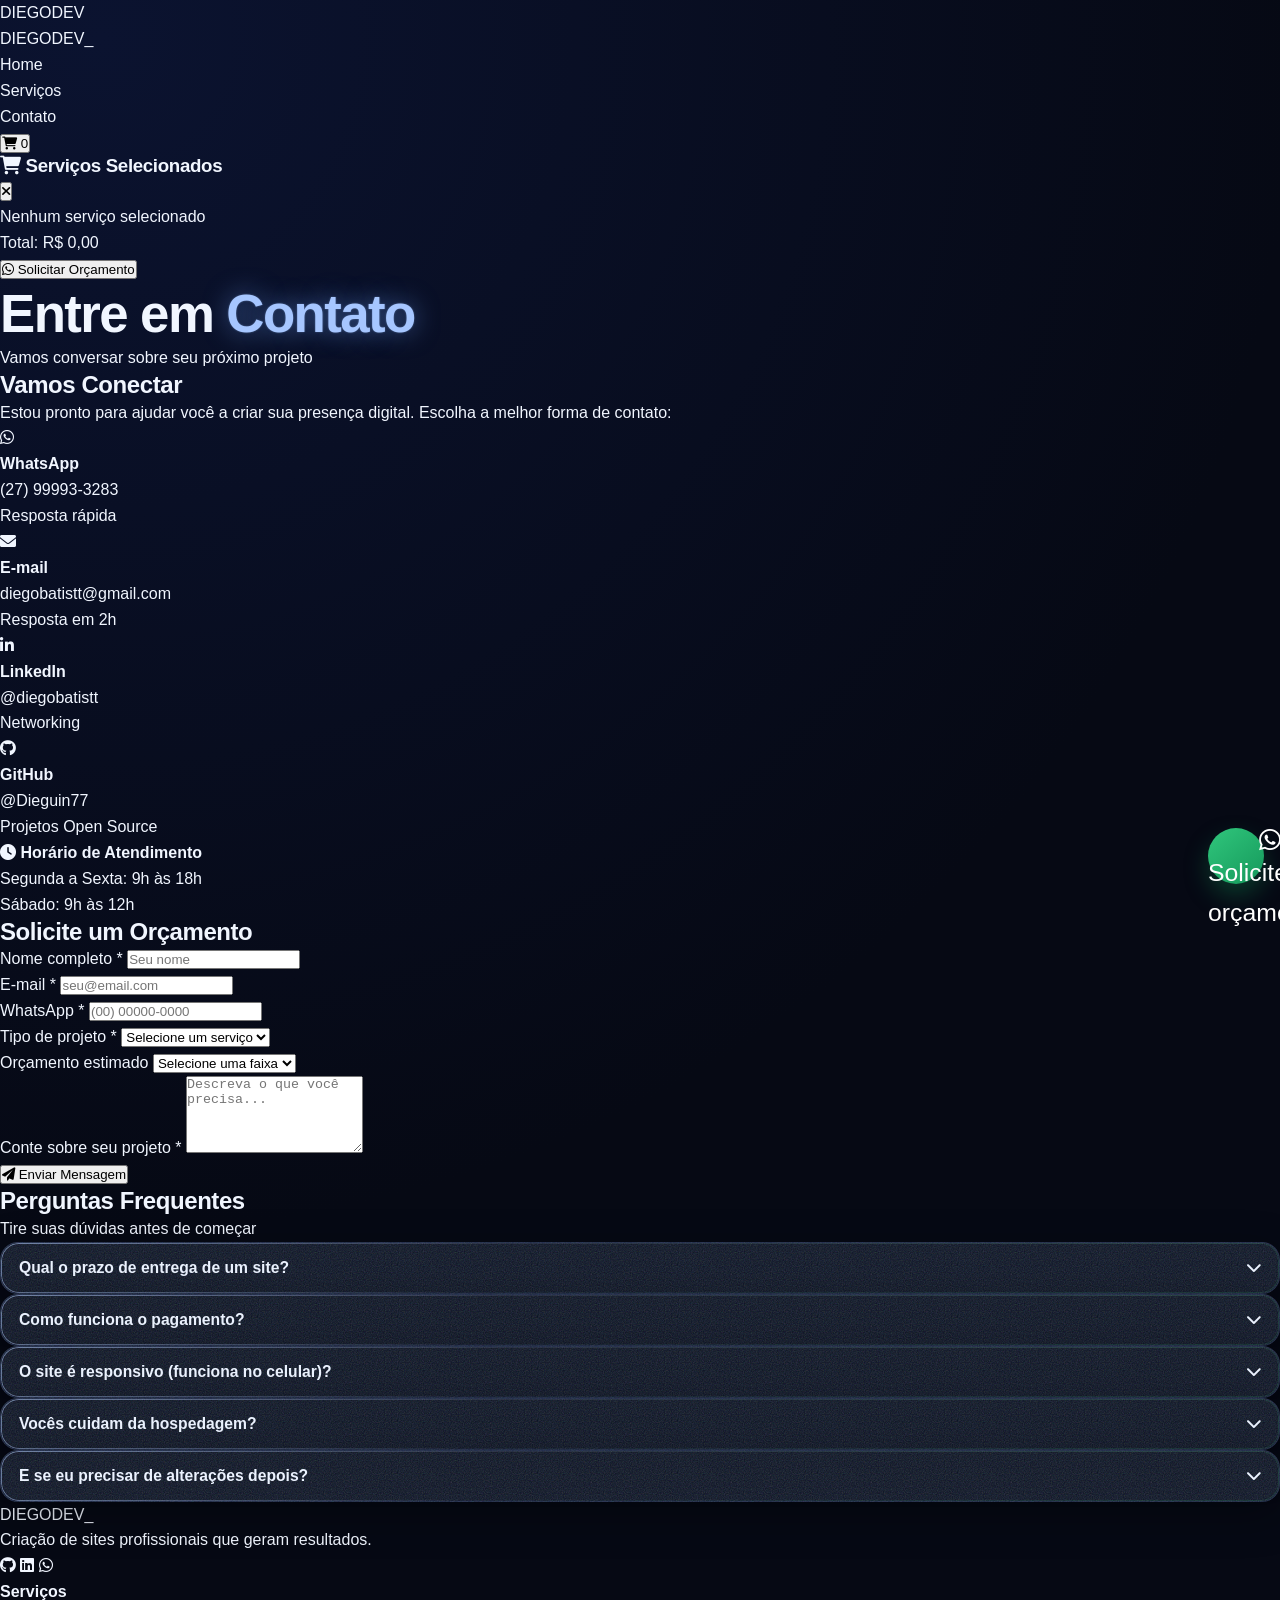
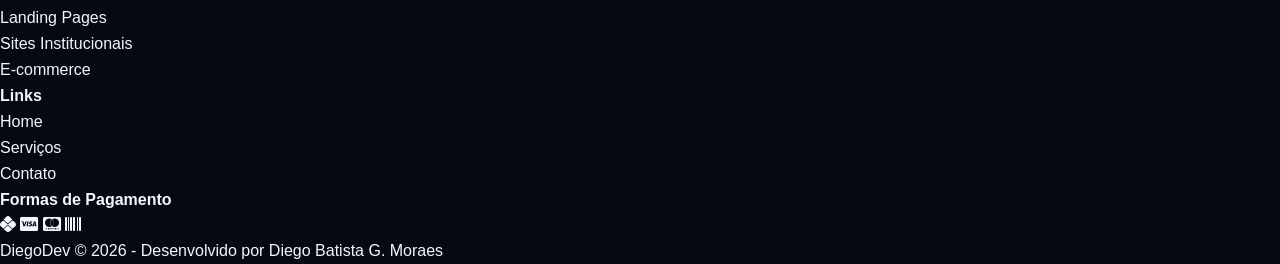
==== contato.html @ e8aae53d "Atualiza número de WhatsApp comercial: 27 99993-3283 → 33 8425-1297 Alterações realizadas em: - inde" ====
<!DOCTYPE html>
<html lang="pt-br">
<head>
    <meta charset="UTF-8">
    <meta name="viewport" content="width=device-width, initial-scale=1.0">
    <title>Contato | DiegoDev - Criação de Sites Profissionais</title>
    <meta name="description" content="Entre em contato para solicitar um orçamento personalizado para seu projeto web.">
    <meta name="keywords" content="criação de sites, orçamento, contato, desenvolvimento web">
    
    <link rel="icon" type="image/png" href="imagem/favicon-diego.png">

    <!-- Open Graph / Facebook -->
    <meta property="og:type" content="website">
    <meta property="og:title" content="Contato | DiegoDev">
    <meta property="og:description" content="Entre em contato para seu próximo projeto.">
    <meta property="og:image" content="imagem/Diego.png">

    <link rel="preconnect" href="https://fonts.googleapis.com">
    <link rel="preconnect" href="https://fonts.gstatic.com" crossorigin>
    <link href="https://fonts.googleapis.com/css2?family=Orbitron:wght@400;700&family=Rajdhani:wght@300;500;700&display=swap" rel="stylesheet">
    <link rel="stylesheet" href="https://cdnjs.cloudflare.com/ajax/libs/font-awesome/6.0.0/css/all.min.css">
    
    <link rel="stylesheet" href="style.css">
</head>
<body>

    <div class="grid-background"></div>
    <div class="overlay-image"></div>

    <!-- Loader Animado -->
    <div id="loader" class="loader">
        <div class="loader-content">
            <span class="loader-text">DIEGO<span class="highlight">DEV</span></span>
            <div class="loader-bar"></div>
        </div>
    </div>

    <header>
        <div class="logo">DIEGO<span class="highlight">DEV</span>_</div>
        <nav>
            <ul class="nav-links">
                <li><a href="index.html">Home</a></li>
                <li><a href="servicos.html">Serviços</a></li>
                <li><a href="contato.html" class="active">Contato</a></li>
            </ul>
            <div class="header-actions">
                <button class="cart-btn" id="cartBtn">
                    <i class="fas fa-shopping-cart"></i>
                    <span class="cart-count" id="cartCount">0</span>
                </button>
            </div>
            <div class="menu-toggle" id="menuToggle">
                <span></span>
                <span></span>
                <span></span>
            </div>
        </nav>
    </header>

    <!-- Menu Mobile -->
    <div class="mobile-menu" id="mobileMenu">
        <ul>
            <li><a href="index.html">Home</a></li>
            <li><a href="servicos.html">Serviços</a></li>
            <li><a href="contato.html">Contato</a></li>
            <li><a href="https://wa.me/553384251297" target="_blank" class="btn-neon">Falar no WhatsApp</a></li>
        </ul>
    </div>

    <!-- Carrinho Modal -->
    <div class="cart-modal" id="cartModal">
        <div class="cart-content">
            <div class="cart-header">
                <h3><i class="fas fa-shopping-cart"></i> Serviços Selecionados</h3>
                <button class="close-cart" id="closeCart"><i class="fas fa-times"></i></button>
            </div>
            <div class="cart-items" id="cartItems">
                <p class="empty-cart">Nenhum serviço selecionado</p>
            </div>
            <div class="cart-footer">
                <div class="cart-total">
                    <span>Total:</span>
                    <span class="total-value" id="cartTotal">R$ 0,00</span>
                </div>
                <button class="btn-neon checkout-btn" id="checkoutBtn">
                    <i class="fab fa-whatsapp"></i> Solicitar Orçamento
                </button>
            </div>
        </div>
    </div>

    <!-- HERO CONTATO -->
    <section class="page-hero">
        <div class="hero-content fade-in">
            <h1>Entre em <span class="highlight">Contato</span></h1>
            <p>Vamos conversar sobre seu próximo projeto</p>
        </div>
    </section>

    <!-- SEÇÃO DE CONTATO -->
    <section class="contact-section">
        <div class="contact-container">
            
            <!-- Informações de Contato -->
            <div class="contact-info fade-in">
                <h2>Vamos <span class="highlight">Conectar</span></h2>
                <p>Estou pronto para ajudar você a criar sua presença digital. Escolha a melhor forma de contato:</p>
                
                <div class="contact-cards">
                    <a href="https://wa.me/553384251297" target="_blank" class="contact-card">
                        <div class="contact-icon whatsapp">
                            <i class="fab fa-whatsapp"></i>
                        </div>
                        <div class="contact-details">
                            <h4>WhatsApp</h4>
                            <p>(27) 99993-3283</p>
                            <span class="contact-status">Resposta rápida</span>
                        </div>
                    </a>

                    <a href="mailto:diegobatistt@gmail.com" class="contact-card">
                        <div class="contact-icon email">
                            <i class="fas fa-envelope"></i>
                        </div>
                        <div class="contact-details">
                            <h4>E-mail</h4>
                            <p>diegobatistt@gmail.com</p>
                            <span class="contact-status">Resposta em 2h</span>
                        </div> 
                    </a>

                    <a href="https://www.linkedin.com/in/diegobatistt" target="_blank" class="contact-card">
                        <div class="contact-icon linkedin">
                            <i class="fab fa-linkedin-in"></i>
                        </div>
                        <div class="contact-details">
                            <h4>LinkedIn</h4>
                            <p>@diegobatistt</p>
                            <span class="contact-status">Networking</span>
                        </div>
                    </a>

                    <a href="https://github.com/Dieguin77" target="_blank" class="contact-card">
                        <div class="contact-icon github">
                            <i class="fab fa-github"></i>
                        </div>
                        <div class="contact-details">
                            <h4>GitHub</h4>
                            <p>@Dieguin77</p>
                            <span class="contact-status">Projetos Open Source</span>
                        </div>
                    </a>
                </div>

                <div class="contact-schedule">
                    <h4><i class="fas fa-clock"></i> Horário de Atendimento</h4>
                    <p>Segunda a Sexta: 9h às 18h</p>
                    <p>Sábado: 9h às 12h</p>
                </div>
            </div>

            <!-- Formulário de Contato -->
            <div class="contact-form-container fade-in">
                <h2>Solicite um <span class="highlight">Orçamento</span></h2>
                <form class="contact-form" id="contactForm">
                    <div class="form-group">
                        <label for="name">Nome completo *</label>
                        <input type="text" id="name" name="name" required placeholder="Seu nome">
                    </div>

                    <div class="form-row">
                        <div class="form-group">
                            <label for="email">E-mail *</label>
                            <input type="email" id="email" name="email" required placeholder="seu@email.com">
                        </div>
                        <div class="form-group">
                            <label for="phone">WhatsApp *</label>
                            <input type="tel" id="phone" name="phone" required placeholder="(00) 00000-0000">
                        </div>
                    </div>

                    <div class="form-group">
                        <label for="service">Tipo de projeto *</label>
                        <select id="service" name="service" required>
                            <option value="">Selecione um serviço</option>
                            <option value="Landing Page">Landing Page</option>
                            <option value="Site Institucional">Site Institucional</option>
                            <option value="E-commerce">E-commerce</option>
                            <option value="Sistema Web">Sistema Web</option>
                            <option value="Manutenção">Manutenção de Site</option>
                            <option value="Outro">Outro</option>
                        </select>
                    </div>

                    <div class="form-group">
                        <label for="budget">Orçamento estimado</label>
                        <select id="budget" name="budget">
                            <option value="">Selecione uma faixa</option>
                            <option value="Até R$ 500">Até R$ 500</option>
                            <option value="R$ 500 - R$ 1.000">R$ 500 - R$ 1.000</option>
                            <option value="R$ 1.000 - R$ 2.000">R$ 1.000 - R$ 2.000</option>
                            <option value="R$ 2.000 - R$ 5.000">R$ 2.000 - R$ 5.000</option>
                            <option value="Acima de R$ 5.000">Acima de R$ 5.000</option>
                        </select>
                    </div>

                    <div class="form-group">
                        <label for="message">Conte sobre seu projeto *</label>
                        <textarea id="message" name="message" rows="5" required placeholder="Descreva o que você precisa..."></textarea>
                    </div>

                    <button type="submit" class="btn-neon btn-submit">
                        <i class="fas fa-paper-plane"></i> Enviar Mensagem
                    </button>
                </form>
            </div>

        </div>
    </section>

    <!-- FAQ -->
    <section class="faq-section">
        <div class="section-header fade-in">
            <h2>Perguntas <span class="highlight">Frequentes</span></h2>
            <p>Tire suas dúvidas antes de começar</p>
        </div>
        <div class="faq-container">
            <div class="faq-item fade-in">
                <button class="faq-question">
                    <span>Qual o prazo de entrega de um site?</span>
                    <i class="fas fa-chevron-down"></i>
                </button>
                <div class="faq-answer">
                    <p>O prazo varia conforme a complexidade do projeto. Landing pages são entregues em 5-7 dias úteis, 
                    sites institucionais em 10-15 dias, e e-commerces em 20-30 dias. Projetos personalizados têm prazo definido após análise.</p>
                </div>
            </div>

            <div class="faq-item fade-in">
                <button class="faq-question">
                    <span>Como funciona o pagamento?</span>
                    <i class="fas fa-chevron-down"></i>
                </button>
                <div class="faq-answer">
                    <p>Trabalhamos com 50% de entrada e 50% na entrega. Aceitamos PIX, transferência bancária e cartões 
                    de crédito (via link de pagamento). Para projetos maiores, podemos parcelar em até 3x.</p>
                </div>
            </div>

            <div class="faq-item fade-in">
                <button class="faq-question">
                    <span>O site é responsivo (funciona no celular)?</span>
                    <i class="fas fa-chevron-down"></i>
                </button>
                <div class="faq-answer">
                    <p>Sim! Todos os sites são desenvolvidos com design responsivo, funcionando perfeitamente em 
                    computadores, tablets e smartphones. Isso é padrão em todos os projetos.</p>
                </div>
            </div>

            <div class="faq-item fade-in">
                <button class="faq-question">
                    <span>Vocês cuidam da hospedagem?</span>
                    <i class="fas fa-chevron-down"></i>
                </button>
                <div class="faq-answer">
                    <p>Sim! Oferecemos hospedagem vitalicia em todos os projetos. Após esse período, 
                    a renovação custa R$ 97/ano (inclui domínio, hospedagem e SSL).</p>
                </div>
            </div>

            <div class="faq-item fade-in">
                <button class="faq-question">
                    <span>E se eu precisar de alterações depois?</span>
                    <i class="fas fa-chevron-down"></i>
                </button>
                <div class="faq-answer">
                    <p>Oferecemos 1 anos de suporte gratuito após a entrega para pequenos ajustes. 
                    Para alterações contínuas, temos o plano de manutenção mensal por R$ 37/mês.</p>
                </div>
            </div>
        </div>
    </section>

    <footer>
        <div class="footer-content">
            <div class="footer-section">
                <div class="footer-logo">DIEGO<span class="highlight">DEV</span>_</div>
                <p>Criação de sites profissionais que geram resultados.</p>
                <div class="footer-links">
                    <a href="https://github.com/Dieguin77" target="_blank"><i class="fab fa-github"></i></a>
                    <a href="https://www.linkedin.com/in/diegobatistt" target="_blank"><i class="fab fa-linkedin"></i></a>
                    <a href="https://wa.me/553384251297" target="_blank"><i class="fab fa-whatsapp"></i></a>
                </div>
            </div>
            <div class="footer-section">
                <h4>Serviços</h4>
                <ul>
                    <li><a href="servicos.html">Landing Pages</a></li>
                    <li><a href="servicos.html">Sites Institucionais</a></li>
                    <li><a href="servicos.html">E-commerce</a></li>
                </ul>
            </div>
            <div class="footer-section">
                <h4>Links</h4>
                <ul>
                    <li><a href="index.html">Home</a></li>
                    <li><a href="servicos.html">Serviços</a></li>
                    <li><a href="contato.html">Contato</a></li>
                </ul>
            </div>
            <div class="footer-section">
                <h4>Formas de Pagamento</h4>
                <div class="payment-icons">
                    <i class="fab fa-pix"></i>
                    <i class="fab fa-cc-visa"></i>
                    <i class="fab fa-cc-mastercard"></i>
                    <i class="fas fa-barcode"></i>
                </div>
            </div>
        </div>
        <div class="footer-bottom">
            <p>DiegoDev © 2026 - Desenvolvido por Diego Batista G. Moraes</p>
        </div>
    </footer>

    <script src="script.js"></script>
    <a href="https://wa.me/553384251297?text=Olá+Diego!+Vi+seus+serviços+e+quero+um+orçamento." class="whatsapp-float" target="_blank">
        <i class="fab fa-whatsapp"></i>
        <span class="whatsapp-tooltip">Solicite um orçamento!</span>
    </a>
</body>
</html>
---- style.css ----
:root {
    --bg: #060914;
    --bg-soft: #0a1022;
    --surface: rgba(17, 25, 45, 0.52);
    --surface-strong: rgba(13, 21, 38, 0.82);
    --text: #f1f6ff;
    --muted: #aebfdd;
    --line: rgba(118, 156, 255, 0.28);
    --primary: #6da4ff;
    --success: #30c67c;
    --glow: 0 0 26px rgba(109, 164, 255, 0.2);
    --neon-primary: 0 0 18px rgba(109, 164, 255, 0.45);
    --neon-success: 0 0 22px rgba(48, 198, 124, 0.5);
    --radius: 18px;

    /* Borda 1px com gradiente translúcido (frosted edge) */
    --border-grad: linear-gradient(135deg,
        rgba(176, 204, 255, 0.55) 0%,
        rgba(120, 160, 255, 0.05) 38%,
        rgba(48, 198, 124, 0.16) 100%);

    /* Textura de ruído finíssima para vidro jateado (frosted glass) */
    --noise: url("data:image/svg+xml,%3Csvg xmlns='http://www.w3.org/2000/svg' width='140' height='140'%3E%3Cfilter id='n'%3E%3CfeTurbulence type='fractalNoise' baseFrequency='0.85' numOctaves='2' stitchTiles='stitch'/%3E%3C/filter%3E%3Crect width='100%25' height='100%25' filter='url(%23n)' opacity='0.38'/%3E%3C/svg%3E");

    --font-title: 'Sora', sans-serif;
    --font-body: 'Manrope', sans-serif;
    --font-mono: 'JetBrains Mono', monospace;
}

* {
    margin: 0;
    padding: 0;
    box-sizing: border-box;
}

html {
    scroll-behavior: smooth;
}

body {
    font-family: var(--font-body);
    background: radial-gradient(circle at 8% 2%, #0b1330 0%, #060914 55%);
    color: var(--text);
    line-height: 1.62;
    overflow-x: hidden;
    -webkit-font-smoothing: antialiased;
    -moz-osx-font-smoothing: grayscale;
    text-rendering: optimizeLegibility;
}

a {
    text-decoration: none;
    color: inherit;
}

ul {
    list-style: none;
}

.container {
    width: min(1120px, 92%);
    margin-inline: auto;
}

.section {
    padding: 72px 0;
}

.section-sm {
    padding: 20px 0 10px;
}

.soft-bg {
    background: linear-gradient(180deg, rgba(8, 14, 30, 0.24), rgba(12, 21, 43, 0.44));
}

.skip-link {
    position: absolute;
    left: -9999px;
    top: 8px;
    background: #fff;
    color: #000;
    border-radius: 8px;
    padding: 10px 14px;
    font-weight: 700;
    z-index: 999;
}

.skip-link:focus {
    left: 10px;
}

.bg-noise,
.bg-aurora,
.bg-beams {
    position: fixed;
    inset: 0;
    pointer-events: none;
    z-index: -2;
}

/* Malha de pontos high-tech que "respira" */
.bg-noise {
    opacity: 0.4;
    background-image: radial-gradient(rgba(201, 220, 255, 0.2) 0.6px, transparent 0.6px);
    background-size: 16px 16px;
    will-change: transform, opacity;
    animation: breathe 9s ease-in-out infinite;
}

@keyframes breathe {
    0%, 100% { opacity: 0.32; transform: scale(1); }
    50% { opacity: 0.5; transform: scale(1.035); }
}

.bg-aurora {
    background:
        radial-gradient(46% 34% at 95% 5%, rgba(109, 164, 255, 0.24) 0%, transparent 80%),
        radial-gradient(34% 30% at 2% 14%, rgba(48, 198, 124, 0.16) 0%, transparent 80%);
    animation: drift 12s ease-in-out infinite alternate;
}

@keyframes drift {
    from { transform: translateY(0); }
    to { transform: translateY(-14px); }
}

/* Feixes de luz cruzando a tela no escuro */
.bg-beams {
    overflow: hidden;
}

.bg-beams::before,
.bg-beams::after {
    content: '';
    position: absolute;
    top: -50%;
    left: 0;
    width: 28%;
    height: 200%;
    background: linear-gradient(180deg, transparent 0%, rgba(109, 164, 255, 0.14) 50%, transparent 100%);
    filter: blur(26px);
    will-change: transform, opacity;
    animation: beam 16s linear infinite;
}

.bg-beams::after {
    background: linear-gradient(180deg, transparent 0%, rgba(48, 198, 124, 0.12) 50%, transparent 100%);
    animation-duration: 22s;
    animation-delay: -8s;
}

@keyframes beam {
    0%   { transform: translateX(-35vw) rotate(14deg); opacity: 0; }
    15%  { opacity: 1; }
    85%  { opacity: 1; }
    100% { transform: translateX(125vw) rotate(14deg); opacity: 0; }
}

/* Glow radial que segue o cursor (spotlight global).
   Movido apenas via transform (translate3d) para rodar 100% no compositor,
   sem repintar a viewport a cada frame. */
.cursor-glow {
    position: fixed;
    top: 0;
    left: 0;
    width: 620px;
    height: 620px;
    margin: -310px 0 0 -310px;
    pointer-events: none;
    z-index: -1;
    background: radial-gradient(circle, rgba(109, 164, 255, 0.08) 0%, transparent 62%);
    opacity: 0;
    transition: opacity 0.5s ease;
    will-change: transform;
}

.cursor-glow.is-active { opacity: 1; }

/* Barra de progresso de leitura */
.scroll-progress {
    position: fixed;
    top: 0;
    left: 0;
    width: 100%;
    height: 3px;
    transform: scaleX(0);
    transform-origin: 0 50%;
    background: linear-gradient(90deg, var(--primary), var(--success));
    box-shadow: 0 0 14px rgba(109, 164, 255, 0.55);
    z-index: 200;
    will-change: transform;
}

.site-header {
    position: sticky;
    top: 0;
    z-index: 100;
    backdrop-filter: blur(12px);
    -webkit-backdrop-filter: blur(12px);
    background: rgba(5, 10, 22, 0.64);
    border-bottom: 1px solid var(--line);
}

.header-wrap {
    min-height: 78px;
    display: flex;
    align-items: center;
    gap: 16px;
}

.brand {
    font-family: var(--font-title);
    font-size: 1.1rem;
    font-weight: 800;
    letter-spacing: 0.05em;
}

.brand span {
    color: var(--primary);
    text-shadow: var(--neon-primary);
}

.desktop-nav {
    display: none;
}

.menu-toggle {
    margin-left: auto;
    border: 1px solid var(--line);
    background: rgba(12, 20, 38, 0.7);
    border-radius: 12px;
    width: 42px;
    height: 42px;
    display: inline-flex;
    align-items: center;
    justify-content: center;
    flex-direction: column;
    gap: 4px;
    cursor: pointer;
}

.menu-toggle span {
    width: 18px;
    height: 2px;
    background: #eff5ff;
    transition: 0.25s ease;
}

.menu-toggle.active span:nth-child(1) { transform: translateY(6px) rotate(45deg); }
.menu-toggle.active span:nth-child(2) { opacity: 0; }
.menu-toggle.active span:nth-child(3) { transform: translateY(-6px) rotate(-45deg); }

.mobile-menu {
    display: none;
    background: rgba(5, 10, 22, 0.94);
    border-top: 1px solid var(--line);
    padding: 12px 4%;
}

.mobile-menu.active {
    display: grid;
    gap: 8px;
}

.mobile-menu a {
    border: 1px solid rgba(118, 156, 255, 0.18);
    background: rgba(15, 24, 43, 0.7);
    border-radius: 10px;
    padding: 11px 12px;
    font-weight: 700;
    color: var(--muted);
}

.mobile-menu a:hover {
    color: #fff;
    border-color: rgba(118, 156, 255, 0.38);
}

.btn {
    position: relative;
    isolation: isolate;
    overflow: hidden;
    display: inline-flex;
    align-items: center;
    justify-content: center;
    gap: 8px;
    border-radius: 12px;
    padding: 12px 18px;
    font-weight: 800;
    border: 1px solid transparent;
    transition: transform 0.25s cubic-bezier(0.22, 1, 0.36, 1), box-shadow 0.25s ease, filter 0.2s ease;
}

.btn:hover {
    transform: translateY(-2px);
    filter: brightness(1.05);
}

/* Brilho dinâmico que segue o cursor dentro do botão */
.btn-primary::before {
    content: '';
    position: absolute;
    inset: 0;
    z-index: -1;
    background: radial-gradient(120px circle at var(--mx, 50%) var(--my, 50%),
        rgba(255, 255, 255, 0.4) 0%, transparent 60%);
    opacity: 0;
    transition: opacity 0.3s ease;
}

.btn-primary:hover::before { opacity: 1; }

.btn-primary {
    background: linear-gradient(140deg, #0a8048 0%, #06603a 100%);
    color: #ffffff;
    text-shadow: 0 1px 2px rgba(0, 30, 15, 0.5);
    box-shadow: 0 12px 25px rgba(10, 90, 54, 0.34), 0 0 18px rgba(48, 198, 124, 0.2);
}

.btn-primary:hover {
    box-shadow: 0 16px 38px rgba(24, 142, 89, 0.45), 0 0 0 1px rgba(120, 255, 190, 0.2);
}

/* Spotlight de vidro: brilho radial que acompanha o cursor sobre os cards */
.glow-card {
    position: relative;
    overflow: hidden;
}

.glow-card::before {
    content: '';
    position: absolute;
    inset: 0;
    border-radius: inherit;
    background: radial-gradient(240px circle at var(--mx, 50%) var(--my, 50%),
        rgba(109, 164, 255, 0.18) 0%, transparent 60%);
    opacity: 0;
    transition: opacity 0.35s ease;
    pointer-events: none;
    z-index: 0;
}

.glow-card:hover::before { opacity: 1; }

.glow-card > * {
    position: relative;
    z-index: 1;
}

.btn-secondary {
    background: rgba(17, 27, 50, 0.64);
    color: #d7e6ff;
    border-color: rgba(118, 156, 255, 0.44);
}

.btn-full { width: 100%; }
.btn-header { display: none; }

.hero { padding-top: 48px; }
.hero-grid { display: grid; gap: 18px; }

.eyebrow {
    display: inline-block;
    text-transform: uppercase;
    letter-spacing: 0.08em;
    color: #8eb8ff;
    font-size: 0.75rem;
    font-weight: 800;
    margin-bottom: 12px;
}

.tech-line {
    margin-top: 10px;
    font-family: var(--font-mono);
    font-size: 0.78rem;
    color: #9ec1ff;
    opacity: 0.95;
}

h1, h2, h3 {
    font-family: var(--font-title);
    line-height: 1.2;
    letter-spacing: -0.018em;
}

h1 {
    font-size: clamp(1.8rem, 7.2vw, 3.3rem);
    max-width: 17ch;
    letter-spacing: -0.03em;
}

/* Reflexo neon apenas no ponto focal de conversão do hero */
h1 span {
    color: #a6c6ff;
    text-shadow: 0 0 24px rgba(109, 164, 255, 0.55), 0 0 2px rgba(166, 198, 255, 0.4);
}

.lead {
    margin-top: 14px;
    color: var(--muted);
    max-width: 60ch;
}

.hero-ctas {
    margin-top: 24px;
    display: flex;
    gap: 10px;
    flex-wrap: wrap;
}

.trust-inline {
    margin-top: 18px;
    display: grid;
    gap: 8px;
    color: #b9cae9;
    font-weight: 600;
}

.trust-inline i {
    color: var(--success);
    margin-right: 6px;
}

.hero-card,
.service-card,
.portfolio-card,
.testimonial-card,
.faq-item,
.metric-item,
.problem-card,
.solution-card,
.about-card,
.final-cta {
    position: relative;
    background-color: var(--surface);
    background-image: var(--noise);
    background-size: 140px 140px;
    background-blend-mode: soft-light;
    border: 1px solid rgba(118, 156, 255, 0.14);
    border-radius: var(--radius);
    backdrop-filter: blur(12px) saturate(125%);
    -webkit-backdrop-filter: blur(12px) saturate(125%);
    box-shadow: 0 12px 40px rgba(0, 0, 0, 0.35), inset 0 1px 0 rgba(255, 255, 255, 0.05);
}

/* Borda translúcida em gradiente, recortada com mask para 1px nítido */
.hero-card::after,
.service-card::after,
.portfolio-card::after,
.testimonial-card::after,
.faq-item::after,
.metric-item::after,
.problem-card::after,
.solution-card::after,
.about-card::after,
.final-cta::after {
    content: '';
    position: absolute;
    inset: 0;
    border-radius: inherit;
    padding: 1px;
    background: var(--border-grad);
    -webkit-mask: linear-gradient(#fff 0 0) content-box, linear-gradient(#fff 0 0);
    -webkit-mask-composite: xor;
            mask: linear-gradient(#fff 0 0) content-box, linear-gradient(#fff 0 0);
            mask-composite: exclude;
    pointer-events: none;
    z-index: 2;
}

.hero-card { padding: 22px; }
.hero-card h2 { font-size: 1.2rem; margin-bottom: 14px; }
.hero-card ul { display: grid; gap: 10px; color: var(--muted); margin-bottom: 18px; }
.hero-card i { color: var(--primary); margin-right: 8px; }

.metrics-grid {
    display: grid;
    grid-template-columns: 1fr;
    gap: 10px;
}

.metric-item { padding: 14px; text-align: center; }
.metric-number {
    display: block;
    font-family: var(--font-mono);
    font-size: 1.9rem;
    color: #a7c6ff;
}

.metric-item span {
    color: #b8c8e8;
    font-size: 0.92rem;
    font-weight: 700;
}

.section-heading {
    max-width: 760px;
    margin-bottom: 24px;
}

.section-heading h2 { font-size: clamp(1.4rem, 5.8vw, 2.45rem); }
.section-intro { margin-top: 10px; color: var(--muted); max-width: 68ch; }

.service-grid,
.portfolio-grid,
.testimonial-grid,
.problem-solution-grid,
.authority-strip,
.stack-grid {
    display: grid;
    gap: 14px;
}

.service-grid { grid-template-columns: 1fr; }

.service-card,
.testimonial-card { padding: 20px; }

.service-card p,
.testimonial-card span,
.portfolio-card p,
.faq-answer p,
.about-card p,
.final-cta p,
.solution-card ul,
.problem-card ul {
    color: var(--muted);
}

.service-card ul {
    margin-top: 10px;
    list-style: disc;
    padding-left: 18px;
    display: grid;
    gap: 5px;
    color: var(--muted);
}

.problem-card,
.solution-card,
.about-card,
.final-cta { padding: 20px; }

.problem-card h3,
.solution-card h3,
.about-card h2,
.final-cta h2 { margin-bottom: 12px; }

.problem-card i { color: #ff7d93; margin-right: 8px; }
.solution-card i { color: var(--success); margin-right: 8px; }

.section-cta-inline {
    margin-top: 14px;
    padding: 16px;
    border-radius: 14px;
    border: 1px solid var(--line);
    background: rgba(15, 24, 43, 0.62);
    display: grid;
    gap: 10px;
    align-items: center;
}

.section-cta-inline p { color: #d7e5ff; font-weight: 700; }

.stack-grid {
    grid-template-columns: repeat(2, minmax(0, 1fr));
}

.stack-chip {
    text-align: center;
    padding: 12px 10px;
    border-radius: 12px;
    border: 1px solid var(--line);
    background: rgba(14, 22, 40, 0.74);
    font-family: var(--font-mono);
    font-size: 0.88rem;
    color: #c3d8ff;
    transition: transform 0.25s cubic-bezier(0.22, 1, 0.36, 1), border-color 0.25s ease,
                box-shadow 0.25s ease, color 0.25s ease;
}

.stack-chip.reveal:hover {
    transform: translateY(-4px);
    color: #eaf2ff;
    border-color: rgba(118, 156, 255, 0.6);
    box-shadow: 0 10px 24px rgba(8, 14, 30, 0.5), var(--glow);
}

.service-card,
.portfolio-card,
.testimonial-card {
    transition: transform 0.3s cubic-bezier(0.22, 1, 0.36, 1), border-color 0.3s ease, box-shadow 0.3s ease;
}

.service-card.reveal:hover,
.portfolio-card.reveal:hover,
.testimonial-card.reveal:hover {
    transform: translateY(-6px);
    border-color: rgba(118, 156, 255, 0.5);
    box-shadow: 0 22px 50px rgba(0, 0, 0, 0.45), var(--glow);
}

.portfolio-card img { transition: transform 0.5s cubic-bezier(0.22, 1, 0.36, 1); }
.portfolio-card:hover img { transform: scale(1.06); }

.about-card p { max-width: 80ch; }

.authority-strip article {
    background: var(--surface-strong);
    border: 1px solid var(--line);
    border-radius: 14px;
    padding: 14px;
    text-align: center;
}

.authority-strip strong {
    display: block;
    color: #b4ceff;
    text-shadow: var(--glow);
    font-family: var(--font-mono);
    font-size: 1.4rem;
}

.authority-strip span {
    color: var(--muted);
    font-weight: 700;
    font-size: 0.9rem;
}

.portfolio-card { overflow: hidden; }

.portfolio-card img {
    width: 100%;
    height: 210px;
    object-fit: cover;
    border-bottom: 1px solid var(--line);
}

.portfolio-card div { padding: 16px; }
.portfolio-card div a {
    display: inline-flex;
    margin-top: 10px;
    font-weight: 700;
    color: #b4ceff;
    border-bottom: 1px solid rgba(180, 206, 255, 0.5);
}

.portfolio-card div a:hover {
    color: #d7e6ff;
    border-bottom-color: rgba(215, 230, 255, 0.9);
}

.testimonial-card p { margin-bottom: 10px; font-weight: 600; }

.faq-list { display: grid; gap: 10px; }
.faq-item { overflow: hidden; }

.faq-question {
    width: 100%;
    background: transparent;
    color: #ecf3ff;
    border: none;
    padding: 16px 18px;
    font-family: var(--font-body);
    font-size: 0.98rem;
    font-weight: 800;
    text-align: left;
    display: flex;
    align-items: center;
    justify-content: space-between;
    cursor: pointer;
}

.faq-answer {
    max-height: 0;
    overflow: hidden;
    transition: max-height 0.35s ease;
}

.faq-answer p { padding: 0 18px 16px; }
.faq-item.active .faq-answer { max-height: 220px; }
.faq-item.active .faq-question i { transform: rotate(45deg); }

.site-footer {
    padding: 36px 0 26px;
    border-top: 1px solid var(--line);
    background: rgba(4, 8, 18, 0.86);
}

.footer-wrap {
    display: grid;
    gap: 14px;
    justify-items: center;
    text-align: center;
    color: #9eb4d6;
    font-weight: 700;
}

.final-cta {
    width: 100%;
    max-width: 820px;
    text-align: left;
}

.final-cta .btn { margin-top: 12px; }

.footer-social {
    display: flex;
    gap: 10px;
}

.footer-social a {
    width: 34px;
    height: 34px;
    display: grid;
    place-items: center;
    border-radius: 50%;
    border: 1px solid rgba(118, 156, 255, 0.28);
    color: #c7daf8;
}

.footer-social a:hover {
    border-color: rgba(118, 156, 255, 0.58);
    box-shadow: var(--glow);
}

.whatsapp-float {
    position: fixed;
    right: 16px;
    bottom: 16px;
    width: 56px;
    height: 56px;
    display: grid;
    place-items: center;
    border-radius: 50%;
    font-size: 1.55rem;
    color: #fff;
    background: linear-gradient(140deg, #30c67c 0%, #15985b 100%);
    box-shadow: 0 12px 24px rgba(19, 140, 82, 0.36);
    z-index: 120;
    animation: pulse 2s infinite;
}

@keyframes pulse {
    0% { box-shadow: 0 0 0 0 rgba(48, 198, 124, 0.45); }
    70% { box-shadow: 0 0 0 14px rgba(48, 198, 124, 0); }
    100% { box-shadow: 0 0 0 0 rgba(48, 198, 124, 0); }
}

.reveal {
    opacity: 0;
    transform: translateY(26px);
    transition: opacity 0.7s cubic-bezier(0.22, 1, 0.36, 1),
                transform 0.7s cubic-bezier(0.22, 1, 0.36, 1);
    transition-delay: var(--reveal-delay, 0ms);
}

/* will-change só enquanto o elemento ainda vai animar (definido pelo JS);
   removido após a revelação para não manter camadas órfãs na memória. */
.reveal.will-animate {
    will-change: opacity, transform;
}

.reveal.visible {
    opacity: 1;
    transform: translateY(0);
}

.lead-form input:focus,
.lead-form select:focus,
.lead-form textarea:focus,
.btn:focus-visible,
.menu-toggle:focus-visible,
.faq-question:focus-visible,
.mobile-menu a:focus-visible,
.desktop-nav a:focus-visible {
    outline: 3px solid rgba(109, 164, 255, 0.7);
    outline-offset: 2px;
}

@media (min-width: 700px) {
    .metrics-grid { grid-template-columns: repeat(2, 1fr); }
    .service-grid { grid-template-columns: repeat(2, 1fr); }
    .stack-grid { grid-template-columns: repeat(3, minmax(0, 1fr)); }
    .authority-strip { grid-template-columns: repeat(3, 1fr); }
    .section-cta-inline { grid-template-columns: 1fr auto; }

    .footer-wrap {
        display: flex;
        align-items: center;
        justify-content: space-between;
        text-align: left;
        flex-wrap: wrap;
    }
}

@media (min-width: 860px) {
    .site-header { background: rgba(5, 10, 22, 0.58); }

    .desktop-nav {
        margin-left: auto;
        display: flex;
        gap: 20px;
        color: #adc3e8;
        font-weight: 700;
    }

    .desktop-nav a { position: relative; }

    .desktop-nav a::after {
        content: '';
        position: absolute;
        left: 0;
        bottom: -6px;
        width: 0;
        height: 2px;
        background: var(--primary);
        box-shadow: var(--glow);
        transition: width 0.25s ease;
    }

    .desktop-nav a:hover::after,
    .desktop-nav a.active::after { width: 100%; }

    .desktop-nav a:hover,
    .desktop-nav a.active { color: #e2ecff; }

    .btn-header { display: inline-flex; }
    .menu-toggle,
    .mobile-menu { display: none; }

    .hero { padding-top: 66px; }

    .hero-grid {
        grid-template-columns: 1.15fr 0.85fr;
        gap: 28px;
        align-items: center;
    }

    .service-grid { grid-template-columns: repeat(4, 1fr); }
    .problem-solution-grid { grid-template-columns: 1fr 1fr; }
    .portfolio-grid { grid-template-columns: repeat(3, 1fr); }
    .testimonial-grid { grid-template-columns: repeat(2, 1fr); }
    .stack-grid { grid-template-columns: repeat(5, minmax(0, 1fr)); }

    .section { padding: 94px 0; }
}

@media (prefers-reduced-motion: reduce) {
    *, *::before, *::after {
        animation: none !important;
        transition: none !important;
        scroll-behavior: auto !important;
    }
}
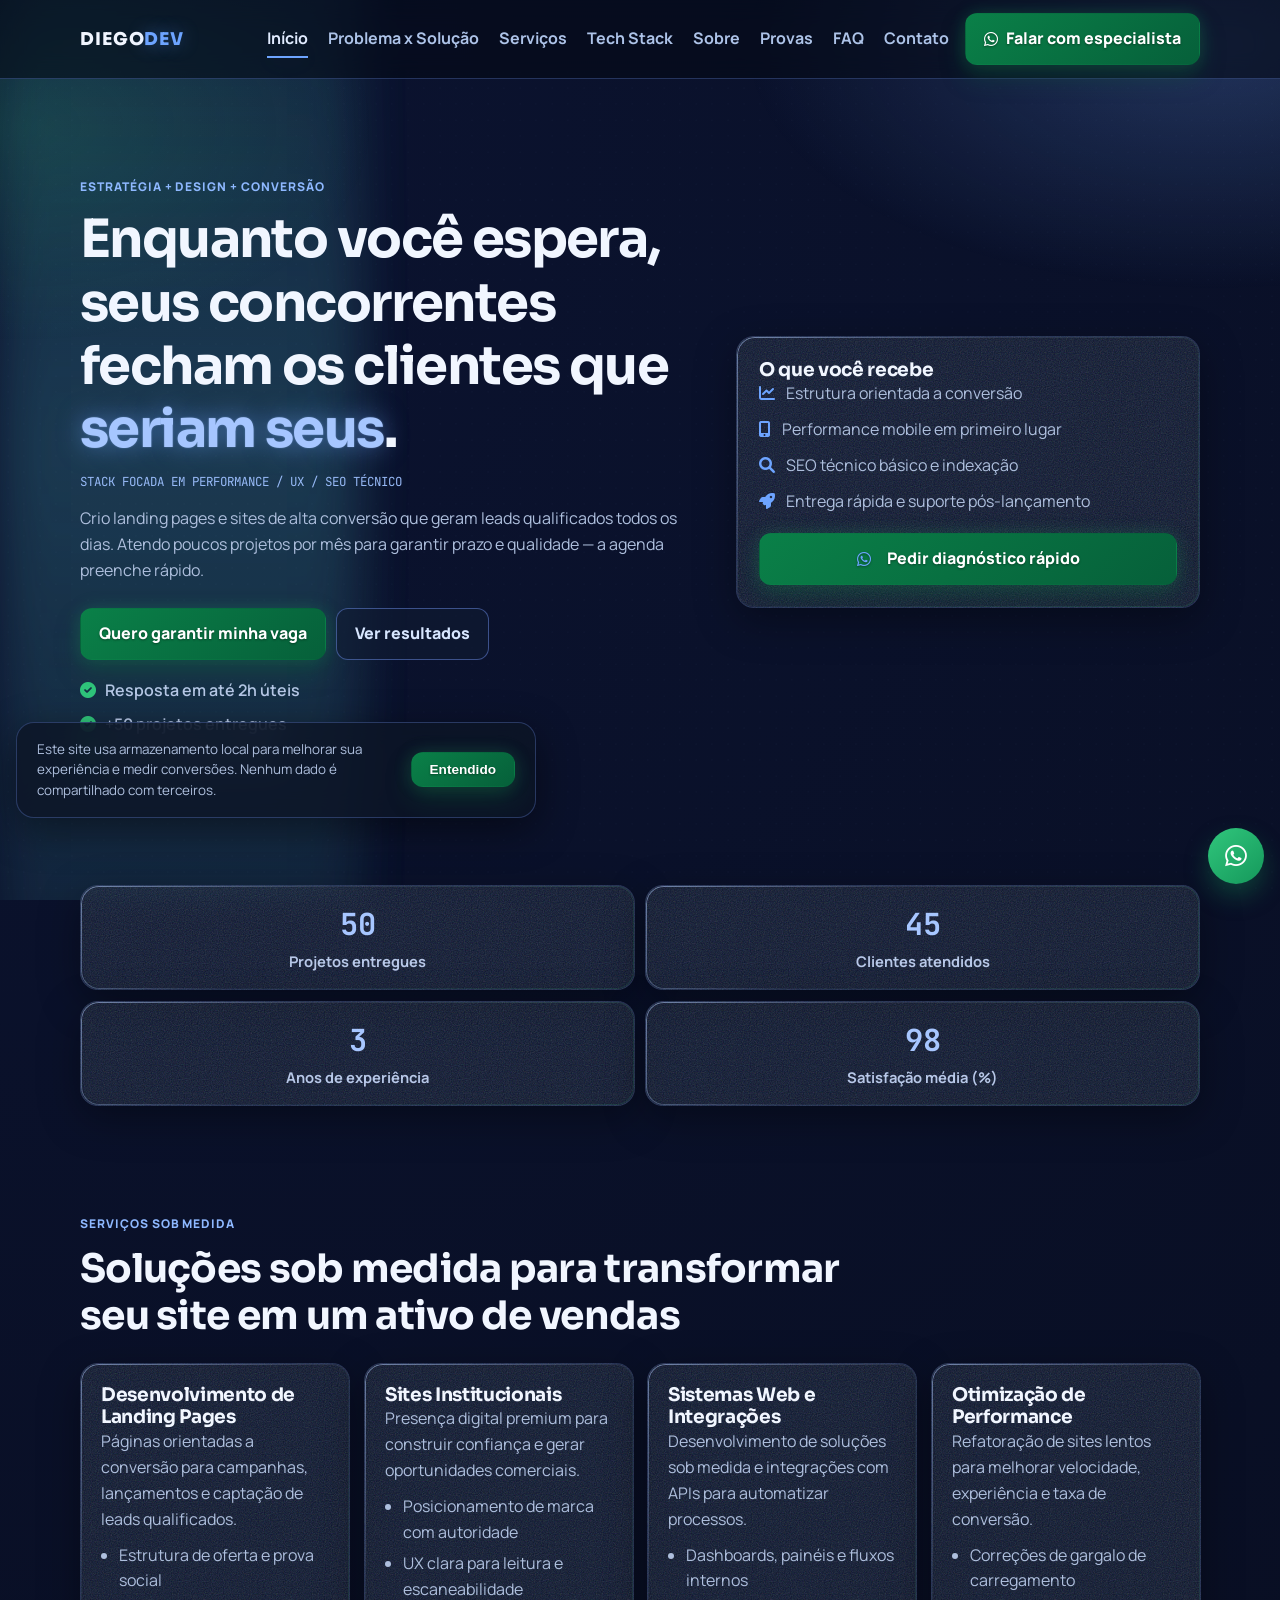
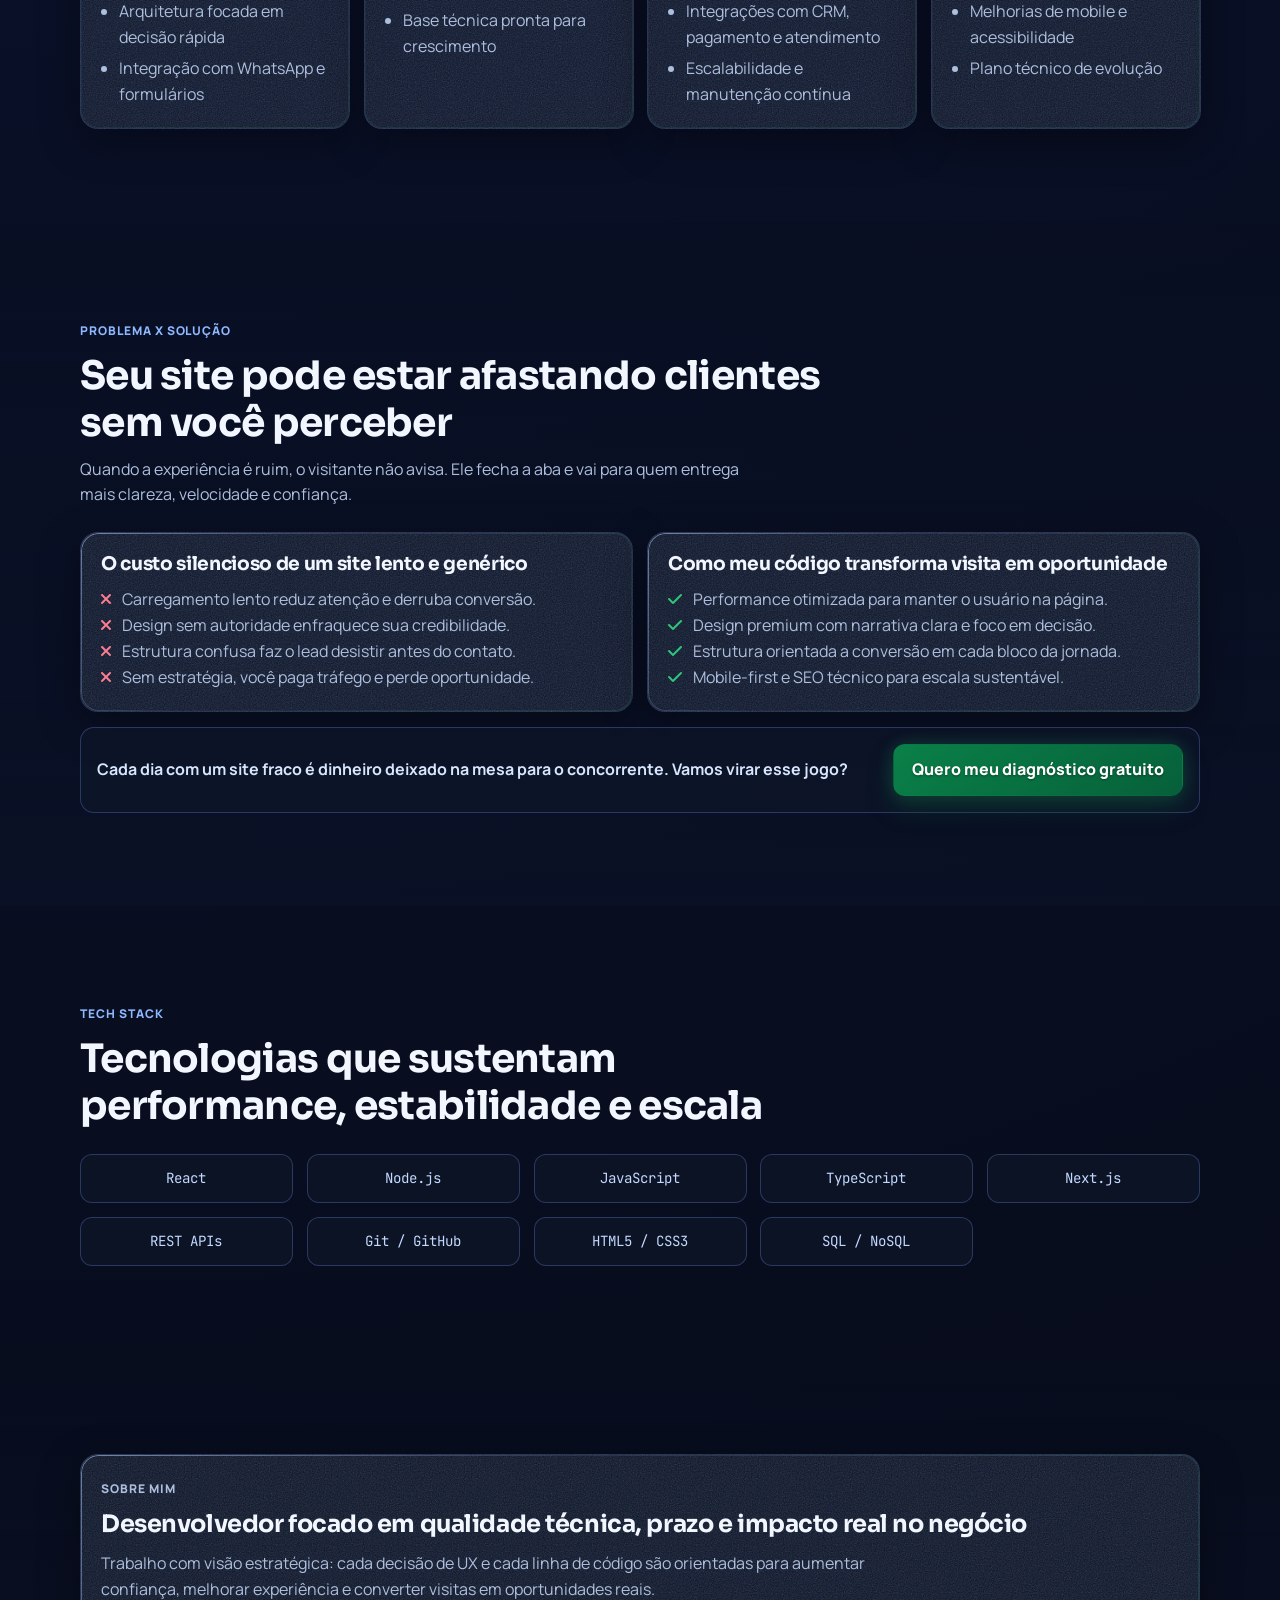
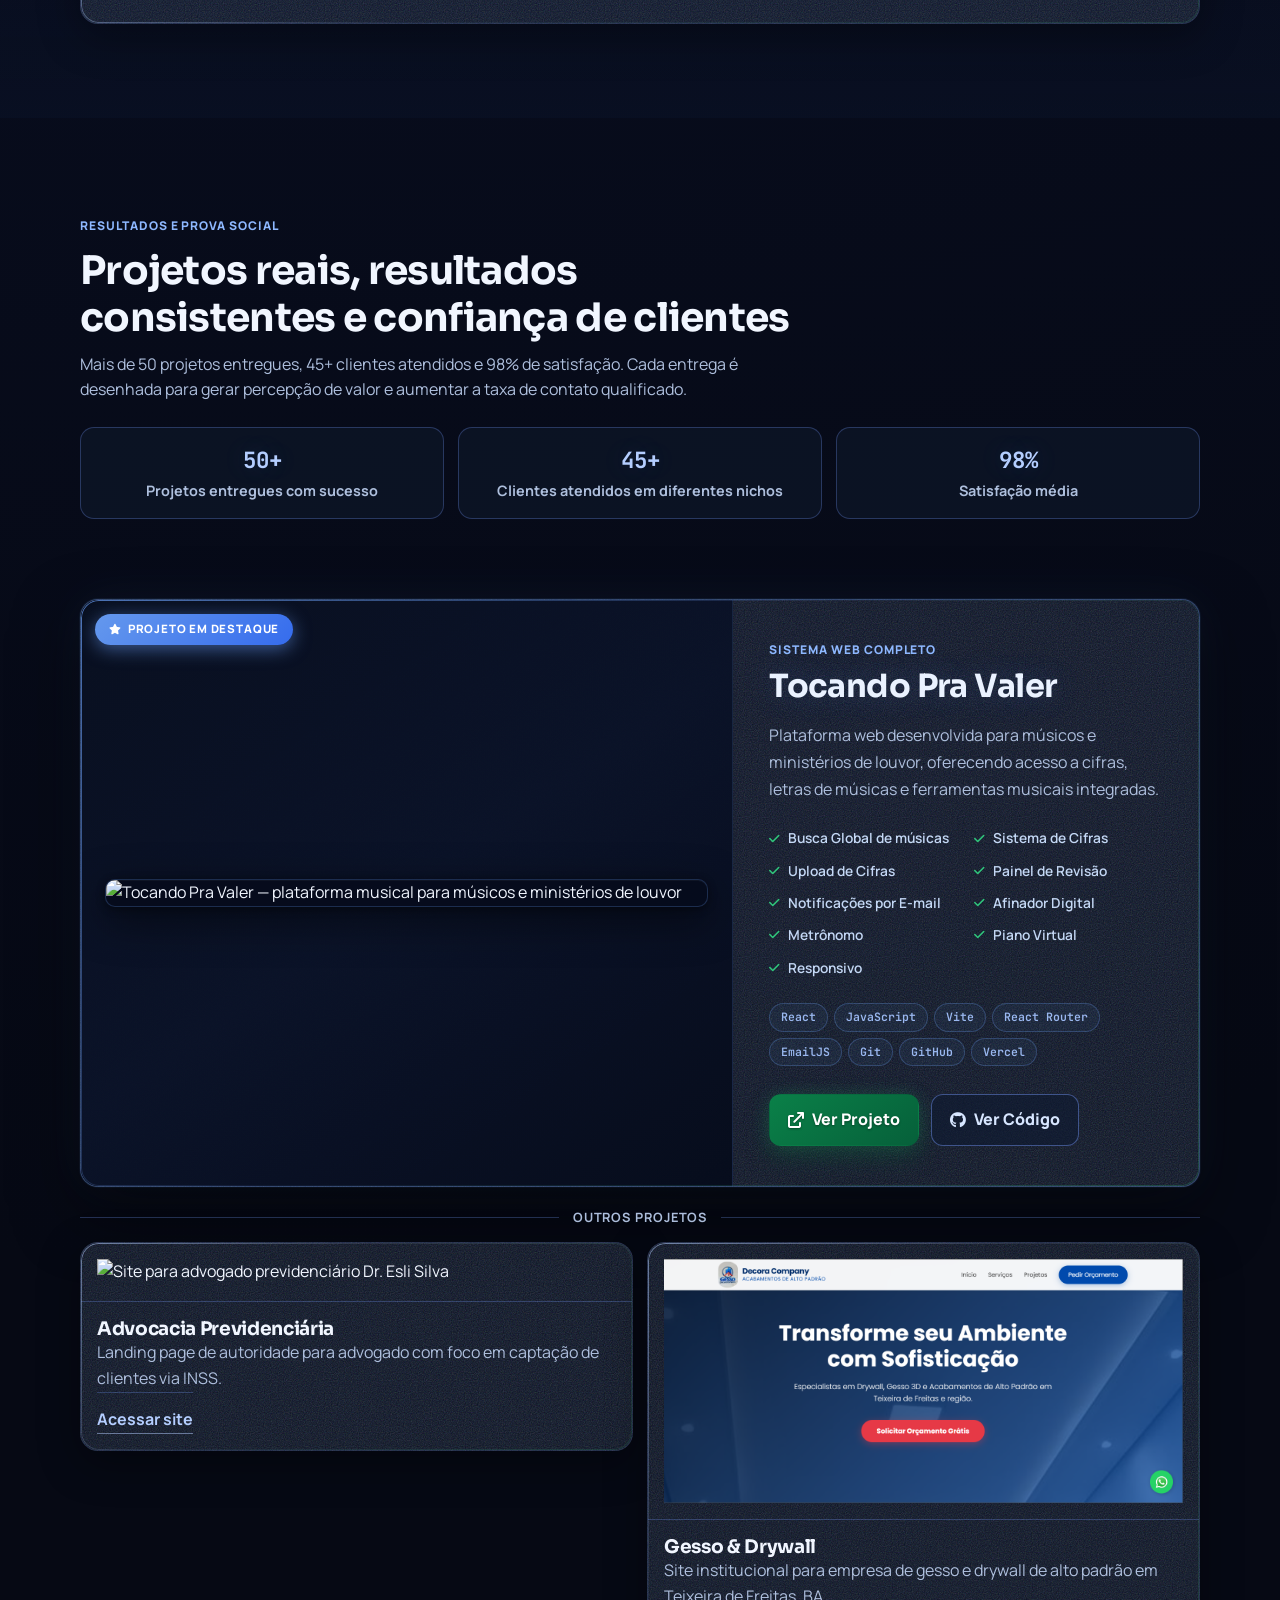
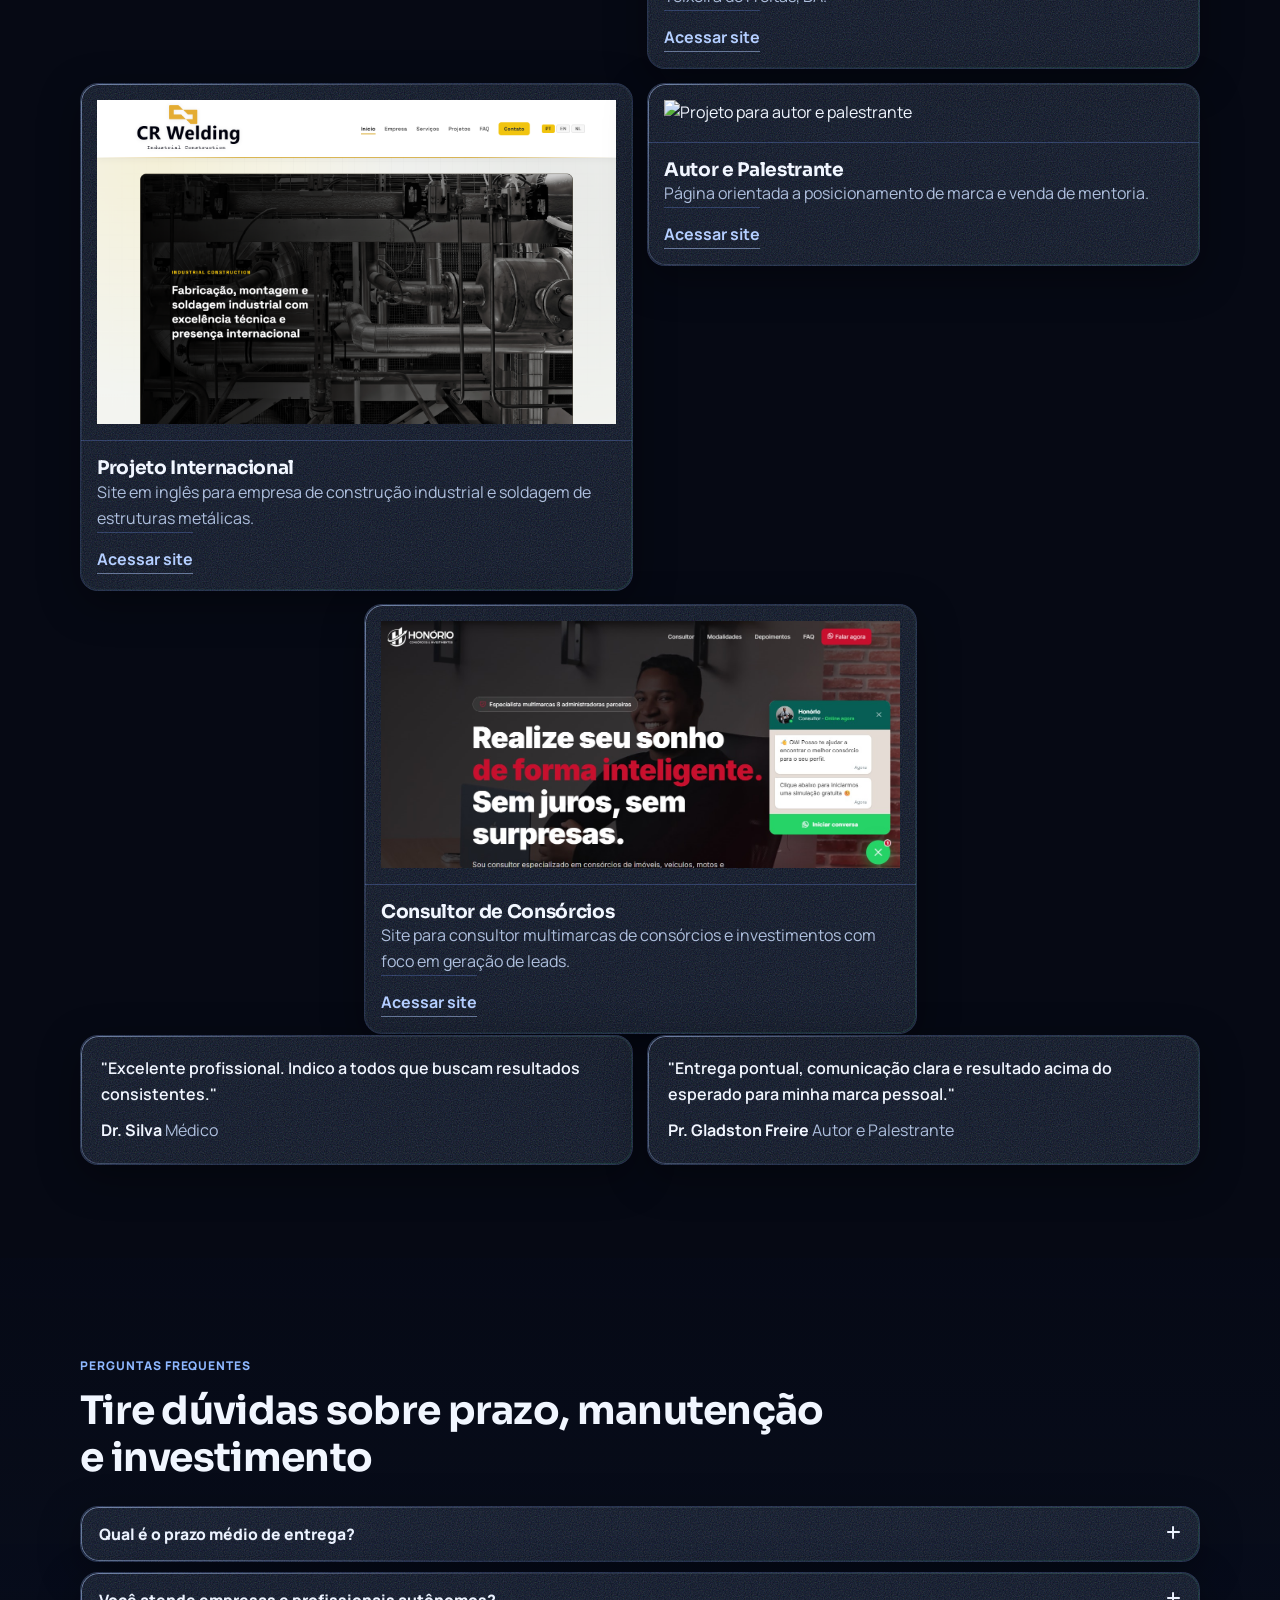
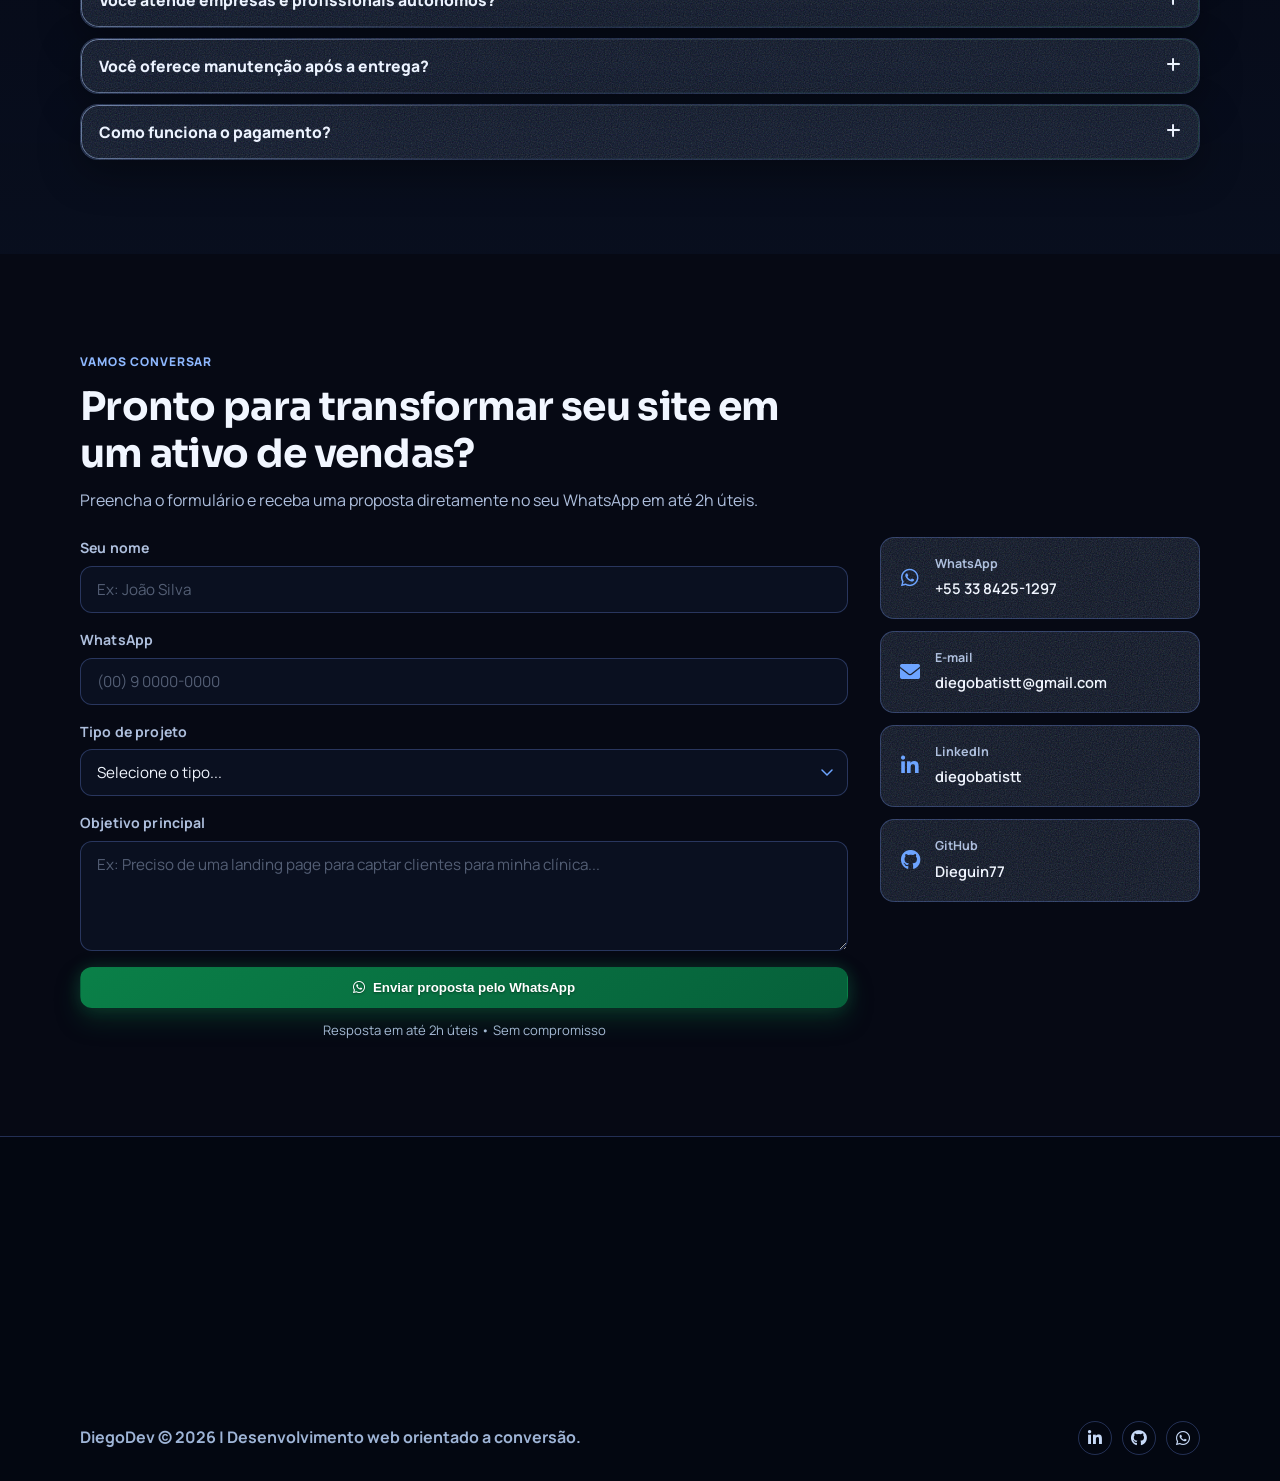
==== commit 51d936b3: "Redireciona páginas legadas para seções do index contato.html e servicos.html agora redirecionam aut" ====
--- a/contato.html
+++ b/contato.html
@@ -3,331 +3,19 @@
 <head>
     <meta charset="UTF-8">
     <meta name="viewport" content="width=device-width, initial-scale=1.0">
-    <title>Contato | DiegoDev - Criação de Sites Profissionais</title>
-    <meta name="description" content="Entre em contato para solicitar um orçamento personalizado para seu projeto web.">
-    <meta name="keywords" content="criação de sites, orçamento, contato, desenvolvimento web">
-    
-    <link rel="icon" type="image/png" href="imagem/favicon-diego.png">
-
-    <!-- Open Graph / Facebook -->
-    <meta property="og:type" content="website">
-    <meta property="og:title" content="Contato | DiegoDev">
-    <meta property="og:description" content="Entre em contato para seu próximo projeto.">
-    <meta property="og:image" content="imagem/Diego.png">
-
-    <link rel="preconnect" href="https://fonts.googleapis.com">
-    <link rel="preconnect" href="https://fonts.gstatic.com" crossorigin>
-    <link href="https://fonts.googleapis.com/css2?family=Orbitron:wght@400;700&family=Rajdhani:wght@300;500;700&display=swap" rel="stylesheet">
-    <link rel="stylesheet" href="https://cdnjs.cloudflare.com/ajax/libs/font-awesome/6.0.0/css/all.min.css">
-    
-    <link rel="stylesheet" href="style.css">
+    <meta http-equiv="refresh" content="0;url=index.html#contato">
+    <title>Contato | DiegoDev</title>
+    <meta name="description" content="Entre em contato com DiegoDev para solicitar um orçamento de criação de site ou landing page.">
+    <link rel="canonical" href="https://diegodev.dev.br/#contato">
+    <link rel="icon" type="image/png" href="imagem/favycon.png">
+    <style>
+        body { font-family: sans-serif; display: flex; align-items: center; justify-content: center; min-height: 100vh; margin: 0; background: #060914; color: #fff; }
+        p { opacity: 0.6; }
+        a { color: #7c6fff; }
+    </style>
 </head>
 <body>
-
-    <div class="grid-background"></div>
-    <div class="overlay-image"></div>
-
-    <!-- Loader Animado -->
-    <div id="loader" class="loader">
-        <div class="loader-content">
-            <span class="loader-text">DIEGO<span class="highlight">DEV</span></span>
-            <div class="loader-bar"></div>
-        </div>
-    </div>
-
-    <header>
-        <div class="logo">DIEGO<span class="highlight">DEV</span>_</div>
-        <nav>
-            <ul class="nav-links">
-                <li><a href="index.html">Home</a></li>
-                <li><a href="servicos.html">Serviços</a></li>
-                <li><a href="contato.html" class="active">Contato</a></li>
-            </ul>
-            <div class="header-actions">
-                <button class="cart-btn" id="cartBtn">
-                    <i class="fas fa-shopping-cart"></i>
-                    <span class="cart-count" id="cartCount">0</span>
-                </button>
-            </div>
-            <div class="menu-toggle" id="menuToggle">
-                <span></span>
-                <span></span>
-                <span></span>
-            </div>
-        </nav>
-    </header>
-
-    <!-- Menu Mobile -->
-    <div class="mobile-menu" id="mobileMenu">
-        <ul>
-            <li><a href="index.html">Home</a></li>
-            <li><a href="servicos.html">Serviços</a></li>
-            <li><a href="contato.html">Contato</a></li>
-            <li><a href="https://wa.me/553384251297" target="_blank" class="btn-neon">Falar no WhatsApp</a></li>
-        </ul>
-    </div>
-
-    <!-- Carrinho Modal -->
-    <div class="cart-modal" id="cartModal">
-        <div class="cart-content">
-            <div class="cart-header">
-                <h3><i class="fas fa-shopping-cart"></i> Serviços Selecionados</h3>
-                <button class="close-cart" id="closeCart"><i class="fas fa-times"></i></button>
-            </div>
-            <div class="cart-items" id="cartItems">
-                <p class="empty-cart">Nenhum serviço selecionado</p>
-            </div>
-            <div class="cart-footer">
-                <div class="cart-total">
-                    <span>Total:</span>
-                    <span class="total-value" id="cartTotal">R$ 0,00</span>
-                </div>
-                <button class="btn-neon checkout-btn" id="checkoutBtn">
-                    <i class="fab fa-whatsapp"></i> Solicitar Orçamento
-                </button>
-            </div>
-        </div>
-    </div>
-
-    <!-- HERO CONTATO -->
-    <section class="page-hero">
-        <div class="hero-content fade-in">
-            <h1>Entre em <span class="highlight">Contato</span></h1>
-            <p>Vamos conversar sobre seu próximo projeto</p>
-        </div>
-    </section>
-
-    <!-- SEÇÃO DE CONTATO -->
-    <section class="contact-section">
-        <div class="contact-container">
-            
-            <!-- Informações de Contato -->
-            <div class="contact-info fade-in">
-                <h2>Vamos <span class="highlight">Conectar</span></h2>
-                <p>Estou pronto para ajudar você a criar sua presença digital. Escolha a melhor forma de contato:</p>
-                
-                <div class="contact-cards">
-                    <a href="https://wa.me/553384251297" target="_blank" class="contact-card">
-                        <div class="contact-icon whatsapp">
-                            <i class="fab fa-whatsapp"></i>
-                        </div>
-                        <div class="contact-details">
-                            <h4>WhatsApp</h4>
-                            <p>(27) 99993-3283</p>
-                            <span class="contact-status">Resposta rápida</span>
-                        </div>
-                    </a>
-
-                    <a href="mailto:diegobatistt@gmail.com" class="contact-card">
-                        <div class="contact-icon email">
-                            <i class="fas fa-envelope"></i>
-                        </div>
-                        <div class="contact-details">
-                            <h4>E-mail</h4>
-                            <p>diegobatistt@gmail.com</p>
-                            <span class="contact-status">Resposta em 2h</span>
-                        </div> 
-                    </a>
-
-                    <a href="https://www.linkedin.com/in/diegobatistt" target="_blank" class="contact-card">
-                        <div class="contact-icon linkedin">
-                            <i class="fab fa-linkedin-in"></i>
-                        </div>
-                        <div class="contact-details">
-                            <h4>LinkedIn</h4>
-                            <p>@diegobatistt</p>
-                            <span class="contact-status">Networking</span>
-                        </div>
-                    </a>
-
-                    <a href="https://github.com/Dieguin77" target="_blank" class="contact-card">
-                        <div class="contact-icon github">
-                            <i class="fab fa-github"></i>
-                        </div>
-                        <div class="contact-details">
-                            <h4>GitHub</h4>
-                            <p>@Dieguin77</p>
-                            <span class="contact-status">Projetos Open Source</span>
-                        </div>
-                    </a>
-                </div>
-
-                <div class="contact-schedule">
-                    <h4><i class="fas fa-clock"></i> Horário de Atendimento</h4>
-                    <p>Segunda a Sexta: 9h às 18h</p>
-                    <p>Sábado: 9h às 12h</p>
-                </div>
-            </div>
-
-            <!-- Formulário de Contato -->
-            <div class="contact-form-container fade-in">
-                <h2>Solicite um <span class="highlight">Orçamento</span></h2>
-                <form class="contact-form" id="contactForm">
-                    <div class="form-group">
-                        <label for="name">Nome completo *</label>
-                        <input type="text" id="name" name="name" required placeholder="Seu nome">
-                    </div>
-
-                    <div class="form-row">
-                        <div class="form-group">
-                            <label for="email">E-mail *</label>
-                            <input type="email" id="email" name="email" required placeholder="seu@email.com">
-                        </div>
-                        <div class="form-group">
-                            <label for="phone">WhatsApp *</label>
-                            <input type="tel" id="phone" name="phone" required placeholder="(00) 00000-0000">
-                        </div>
-                    </div>
-
-                    <div class="form-group">
-                        <label for="service">Tipo de projeto *</label>
-                        <select id="service" name="service" required>
-                            <option value="">Selecione um serviço</option>
-                            <option value="Landing Page">Landing Page</option>
-                            <option value="Site Institucional">Site Institucional</option>
-                            <option value="E-commerce">E-commerce</option>
-                            <option value="Sistema Web">Sistema Web</option>
-                            <option value="Manutenção">Manutenção de Site</option>
-                            <option value="Outro">Outro</option>
-                        </select>
-                    </div>
-
-                    <div class="form-group">
-                        <label for="budget">Orçamento estimado</label>
-                        <select id="budget" name="budget">
-                            <option value="">Selecione uma faixa</option>
-                            <option value="Até R$ 500">Até R$ 500</option>
-                            <option value="R$ 500 - R$ 1.000">R$ 500 - R$ 1.000</option>
-                            <option value="R$ 1.000 - R$ 2.000">R$ 1.000 - R$ 2.000</option>
-                            <option value="R$ 2.000 - R$ 5.000">R$ 2.000 - R$ 5.000</option>
-                            <option value="Acima de R$ 5.000">Acima de R$ 5.000</option>
-                        </select>
-                    </div>
-
-                    <div class="form-group">
-                        <label for="message">Conte sobre seu projeto *</label>
-                        <textarea id="message" name="message" rows="5" required placeholder="Descreva o que você precisa..."></textarea>
-                    </div>
-
-                    <button type="submit" class="btn-neon btn-submit">
-                        <i class="fas fa-paper-plane"></i> Enviar Mensagem
-                    </button>
-                </form>
-            </div>
-
-        </div>
-    </section>
-
-    <!-- FAQ -->
-    <section class="faq-section">
-        <div class="section-header fade-in">
-            <h2>Perguntas <span class="highlight">Frequentes</span></h2>
-            <p>Tire suas dúvidas antes de começar</p>
-        </div>
-        <div class="faq-container">
-            <div class="faq-item fade-in">
-                <button class="faq-question">
-                    <span>Qual o prazo de entrega de um site?</span>
-                    <i class="fas fa-chevron-down"></i>
-                </button>
-                <div class="faq-answer">
-                    <p>O prazo varia conforme a complexidade do projeto. Landing pages são entregues em 5-7 dias úteis, 
-                    sites institucionais em 10-15 dias, e e-commerces em 20-30 dias. Projetos personalizados têm prazo definido após análise.</p>
-                </div>
-            </div>
-
-            <div class="faq-item fade-in">
-                <button class="faq-question">
-                    <span>Como funciona o pagamento?</span>
-                    <i class="fas fa-chevron-down"></i>
-                </button>
-                <div class="faq-answer">
-                    <p>Trabalhamos com 50% de entrada e 50% na entrega. Aceitamos PIX, transferência bancária e cartões 
-                    de crédito (via link de pagamento). Para projetos maiores, podemos parcelar em até 3x.</p>
-                </div>
-            </div>
-
-            <div class="faq-item fade-in">
-                <button class="faq-question">
-                    <span>O site é responsivo (funciona no celular)?</span>
-                    <i class="fas fa-chevron-down"></i>
-                </button>
-                <div class="faq-answer">
-                    <p>Sim! Todos os sites são desenvolvidos com design responsivo, funcionando perfeitamente em 
-                    computadores, tablets e smartphones. Isso é padrão em todos os projetos.</p>
-                </div>
-            </div>
-
-            <div class="faq-item fade-in">
-                <button class="faq-question">
-                    <span>Vocês cuidam da hospedagem?</span>
-                    <i class="fas fa-chevron-down"></i>
-                </button>
-                <div class="faq-answer">
-                    <p>Sim! Oferecemos hospedagem vitalicia em todos os projetos. Após esse período, 
-                    a renovação custa R$ 97/ano (inclui domínio, hospedagem e SSL).</p>
-                </div>
-            </div>
-
-            <div class="faq-item fade-in">
-                <button class="faq-question">
-                    <span>E se eu precisar de alterações depois?</span>
-                    <i class="fas fa-chevron-down"></i>
-                </button>
-                <div class="faq-answer">
-                    <p>Oferecemos 1 anos de suporte gratuito após a entrega para pequenos ajustes. 
-                    Para alterações contínuas, temos o plano de manutenção mensal por R$ 37/mês.</p>
-                </div>
-            </div>
-        </div>
-    </section>
-
-    <footer>
-        <div class="footer-content">
-            <div class="footer-section">
-                <div class="footer-logo">DIEGO<span class="highlight">DEV</span>_</div>
-                <p>Criação de sites profissionais que geram resultados.</p>
-                <div class="footer-links">
-                    <a href="https://github.com/Dieguin77" target="_blank"><i class="fab fa-github"></i></a>
-                    <a href="https://www.linkedin.com/in/diegobatistt" target="_blank"><i class="fab fa-linkedin"></i></a>
-                    <a href="https://wa.me/553384251297" target="_blank"><i class="fab fa-whatsapp"></i></a>
-                </div>
-            </div>
-            <div class="footer-section">
-                <h4>Serviços</h4>
-                <ul>
-                    <li><a href="servicos.html">Landing Pages</a></li>
-                    <li><a href="servicos.html">Sites Institucionais</a></li>
-                    <li><a href="servicos.html">E-commerce</a></li>
-                </ul>
-            </div>
-            <div class="footer-section">
-                <h4>Links</h4>
-                <ul>
-                    <li><a href="index.html">Home</a></li>
-                    <li><a href="servicos.html">Serviços</a></li>
-                    <li><a href="contato.html">Contato</a></li>
-                </ul>
-            </div>
-            <div class="footer-section">
-                <h4>Formas de Pagamento</h4>
-                <div class="payment-icons">
-                    <i class="fab fa-pix"></i>
-                    <i class="fab fa-cc-visa"></i>
-                    <i class="fab fa-cc-mastercard"></i>
-                    <i class="fas fa-barcode"></i>
-                </div>
-            </div>
-        </div>
-        <div class="footer-bottom">
-            <p>DiegoDev © 2026 - Desenvolvido por Diego Batista G. Moraes</p>
-        </div>
-    </footer>
-
-    <script src="script.js"></script>
-    <a href="https://wa.me/553384251297?text=Olá+Diego!+Vi+seus+serviços+e+quero+um+orçamento." class="whatsapp-float" target="_blank">
-        <i class="fab fa-whatsapp"></i>
-        <span class="whatsapp-tooltip">Solicite um orçamento!</span>
-    </a>
+    <p>Redirecionando… <a href="index.html#contato">Clique aqui</a> se não for automaticamente.</p>
+    <script>window.location.replace('index.html#contato');</script>
 </body>
 </html>
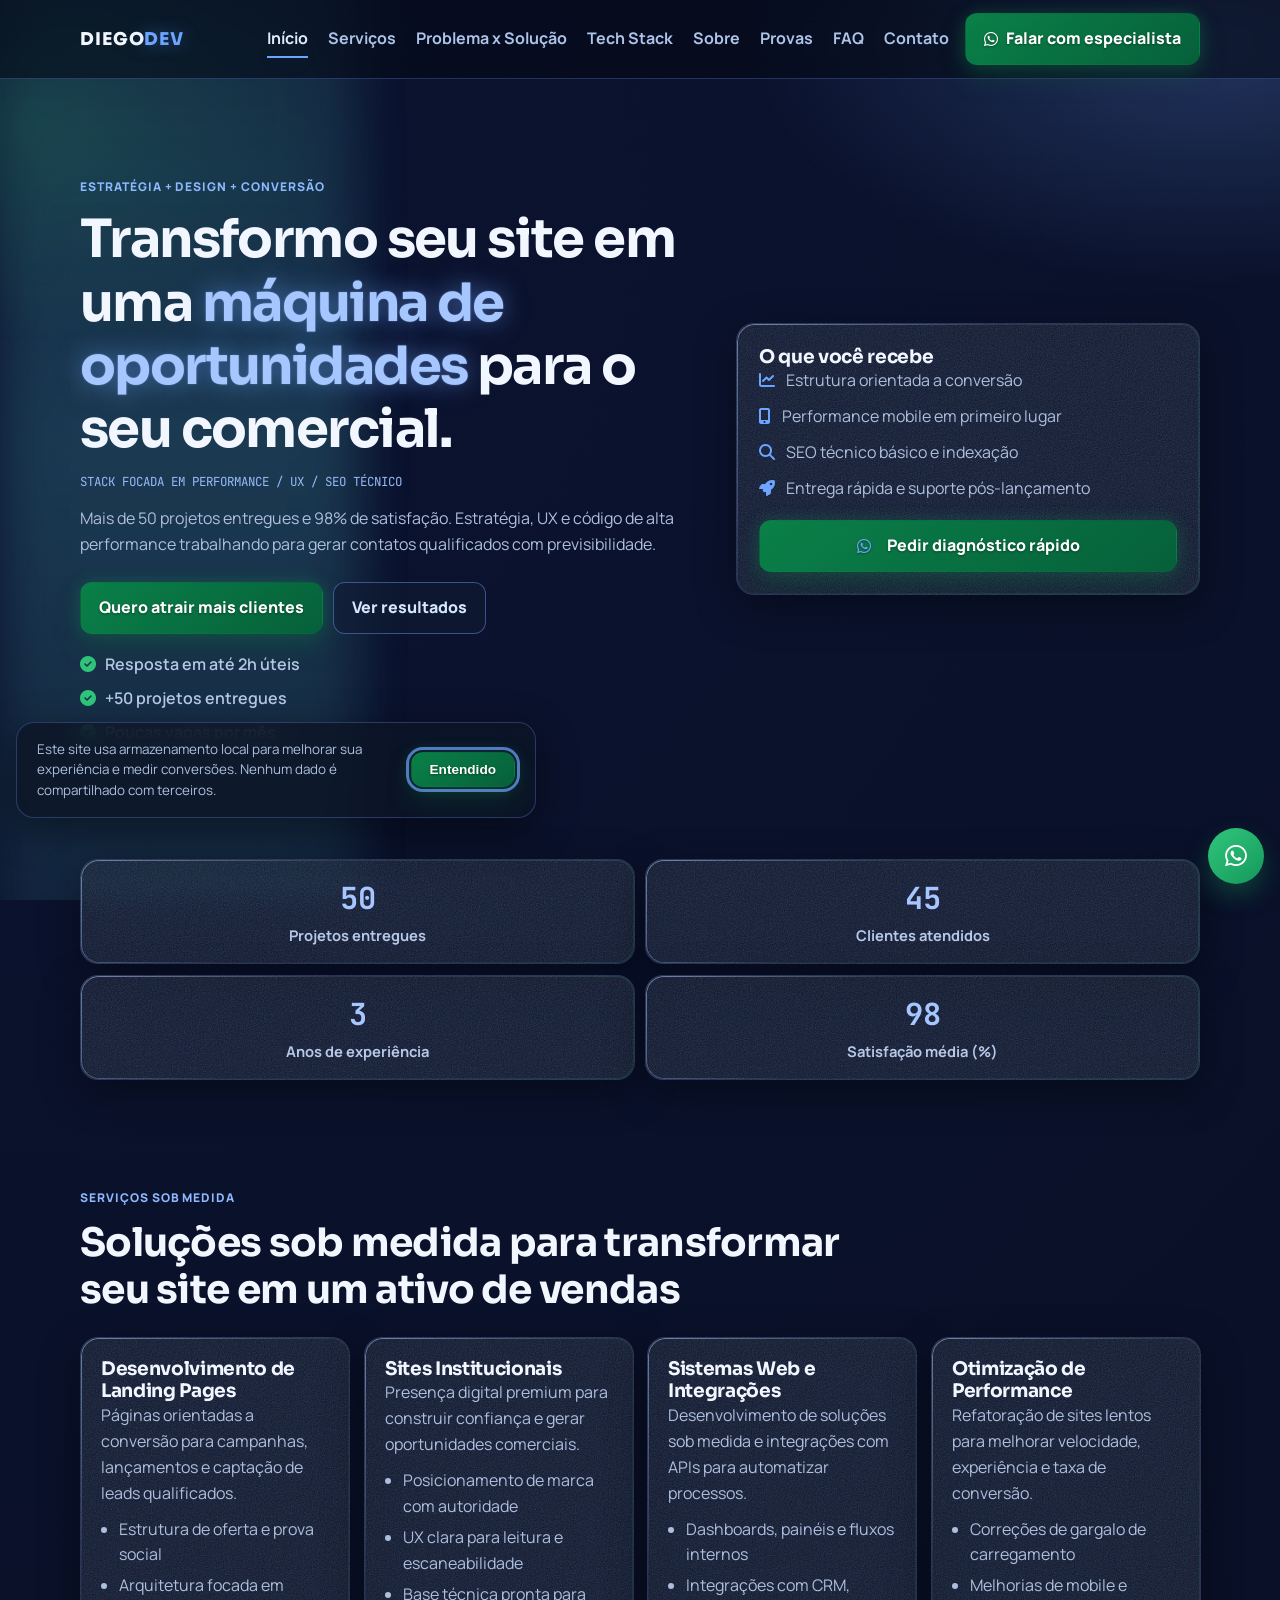
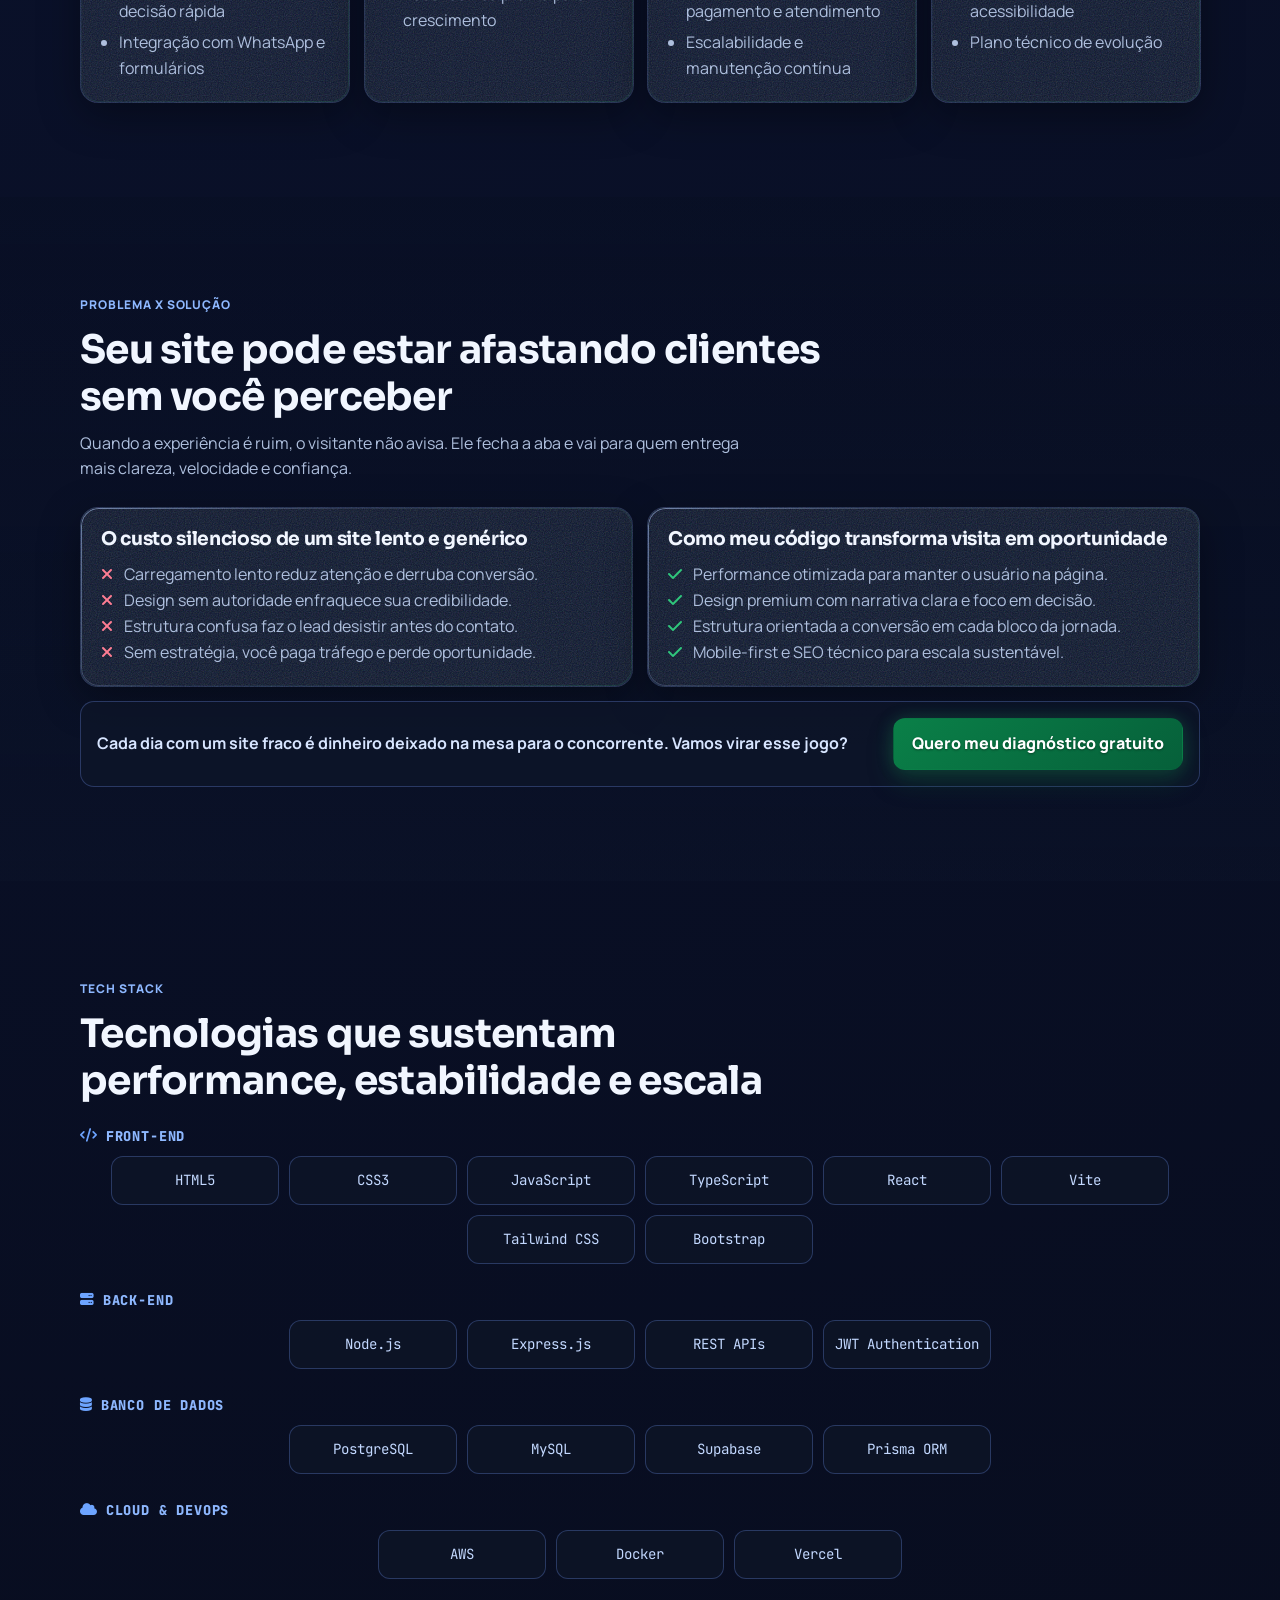
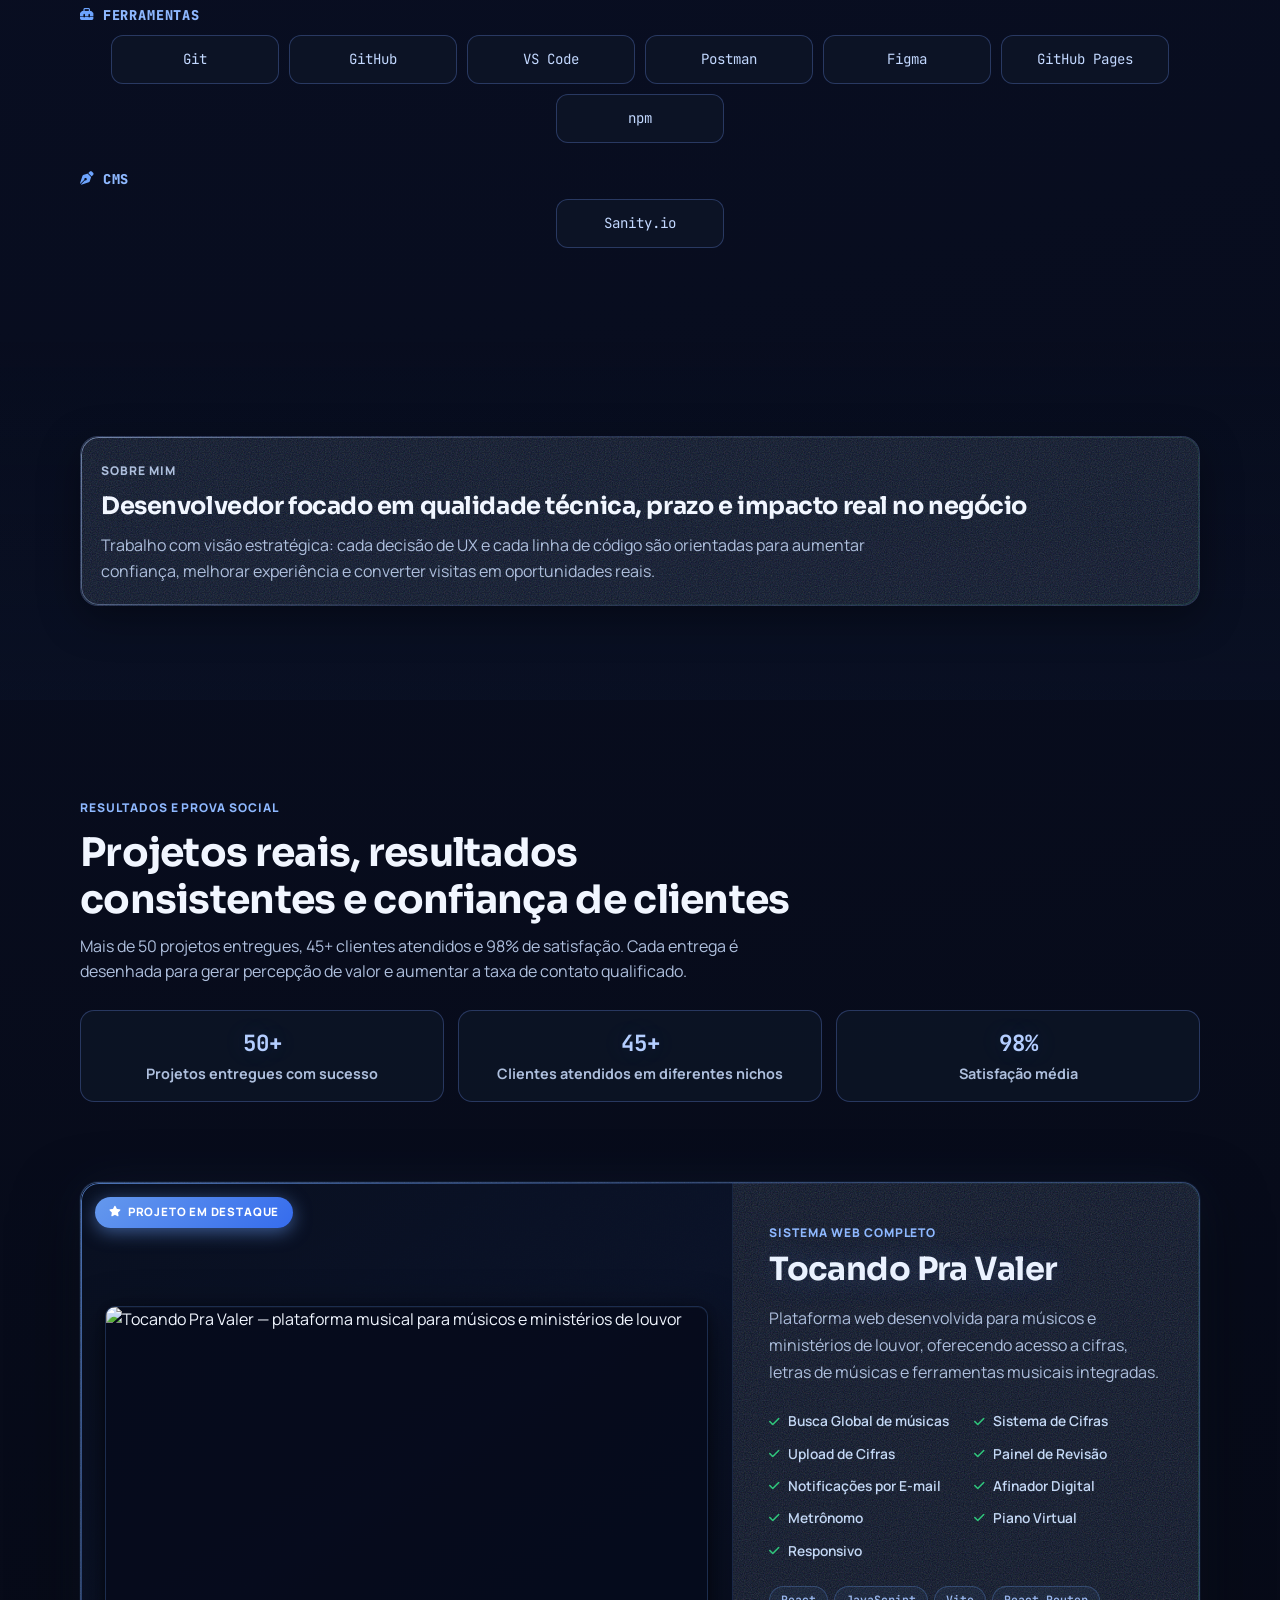
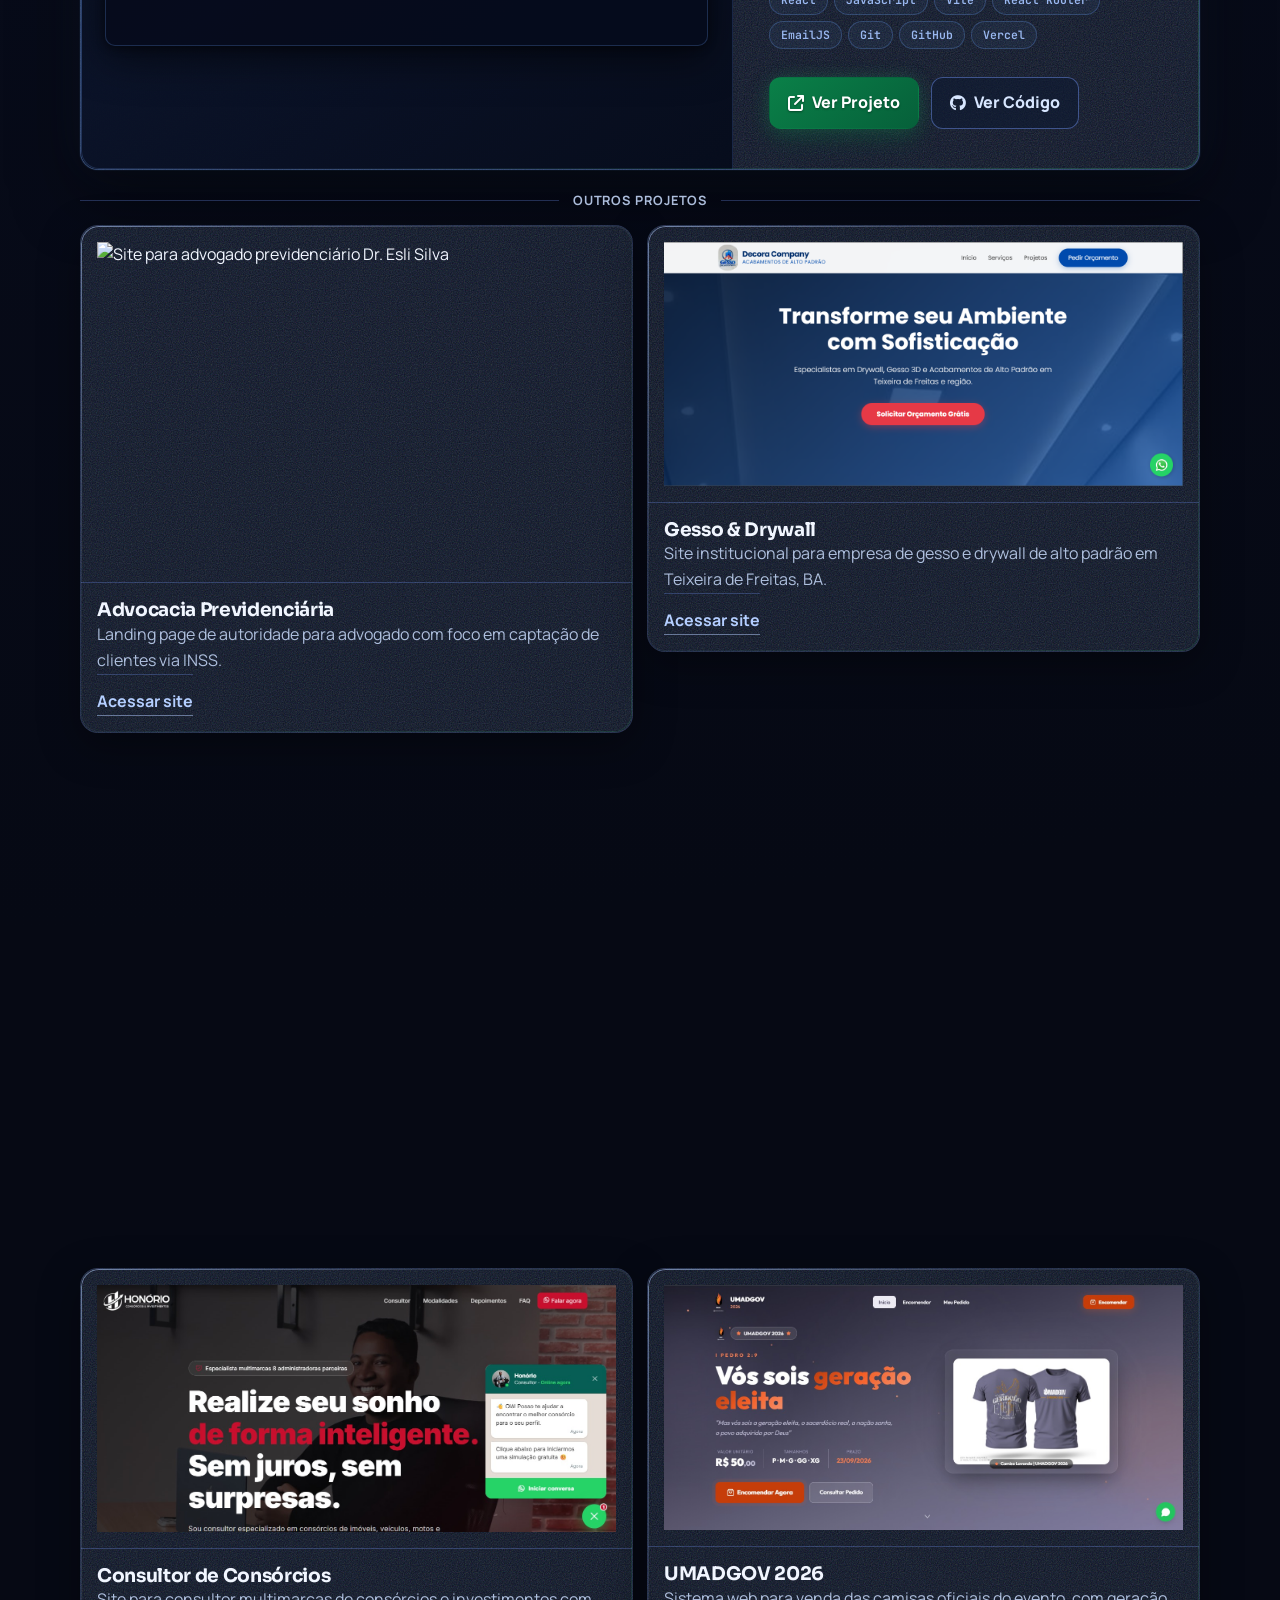
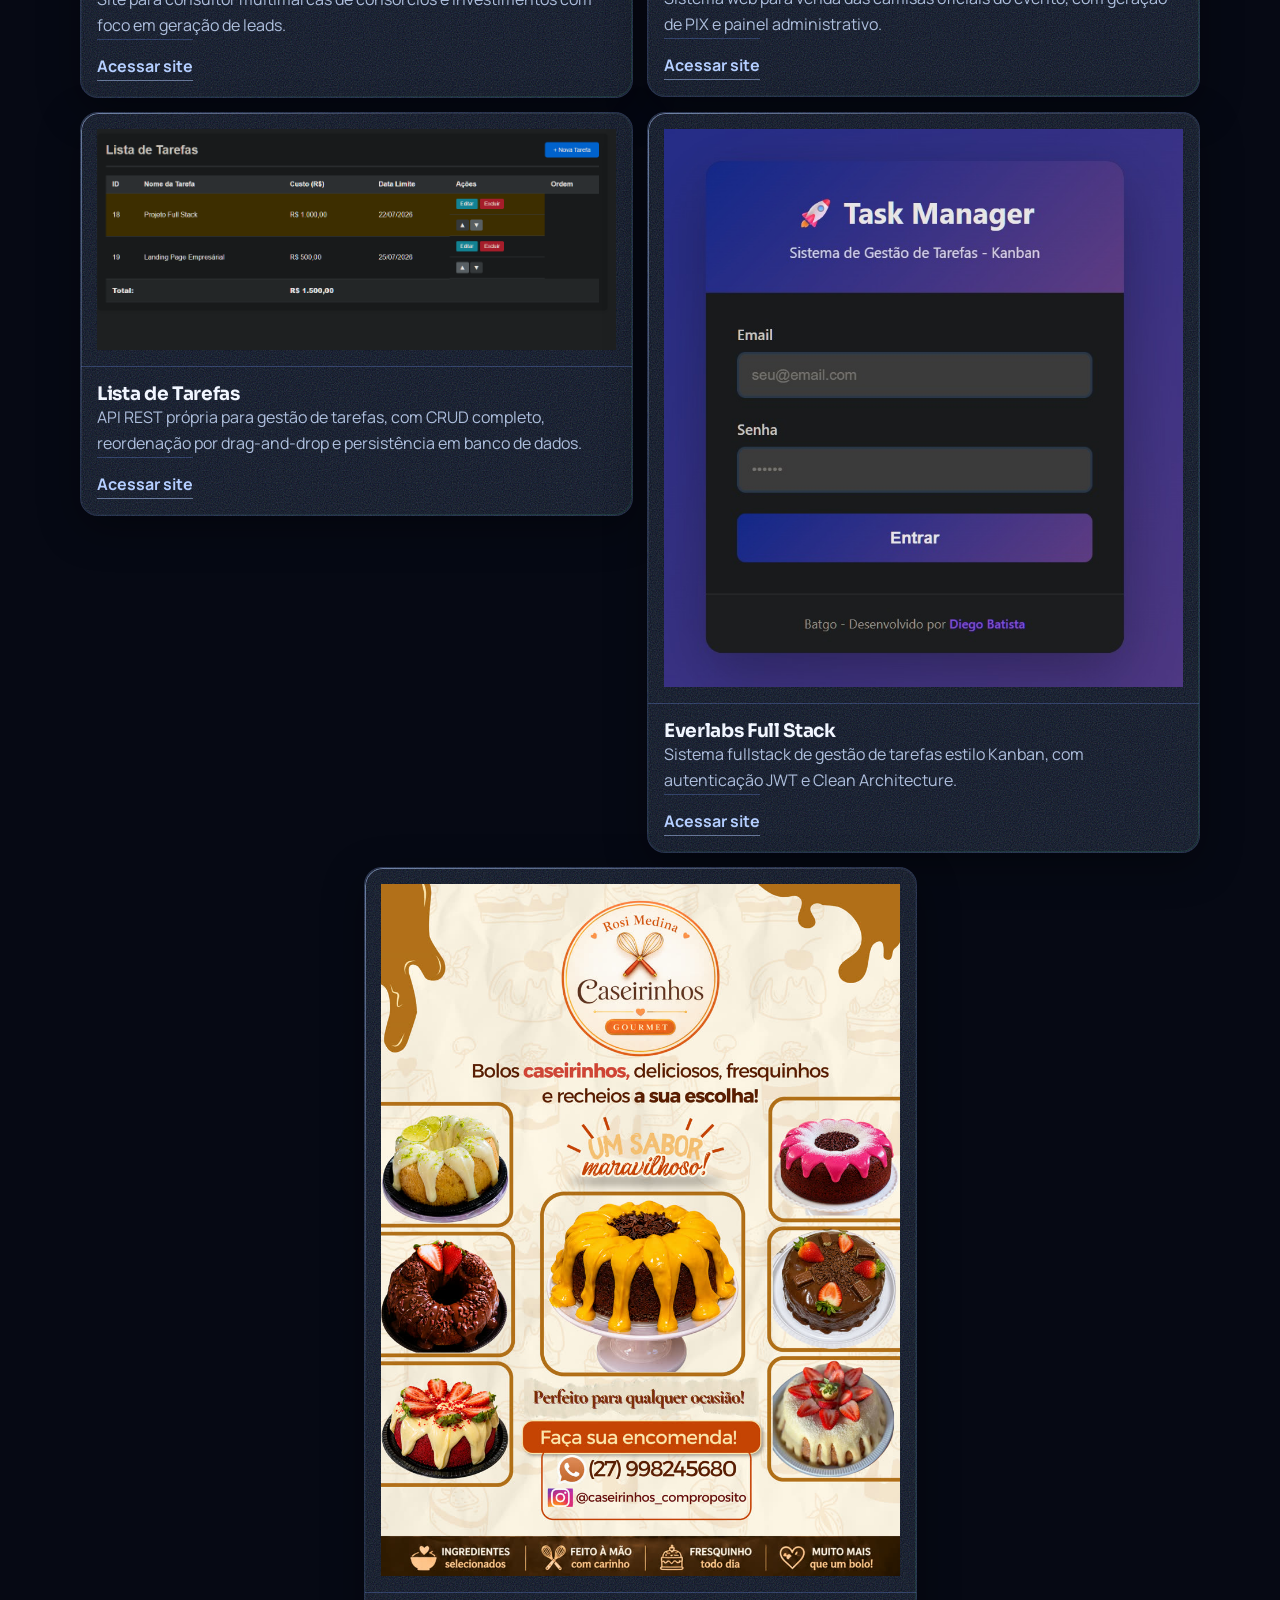
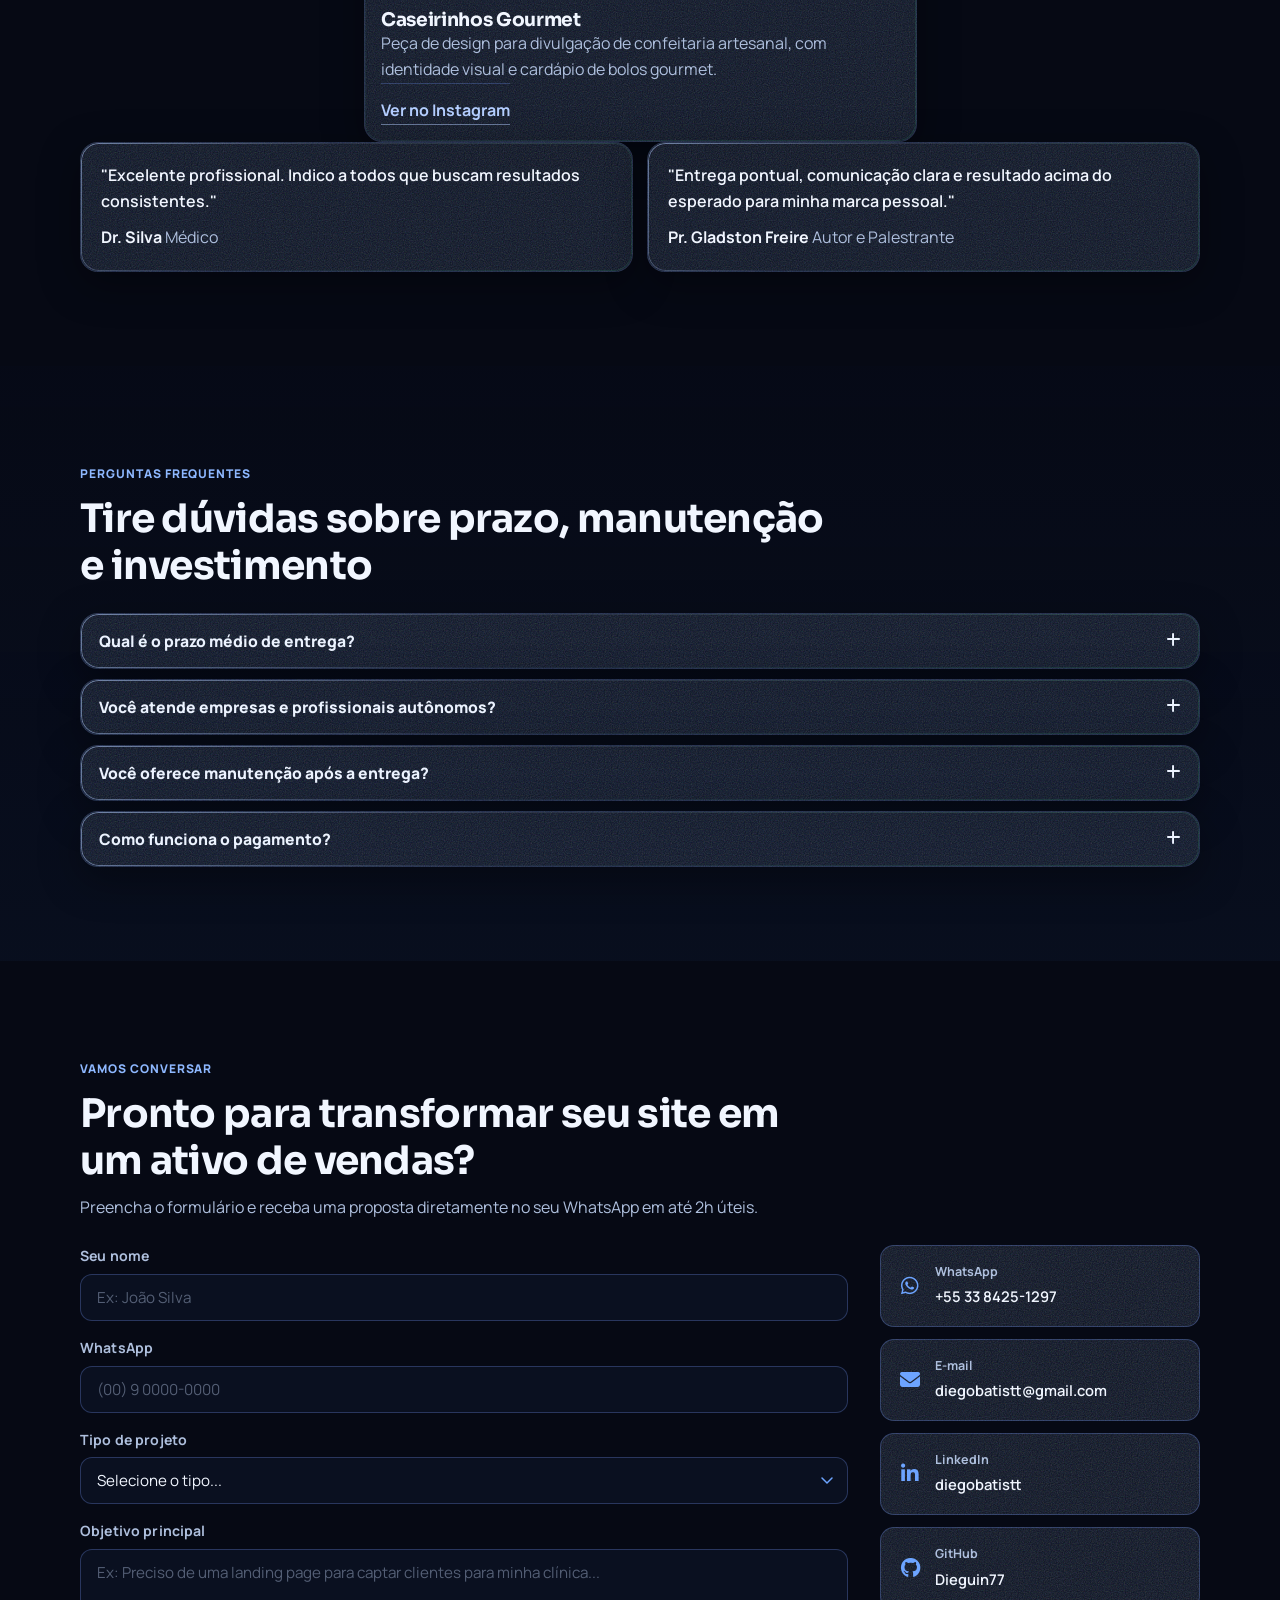
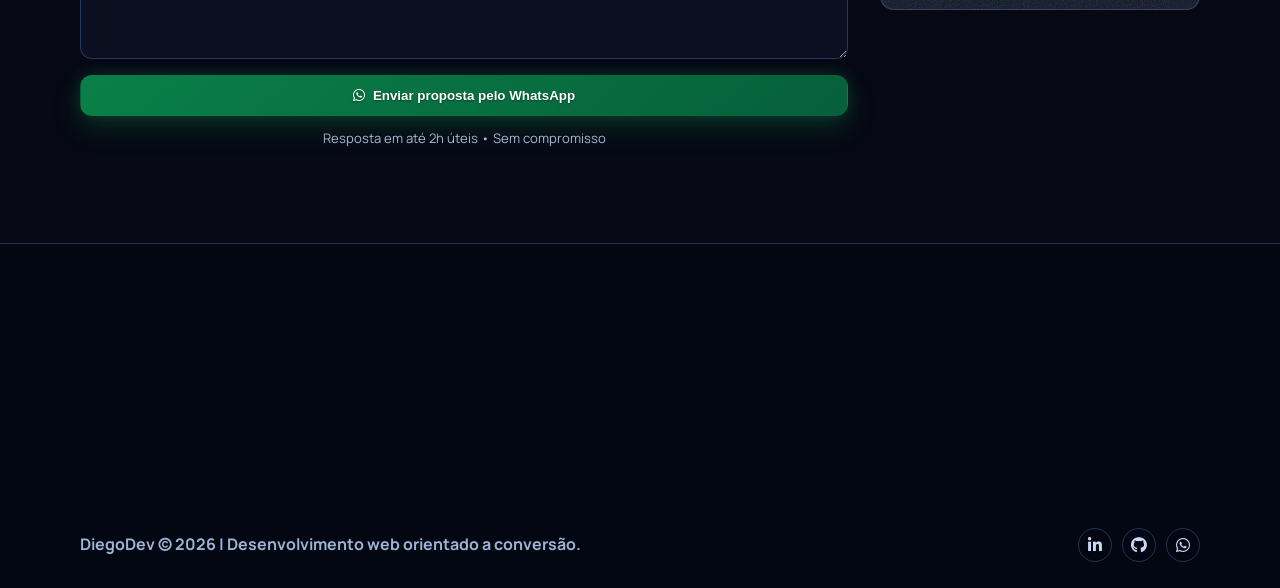
==== commit 3f5cb50a: "perf/seo/a11y: revalidate and fix all remaining audit issues C1 - remove fetchpriority=high from bel" ====
--- a/contato.html
+++ b/contato.html
@@ -1,12 +1,13 @@
 <!DOCTYPE html>
-<html lang="pt-br">
+<html lang="pt-BR">
 <head>
     <meta charset="UTF-8">
     <meta name="viewport" content="width=device-width, initial-scale=1.0">
     <meta http-equiv="refresh" content="0;url=index.html#contato">
+    <meta name="robots" content="noindex, follow">
     <title>Contato | DiegoDev</title>
     <meta name="description" content="Entre em contato com DiegoDev para solicitar um orçamento de criação de site ou landing page.">
-    <link rel="canonical" href="https://diegodev.dev.br/#contato">
+    <link rel="canonical" href="https://diegodev.dev.br/">
     <link rel="icon" type="image/png" href="imagem/favycon.png">
     <style>
         body { font-family: sans-serif; display: flex; align-items: center; justify-content: center; min-height: 100vh; margin: 0; background: #060914; color: #fff; }
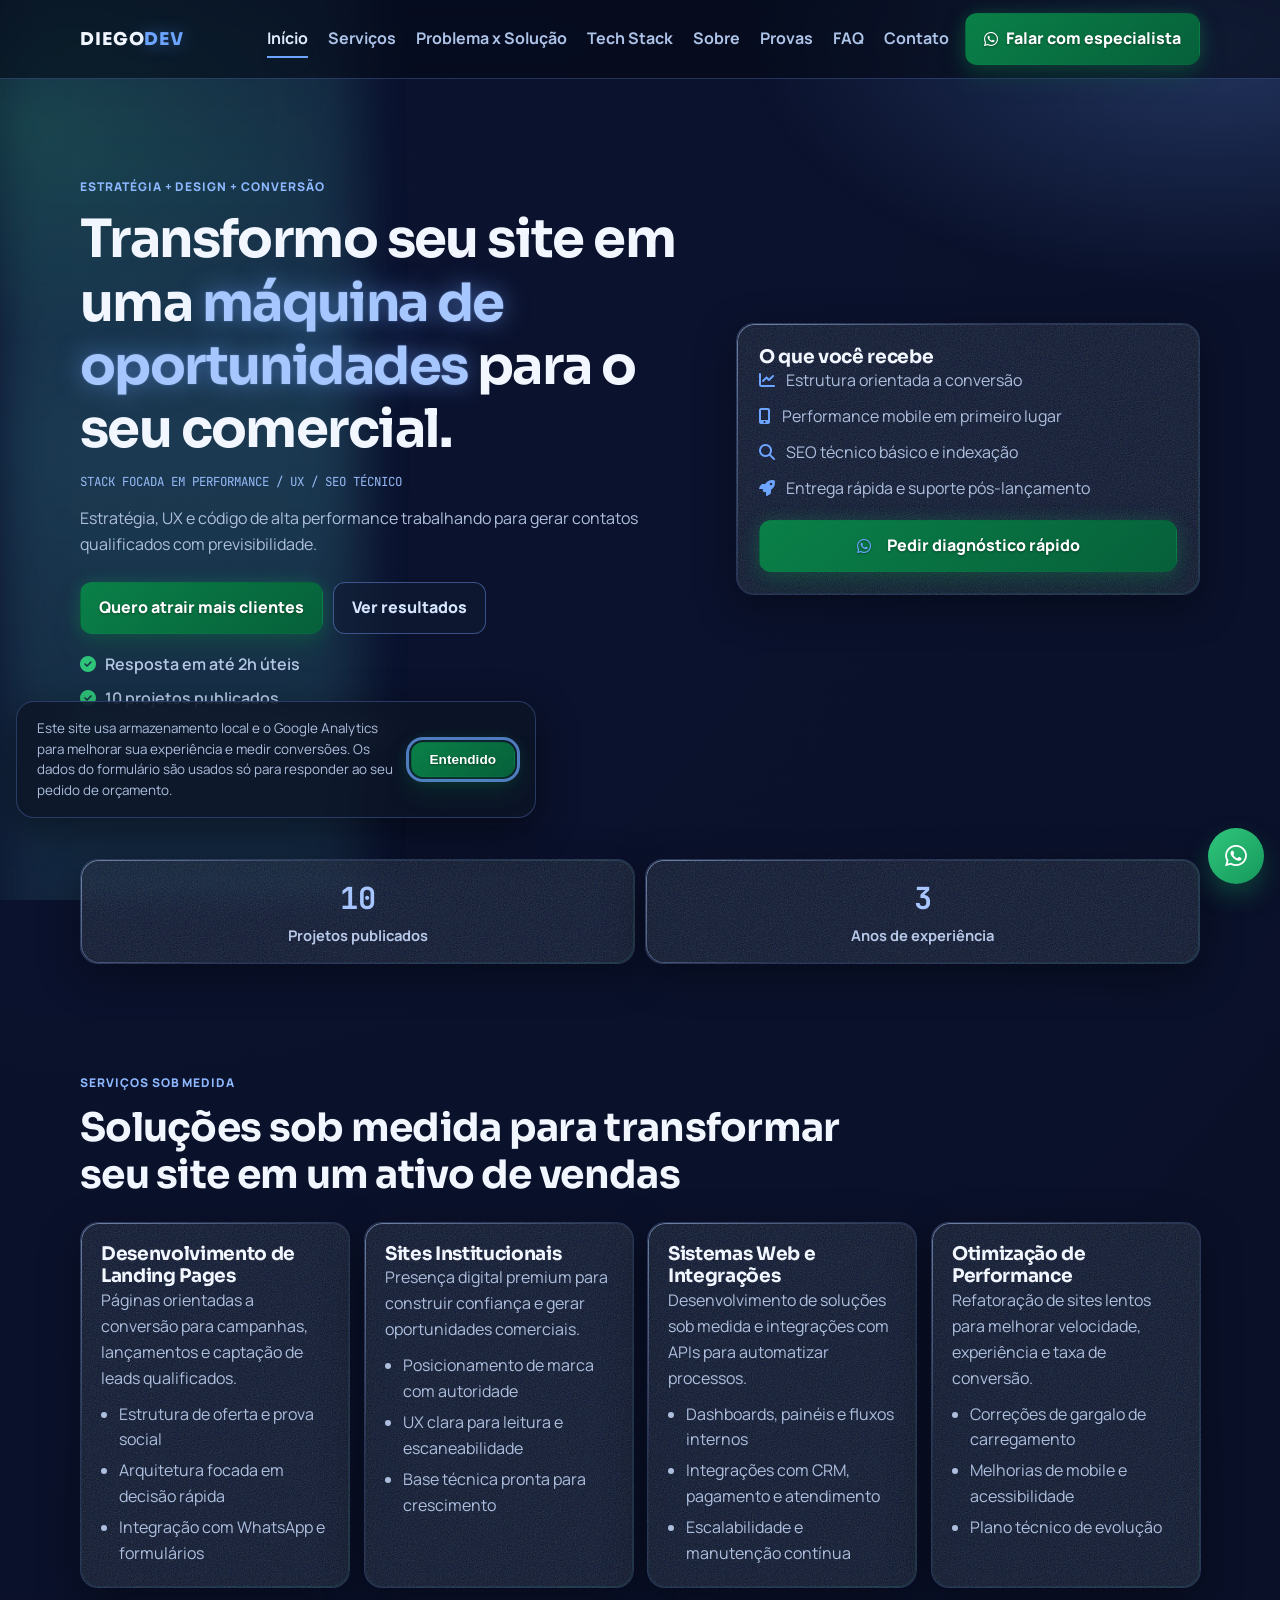
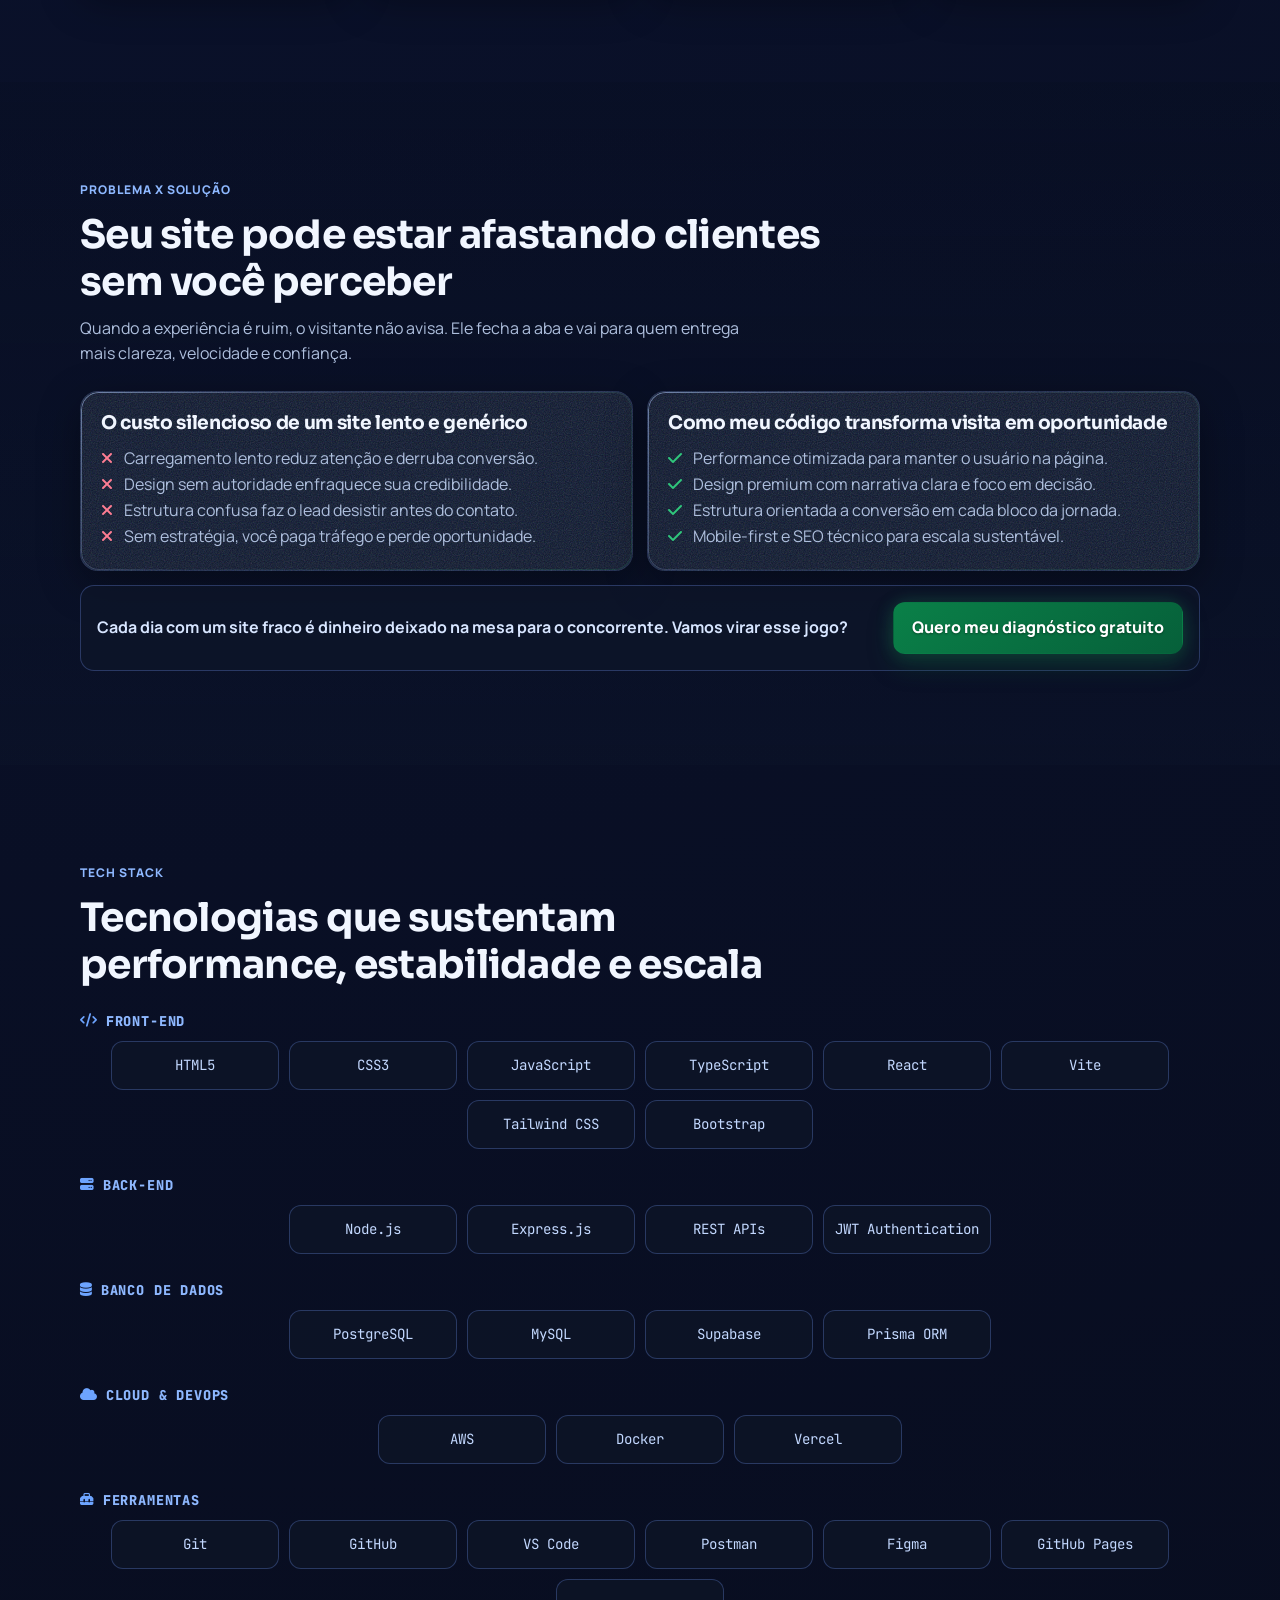
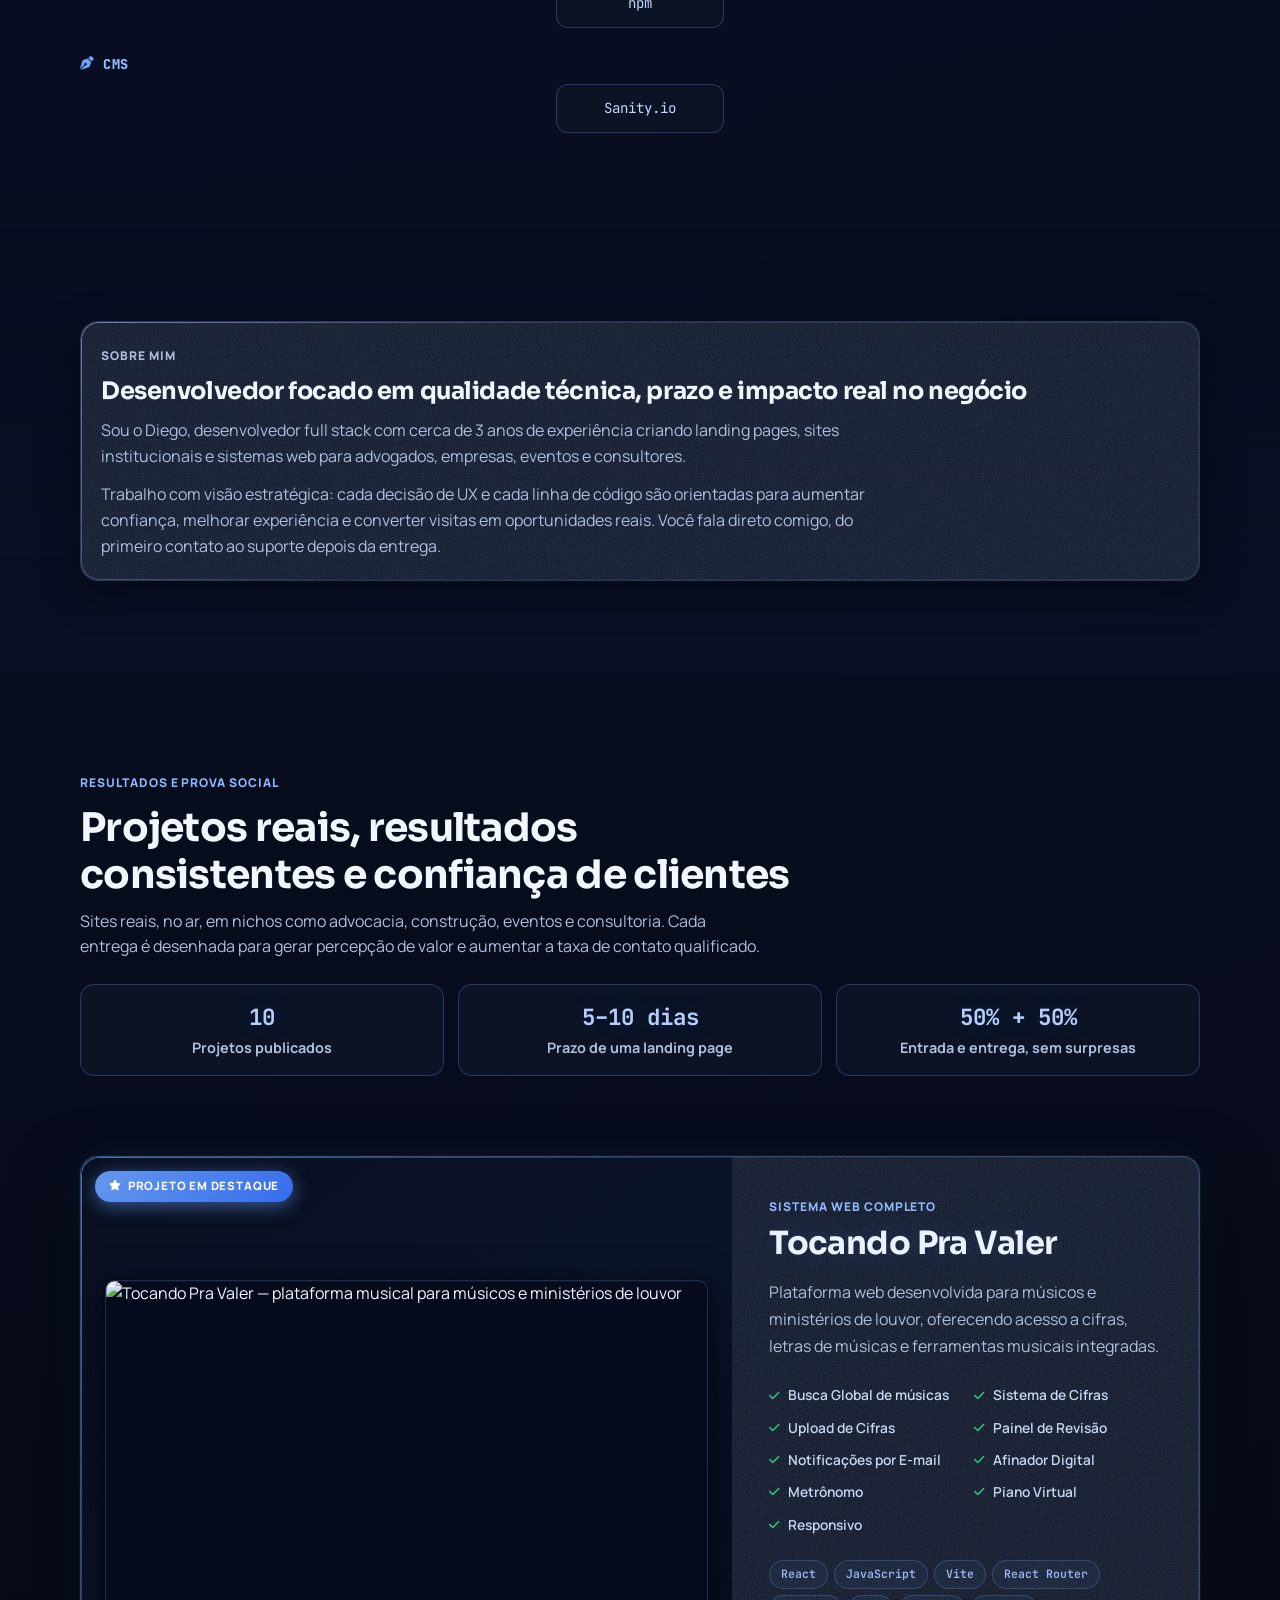
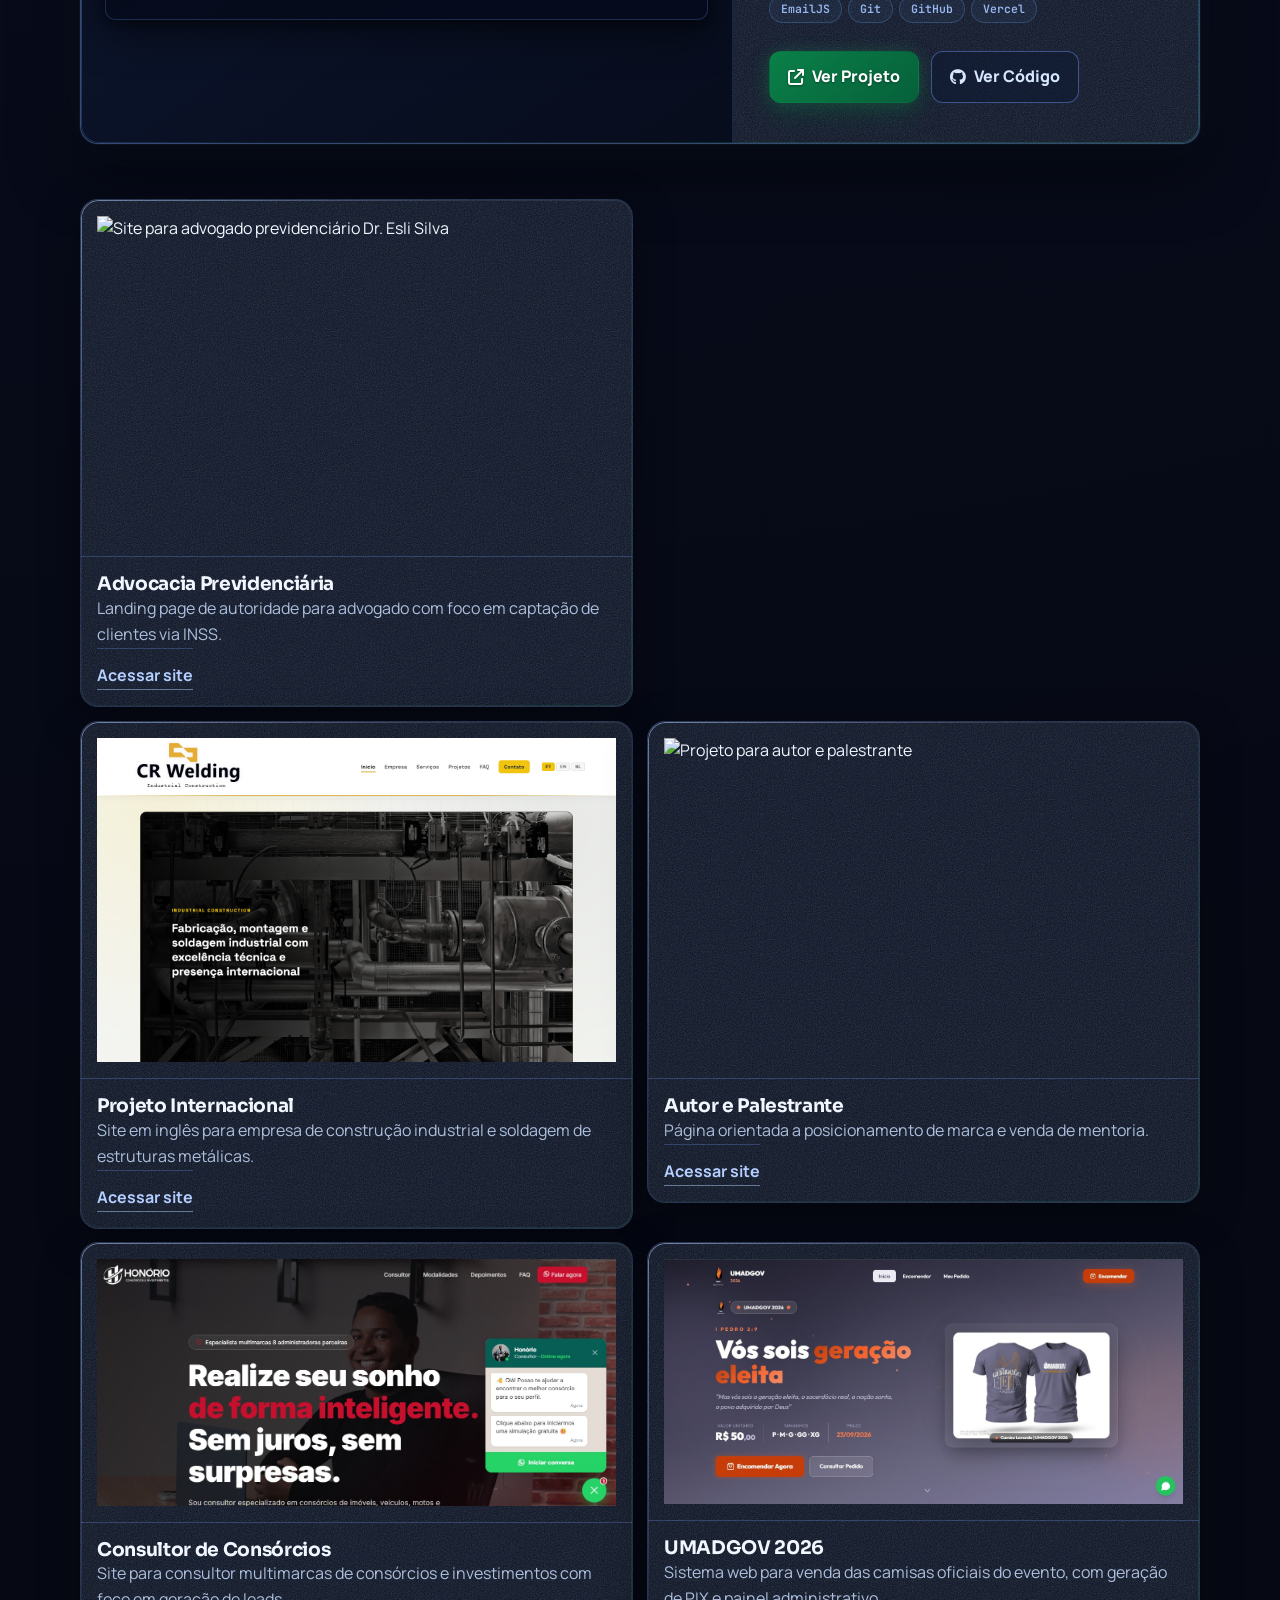
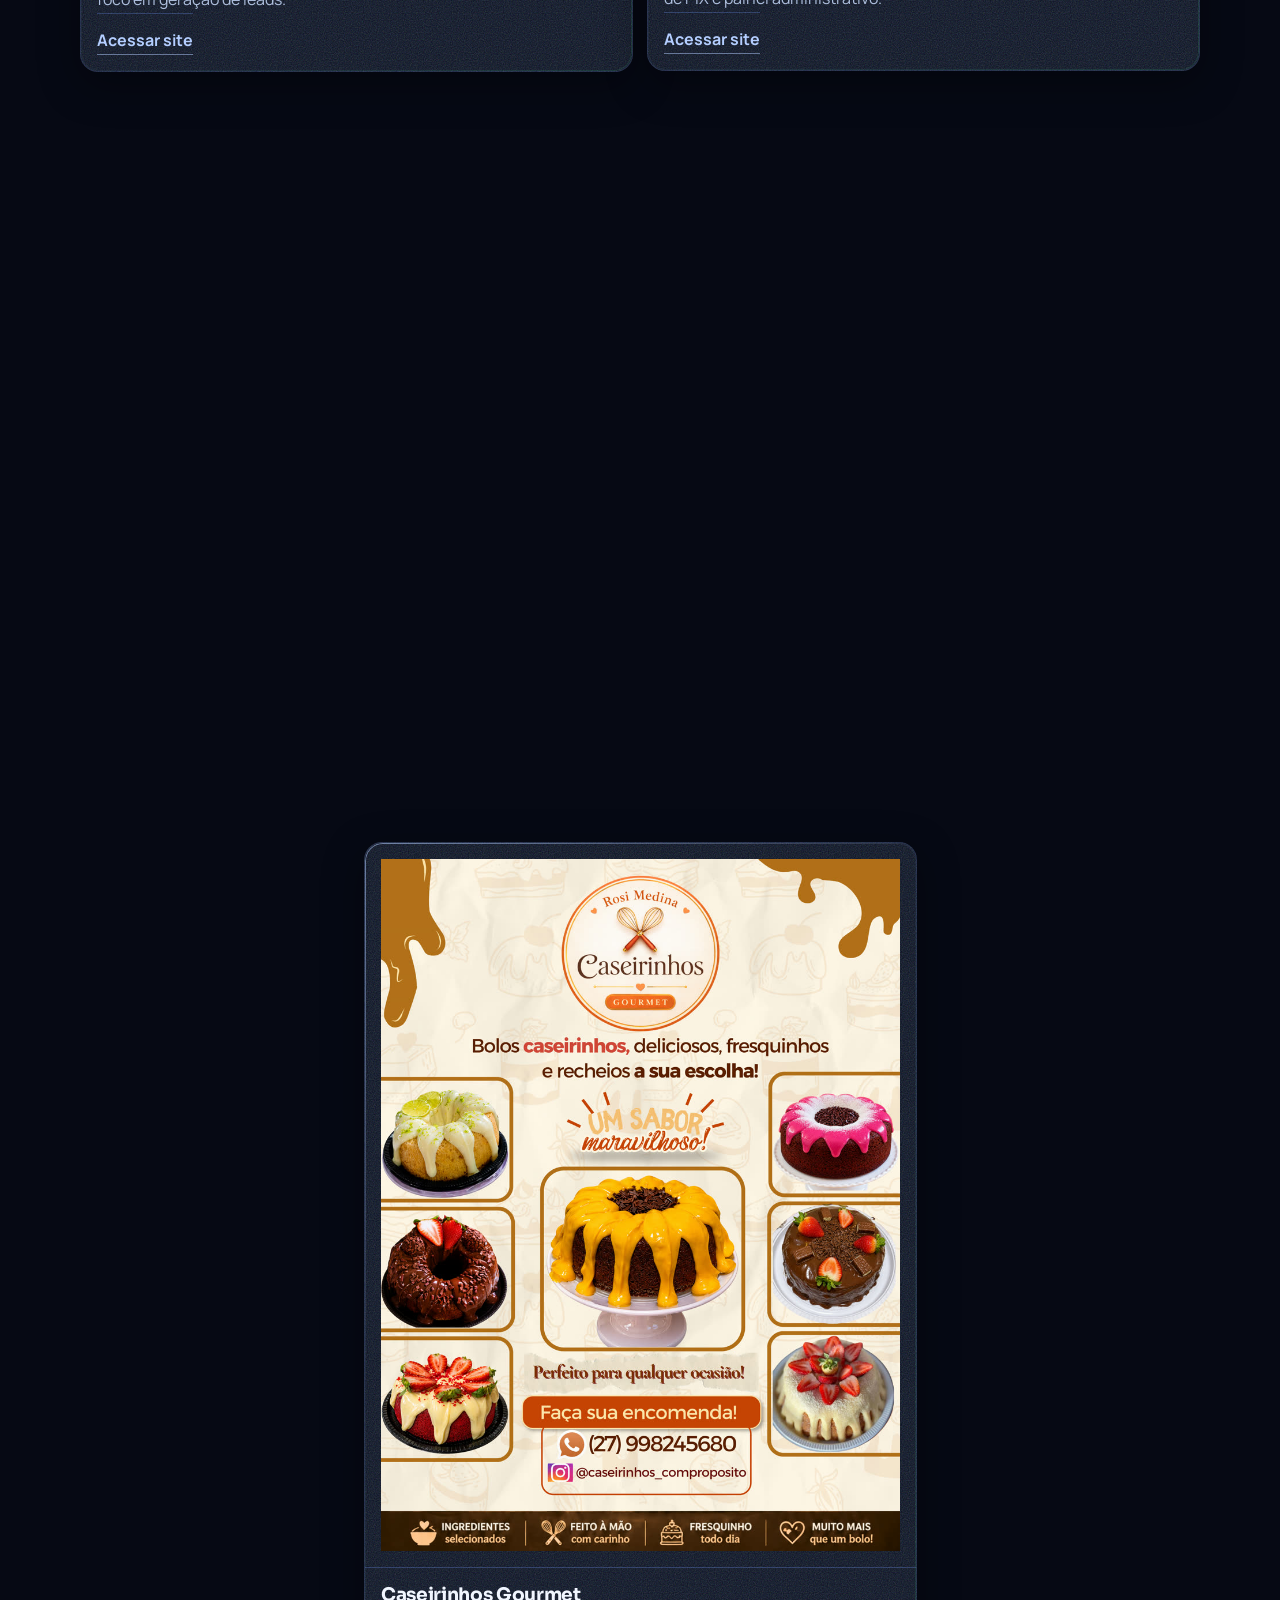
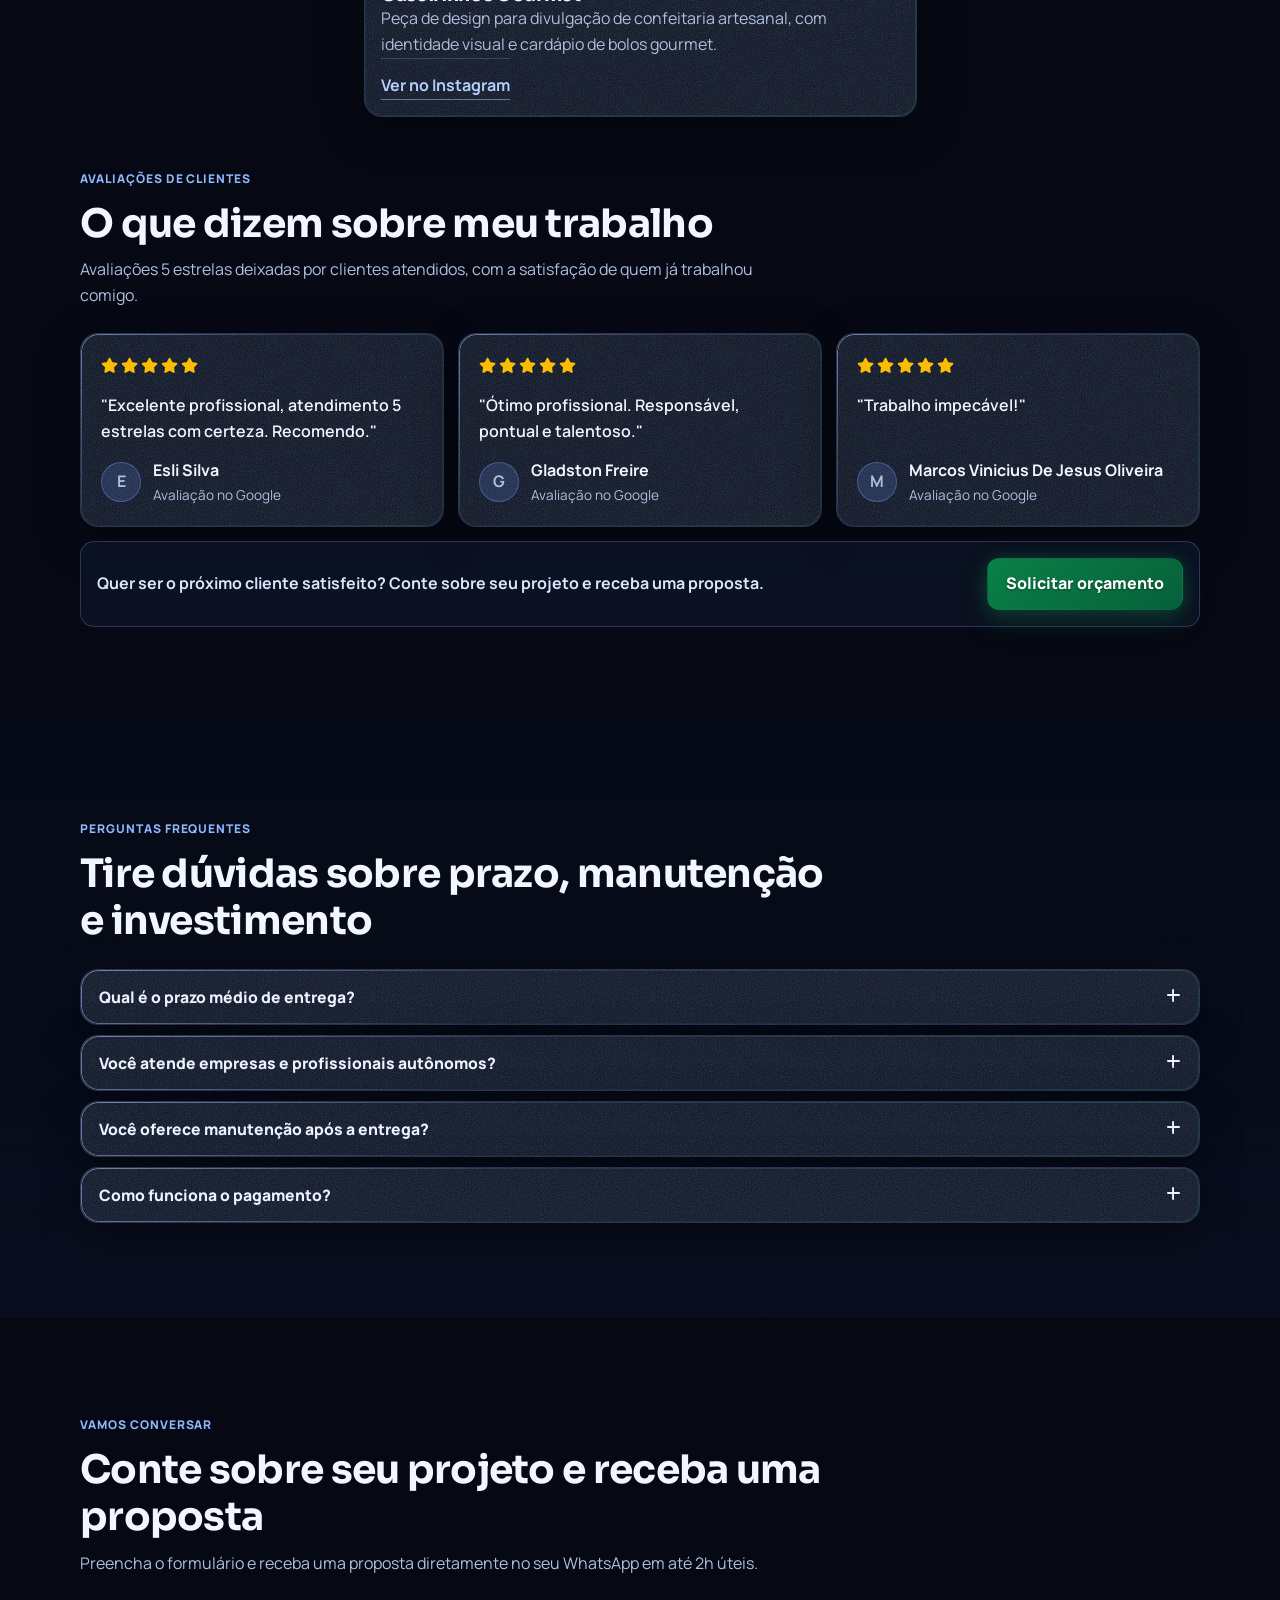
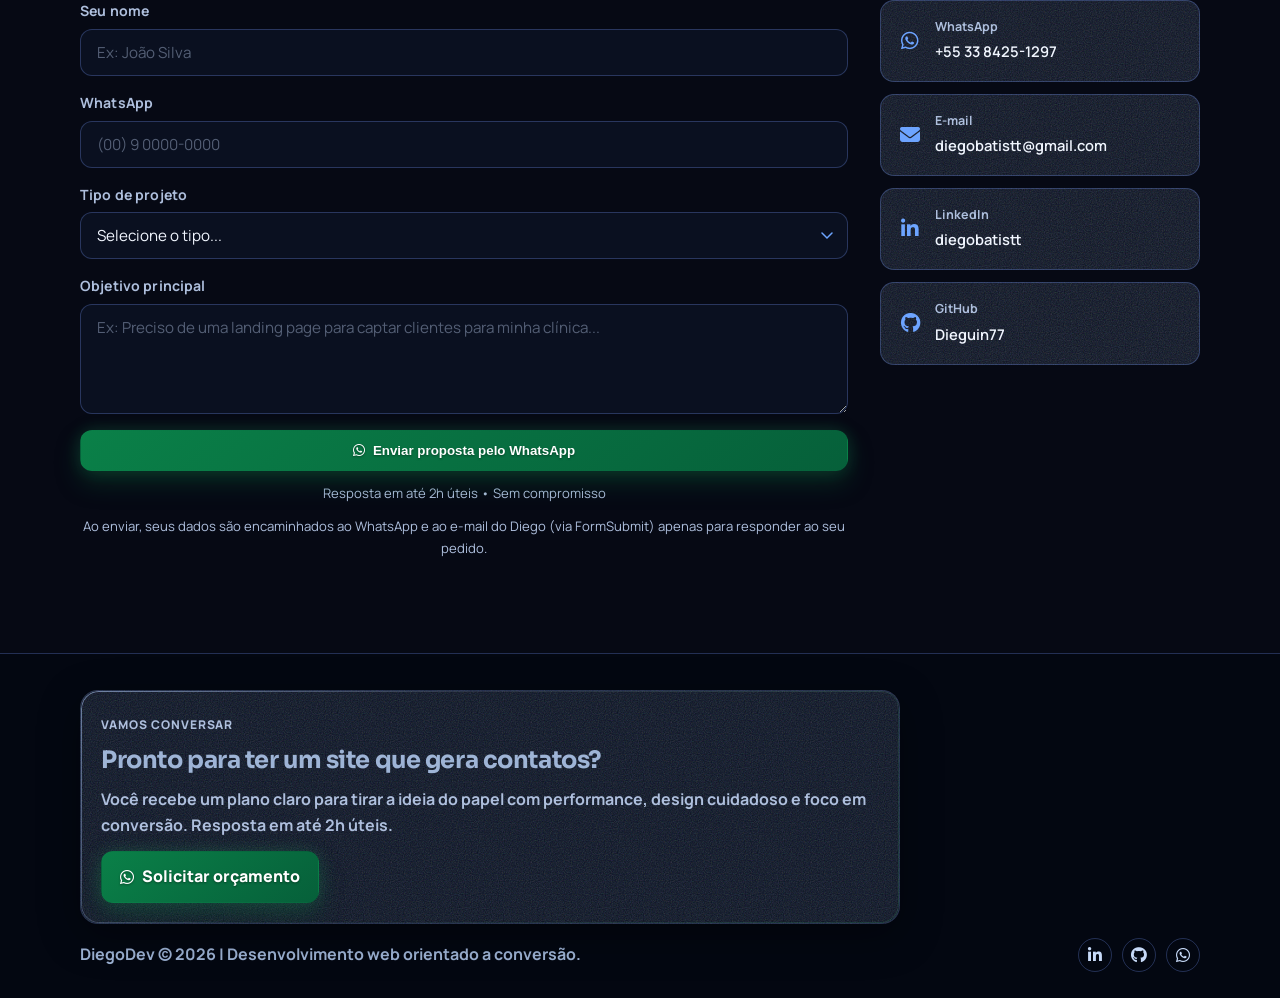
==== commit 96320d5f: "chore: troca diegodev.dev.br pelo endereço do GitHub Pages O domínio diegodev.dev.br não vai ser ren" ====
--- a/contato.html
+++ b/contato.html
@@ -7,7 +7,7 @@
     <meta name="robots" content="noindex, follow">
     <title>Contato | DiegoDev</title>
     <meta name="description" content="Entre em contato com DiegoDev para solicitar um orçamento de criação de site ou landing page.">
-    <link rel="canonical" href="https://diegodev.dev.br/">
+    <link rel="canonical" href="https://dieguin77.github.io/site-diego-dev/">
     <link rel="icon" type="image/png" href="imagem/favycon.png">
     <style>
         body { font-family: sans-serif; display: flex; align-items: center; justify-content: center; min-height: 100vh; margin: 0; background: #060914; color: #fff; }
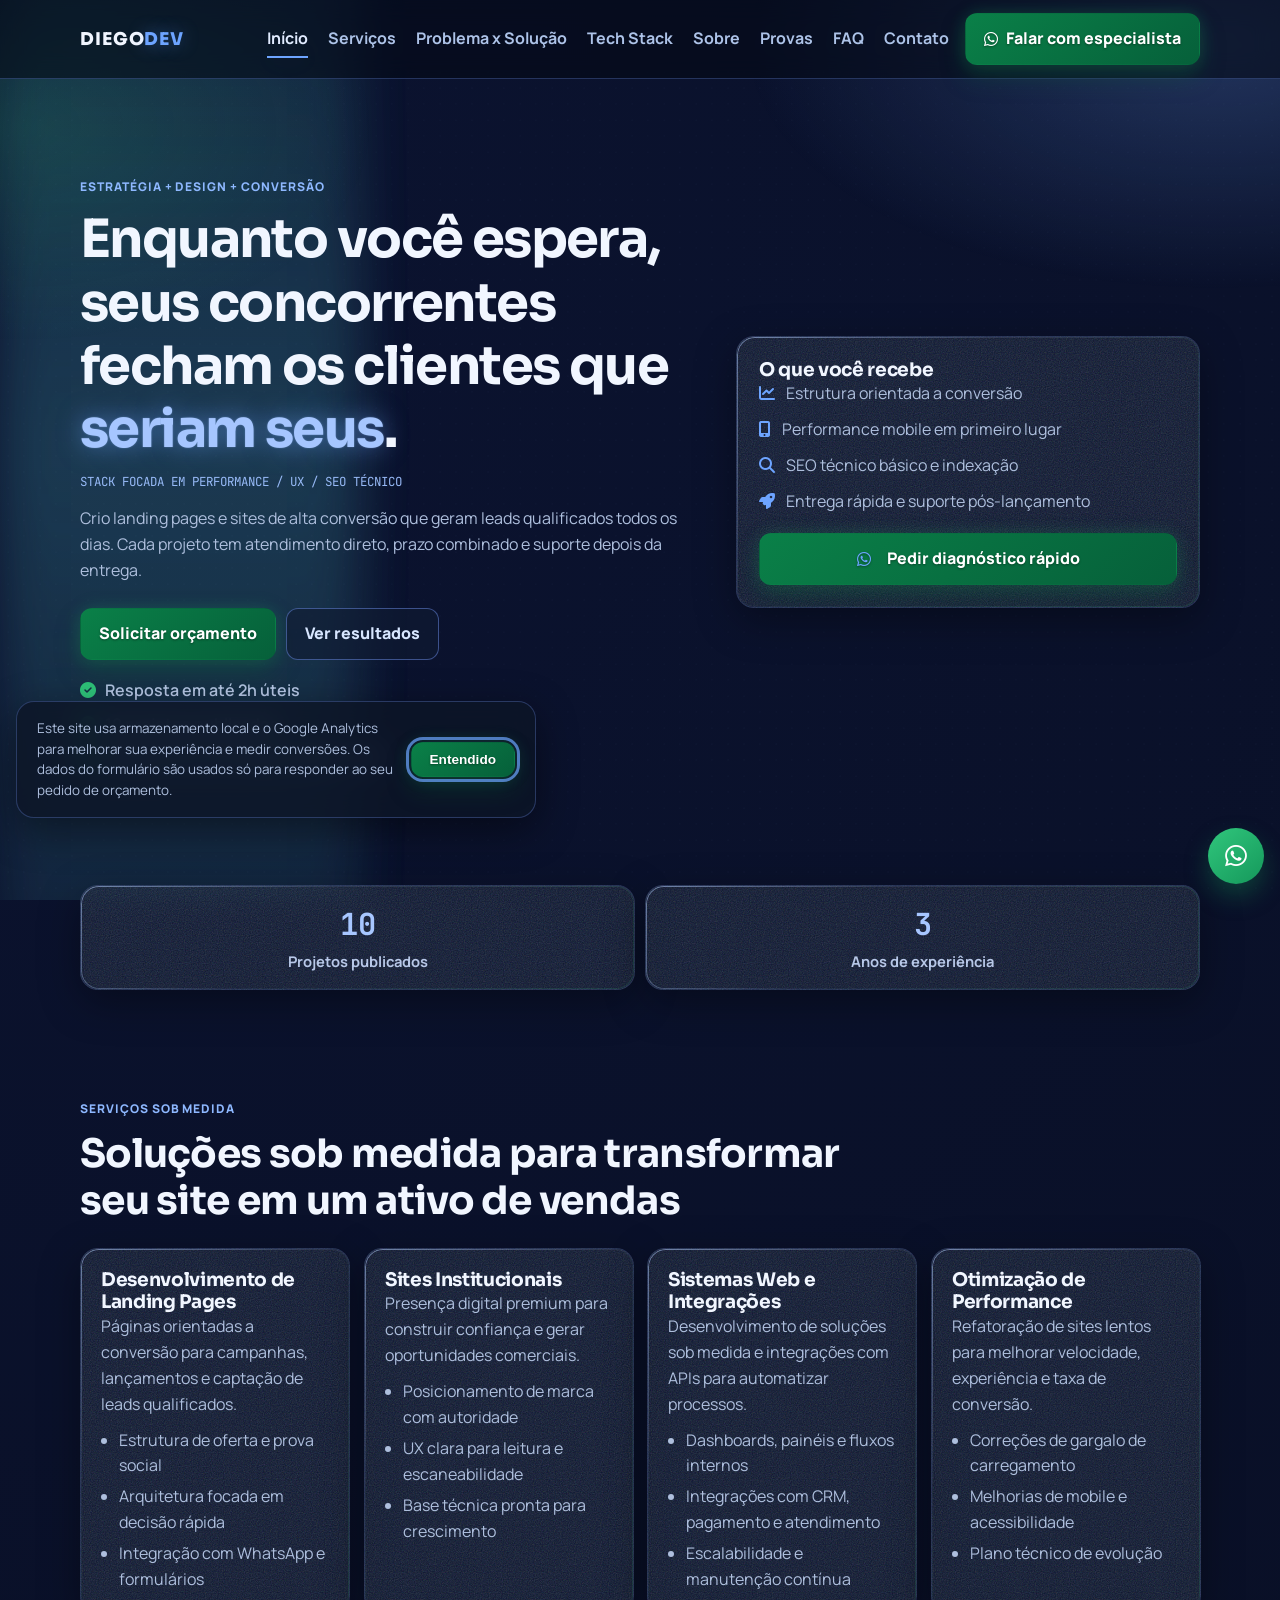
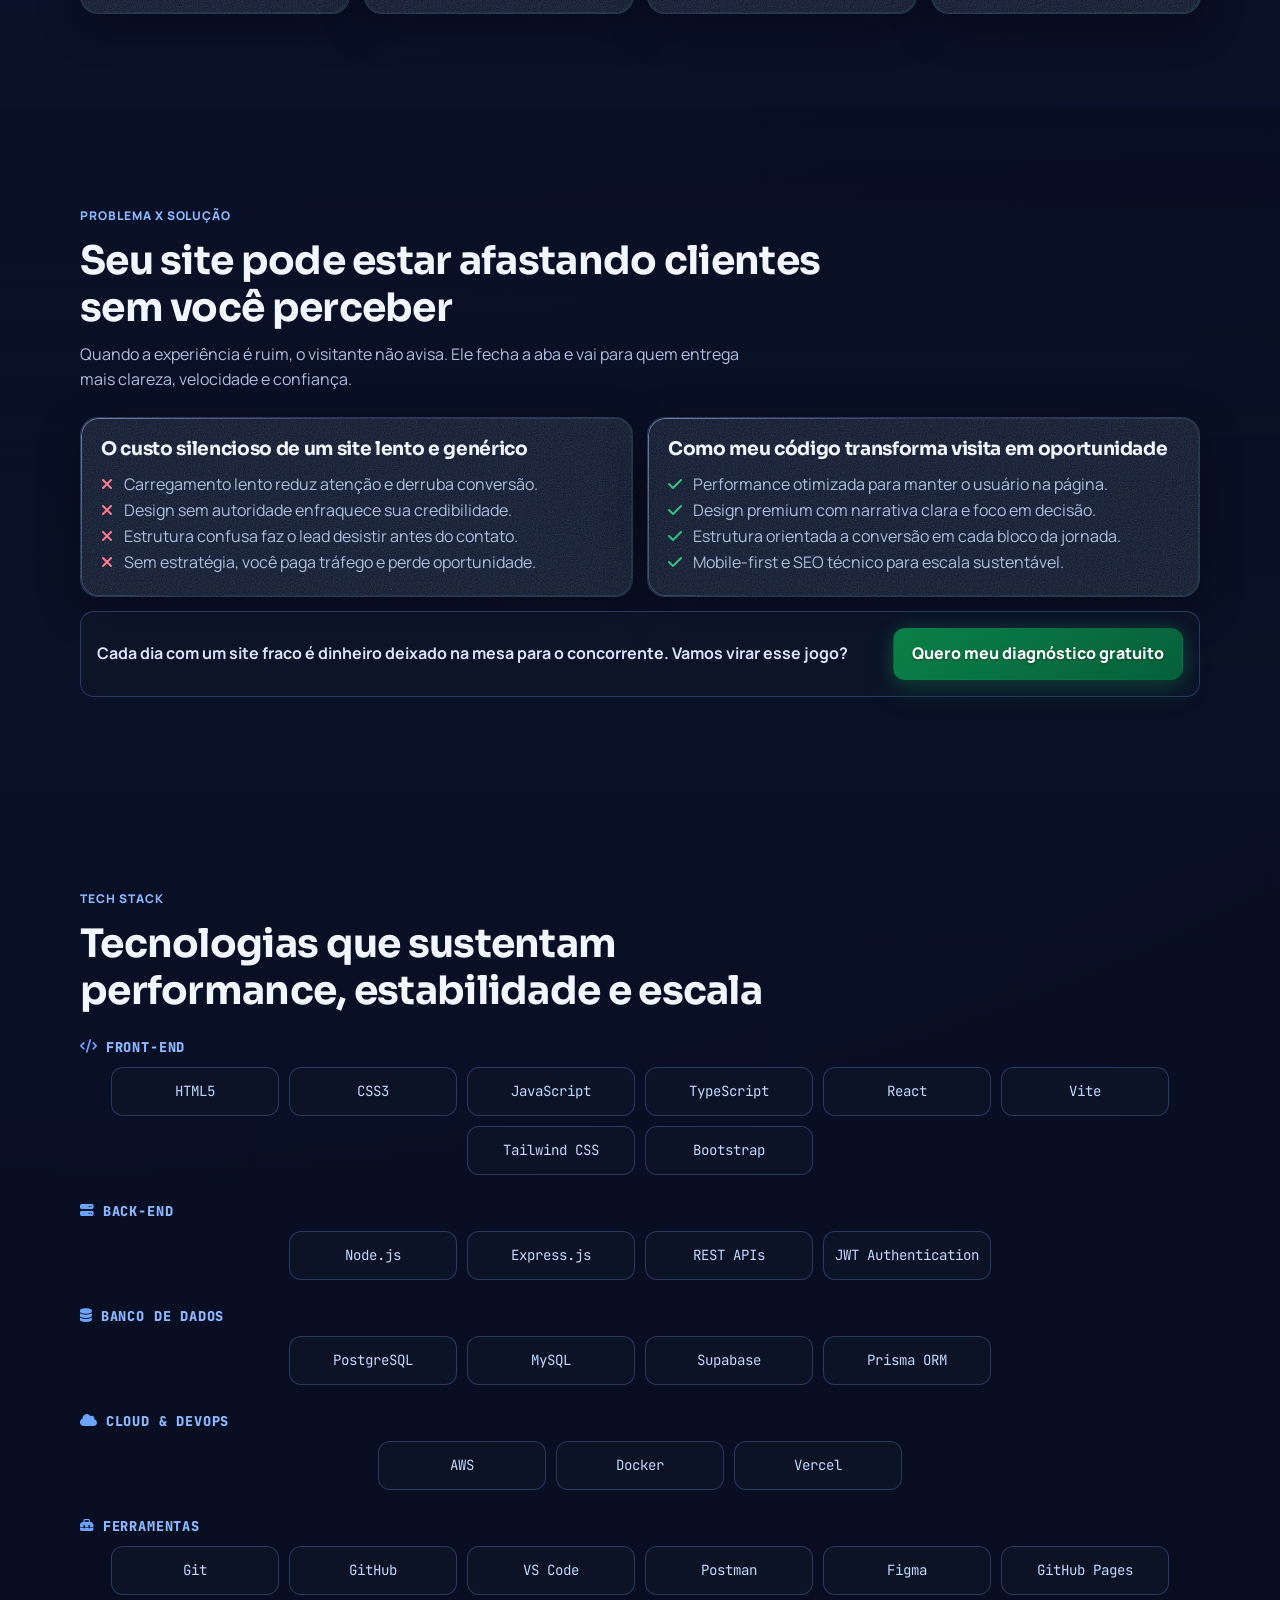
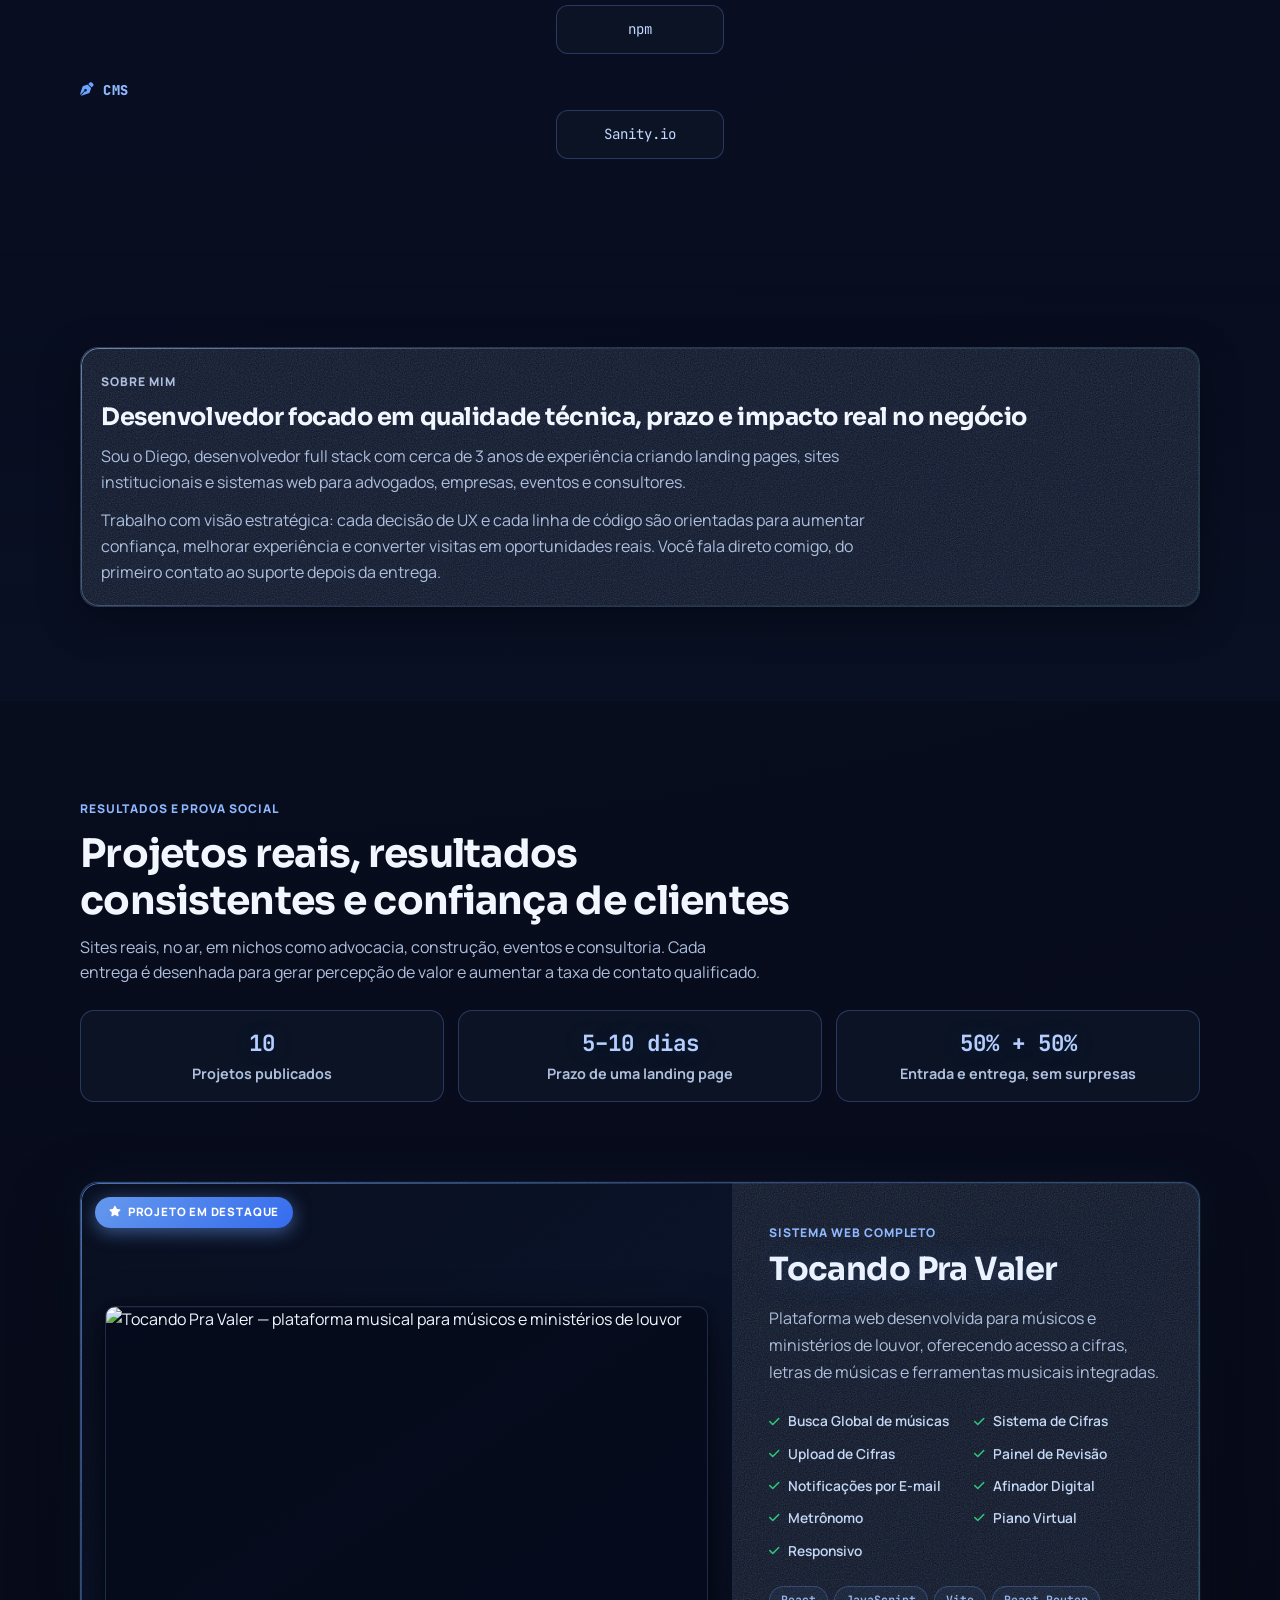
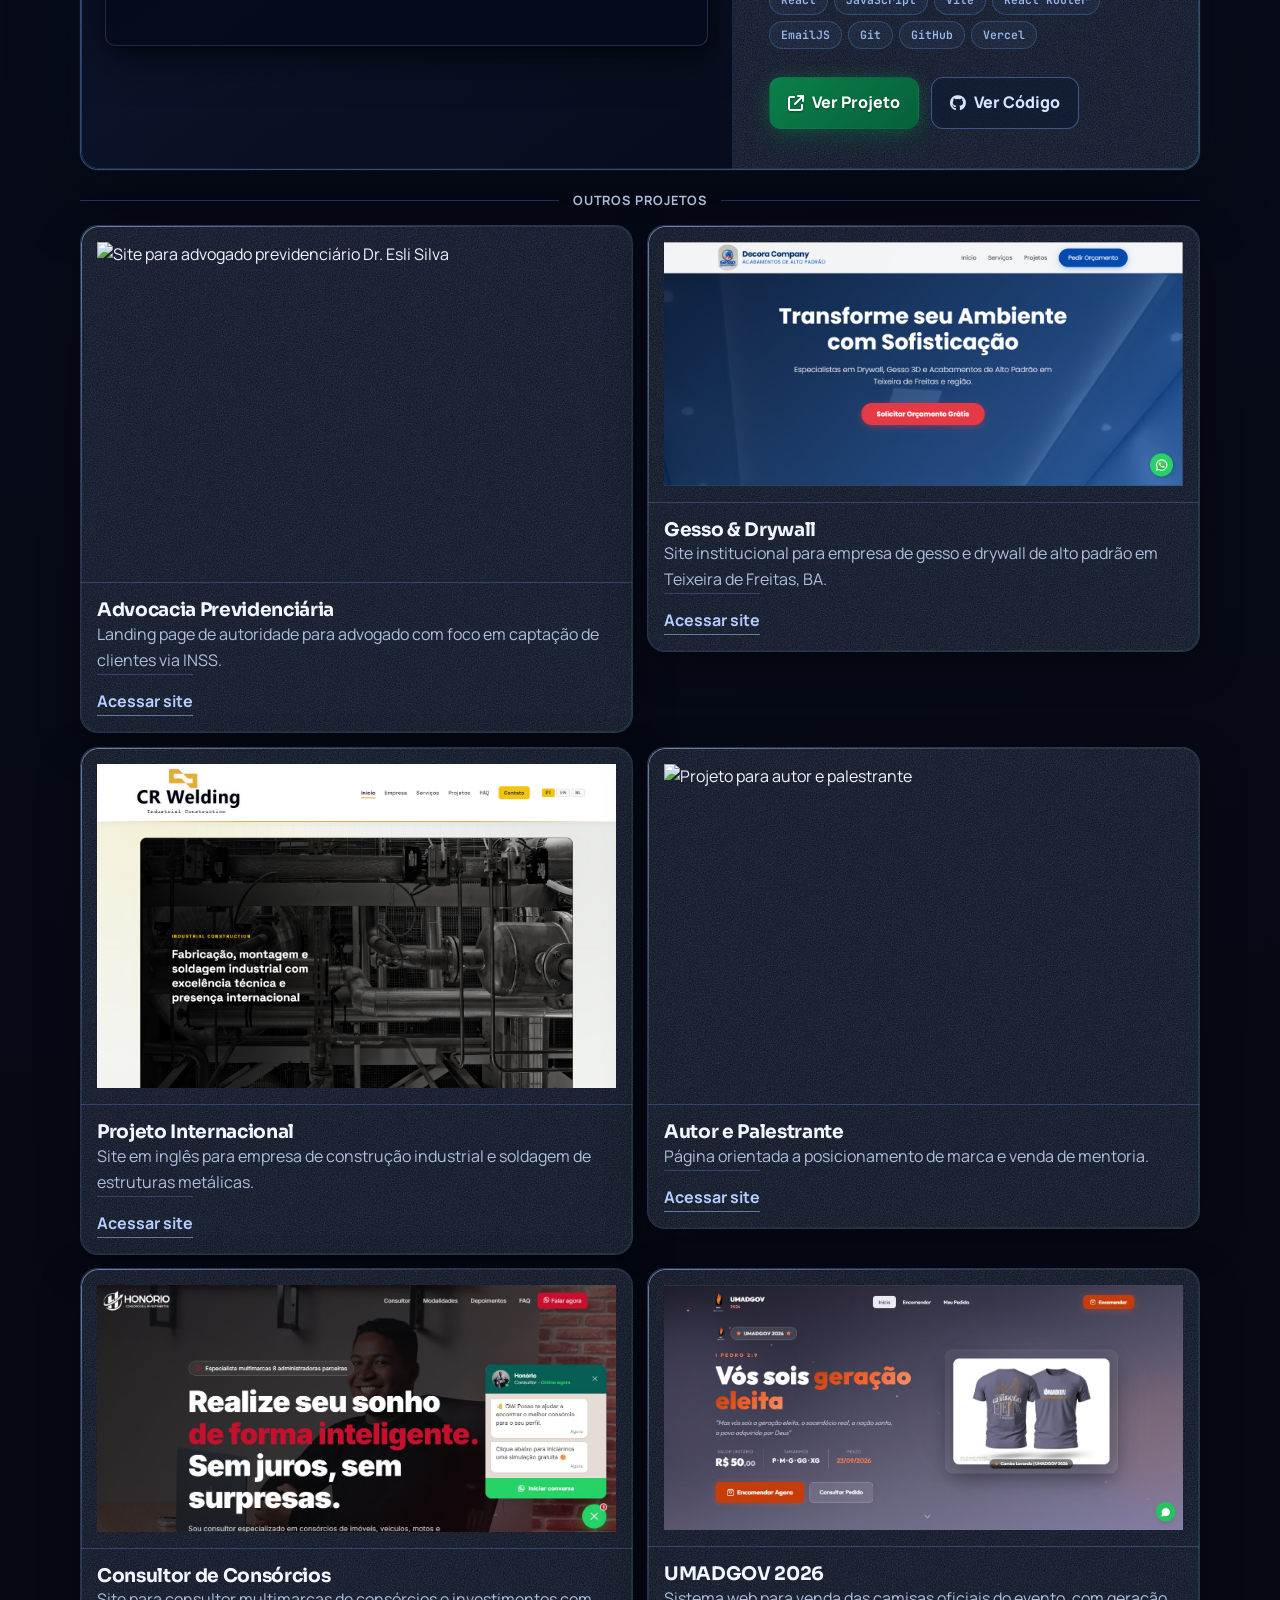
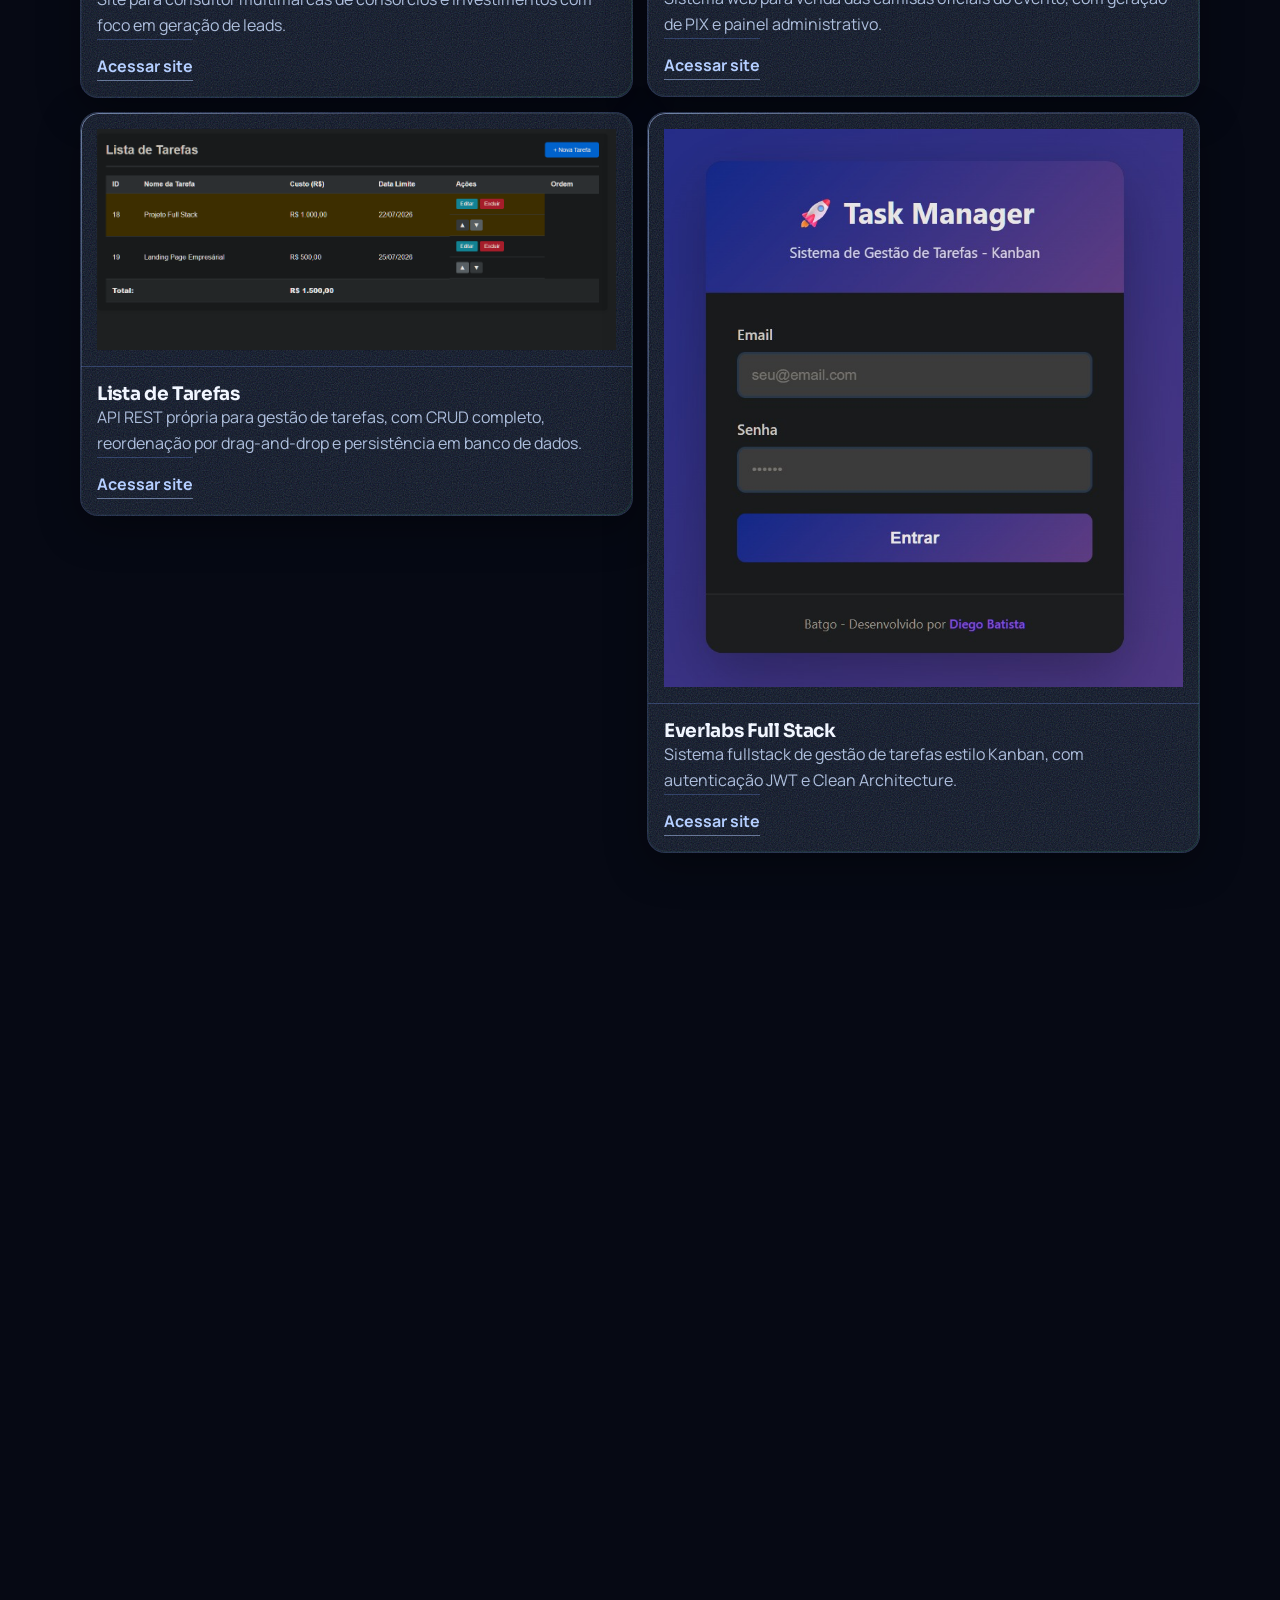
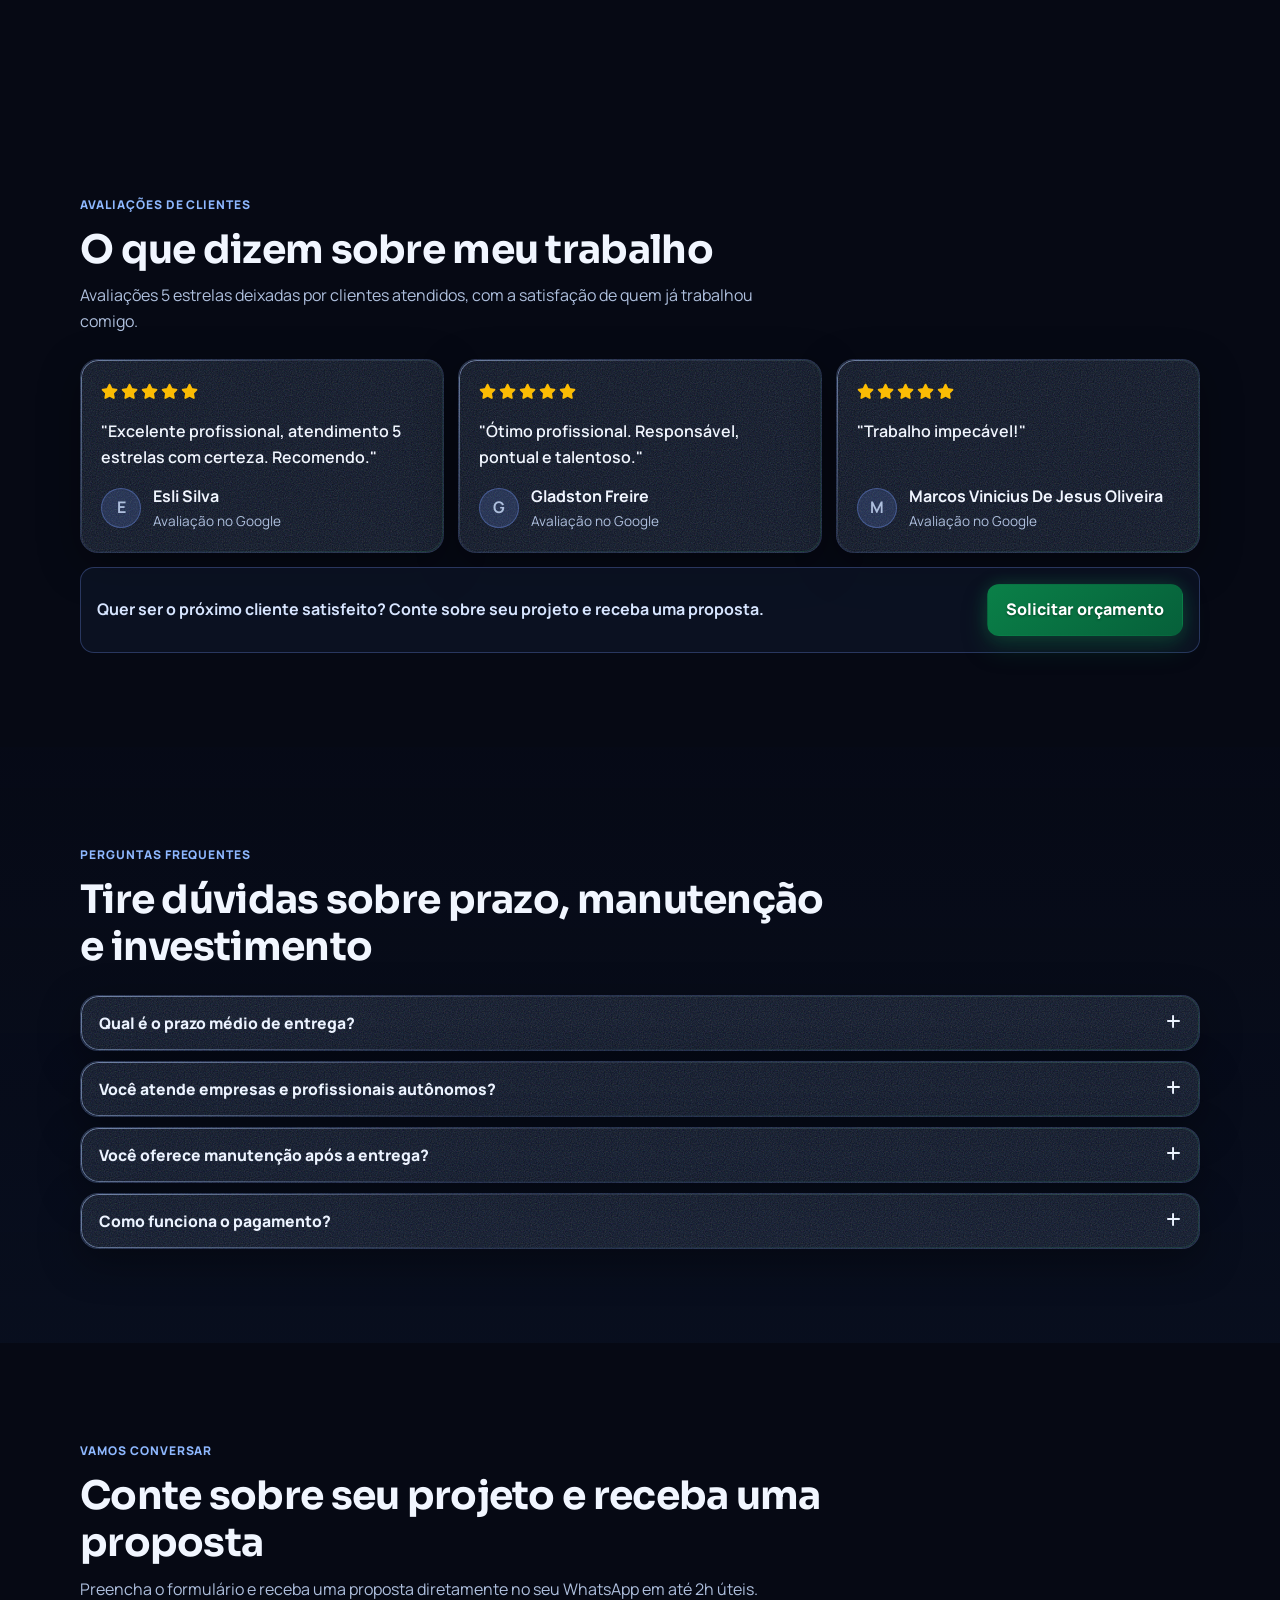
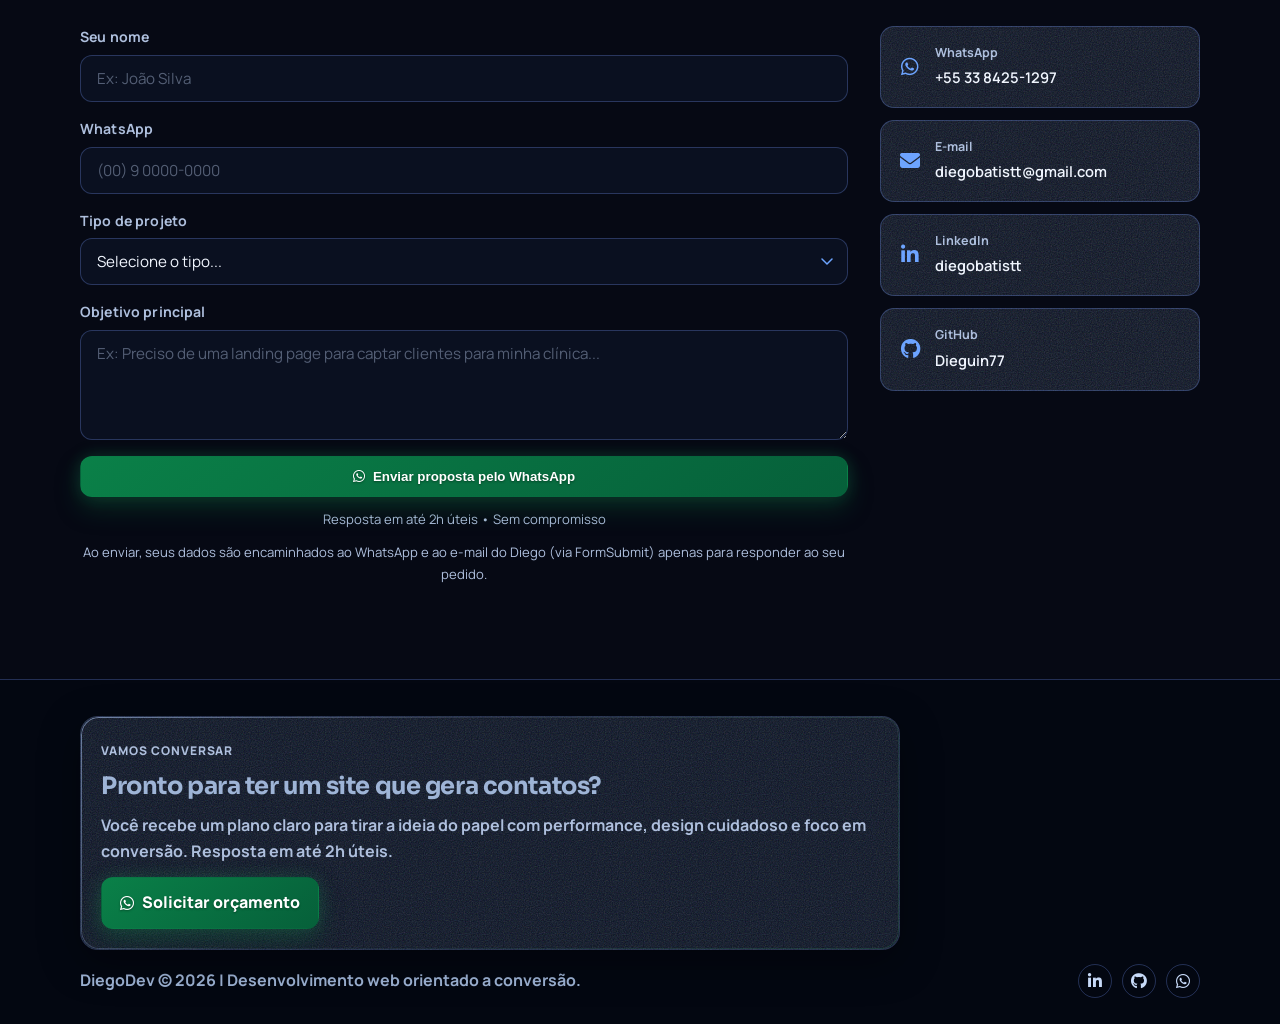
==== commit 7bf1b80d: "chore: volta a usar o domínio diegodev.dev.br O domínio foi renovado em 26/11/2026. Desfaz a troca t" ====
--- a/contato.html
+++ b/contato.html
@@ -7,7 +7,7 @@
     <meta name="robots" content="noindex, follow">
     <title>Contato | DiegoDev</title>
     <meta name="description" content="Entre em contato com DiegoDev para solicitar um orçamento de criação de site ou landing page.">
-    <link rel="canonical" href="https://dieguin77.github.io/site-diego-dev/">
+    <link rel="canonical" href="https://diegodev.dev.br/">
     <link rel="icon" type="image/png" href="imagem/favycon.png">
     <style>
         body { font-family: sans-serif; display: flex; align-items: center; justify-content: center; min-height: 100vh; margin: 0; background: #060914; color: #fff; }
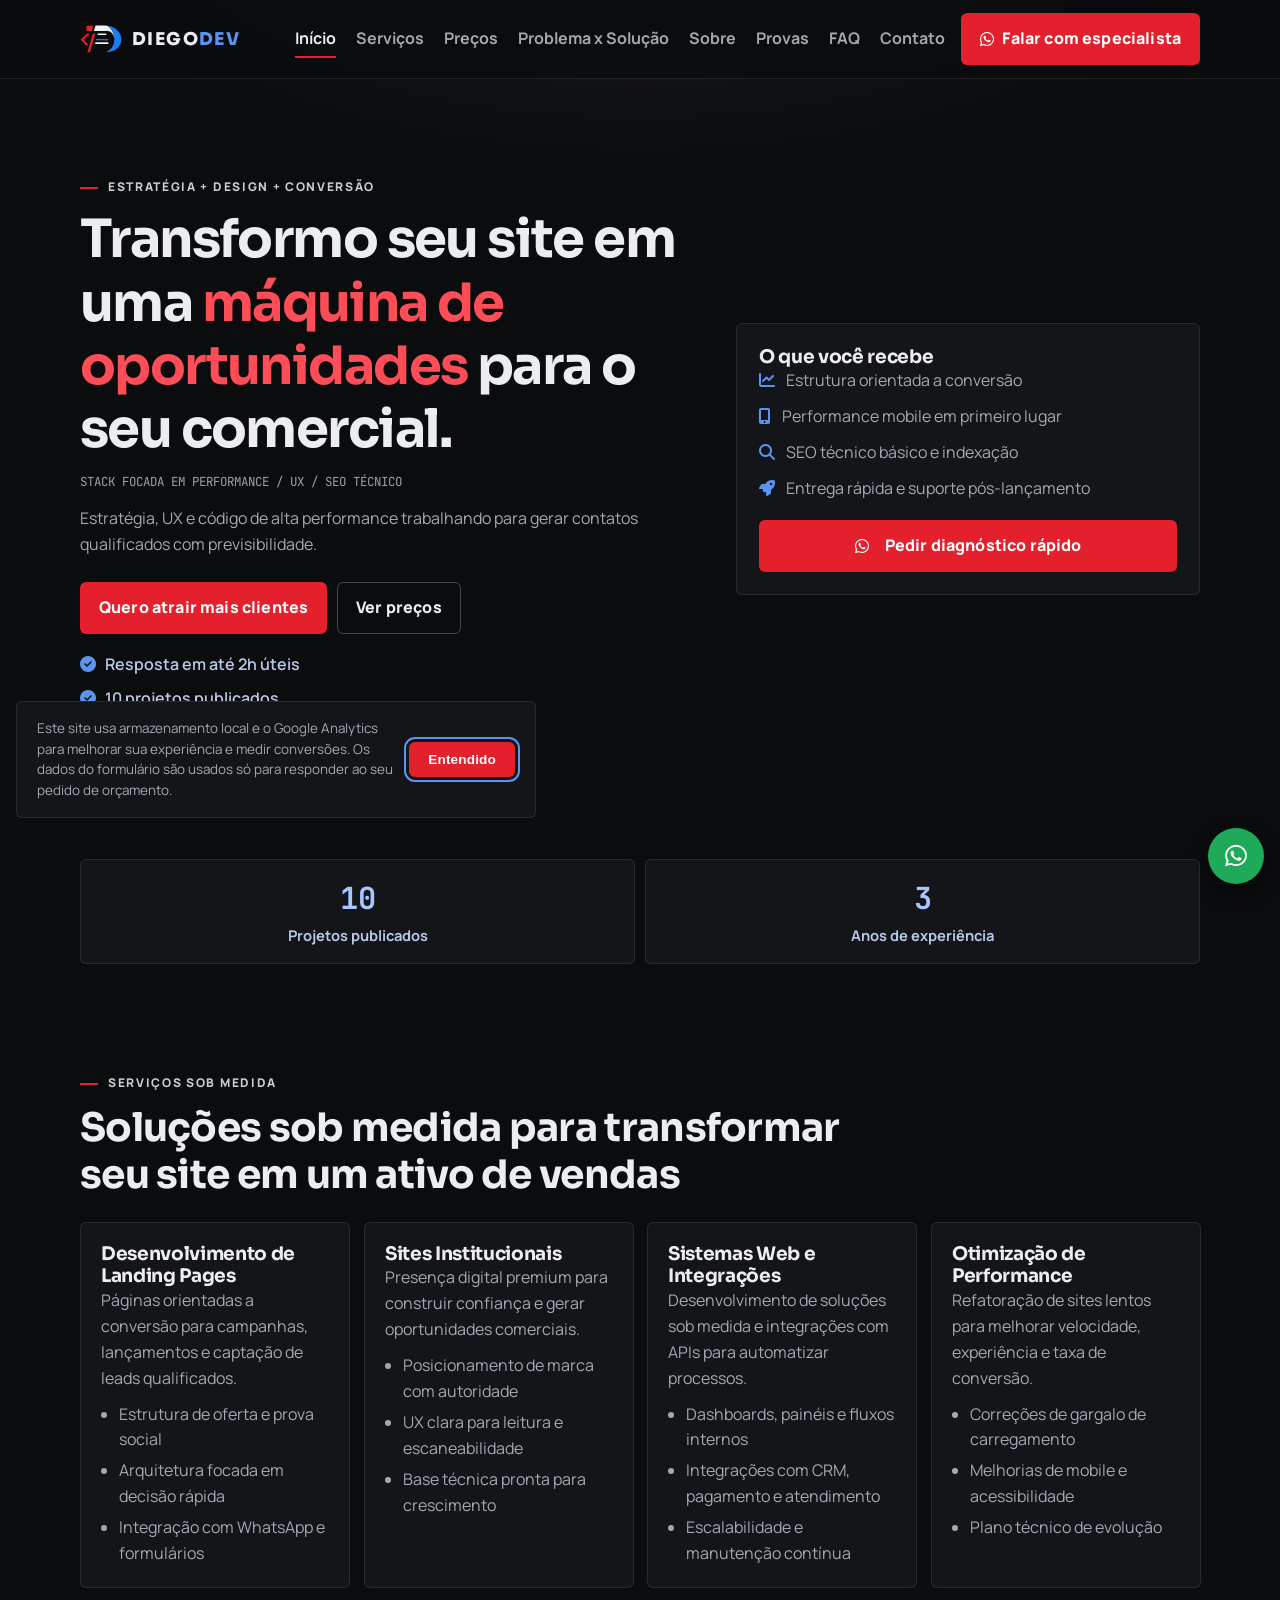
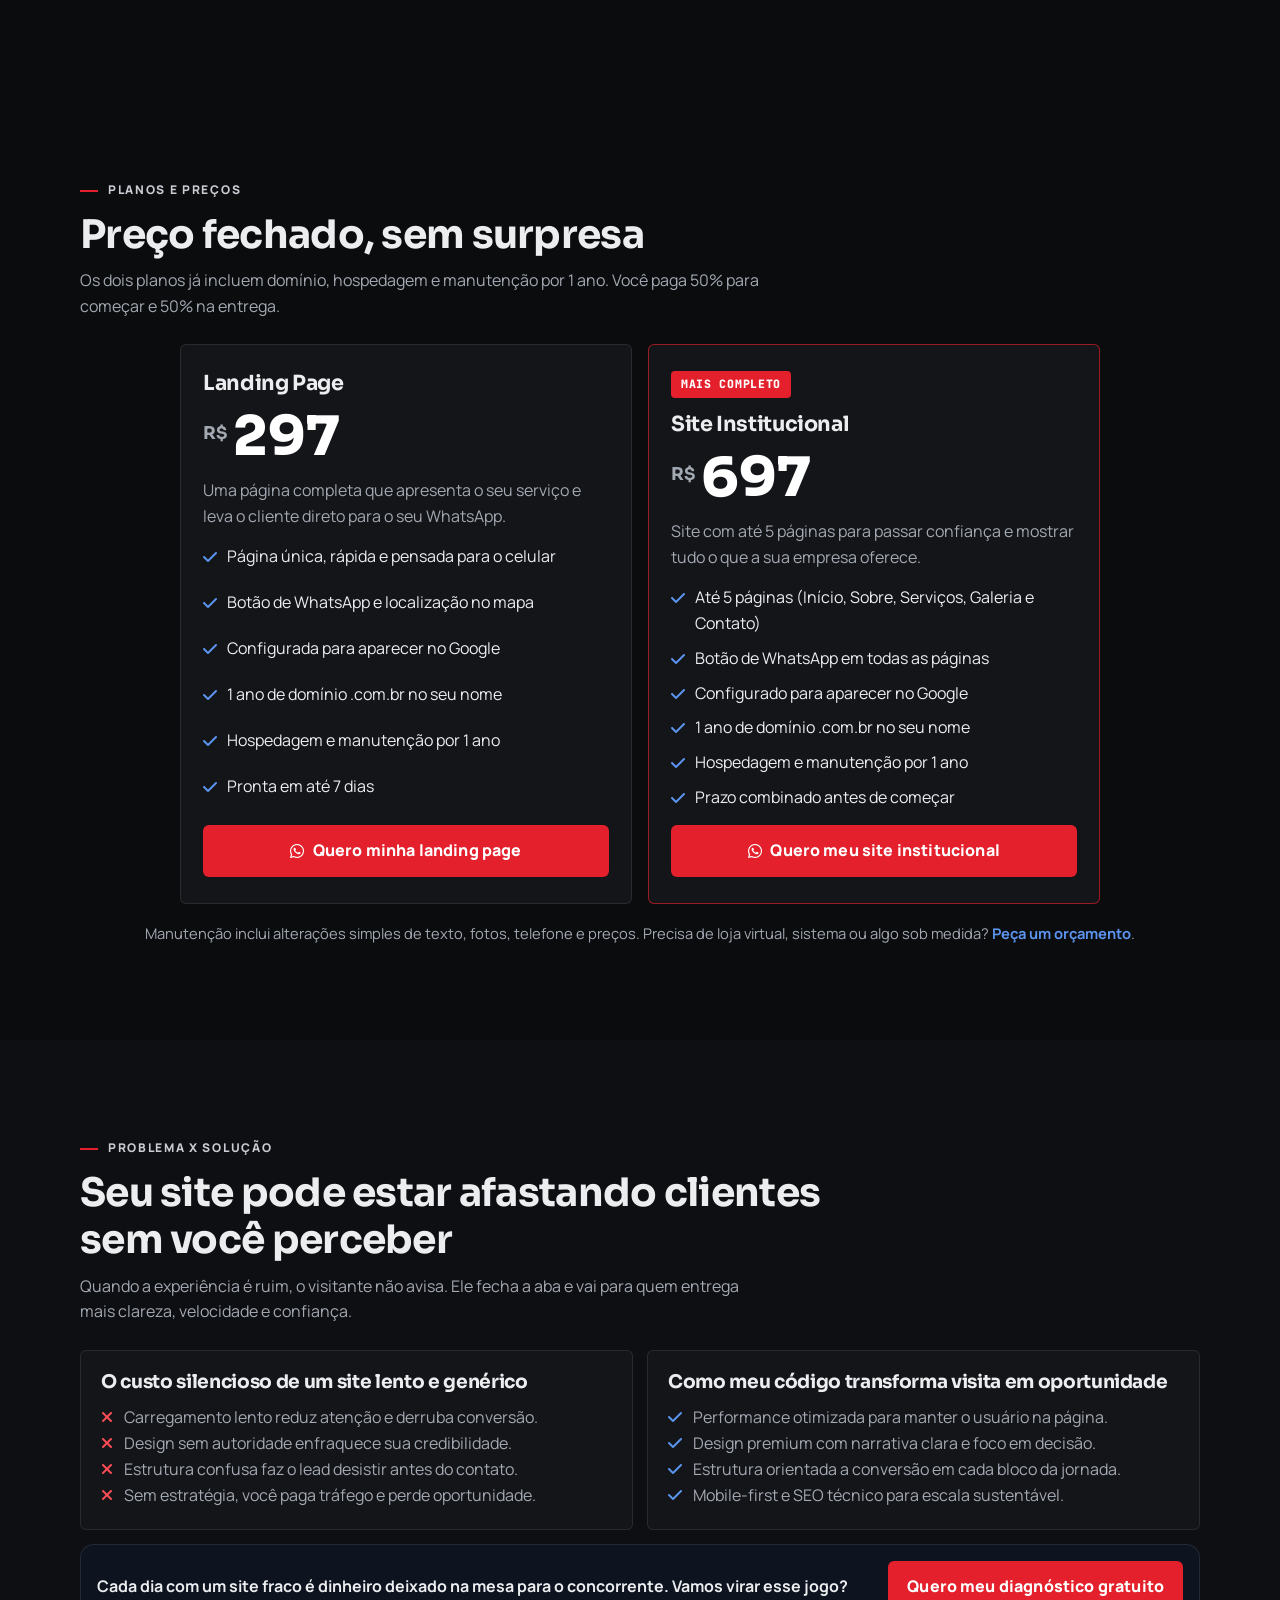
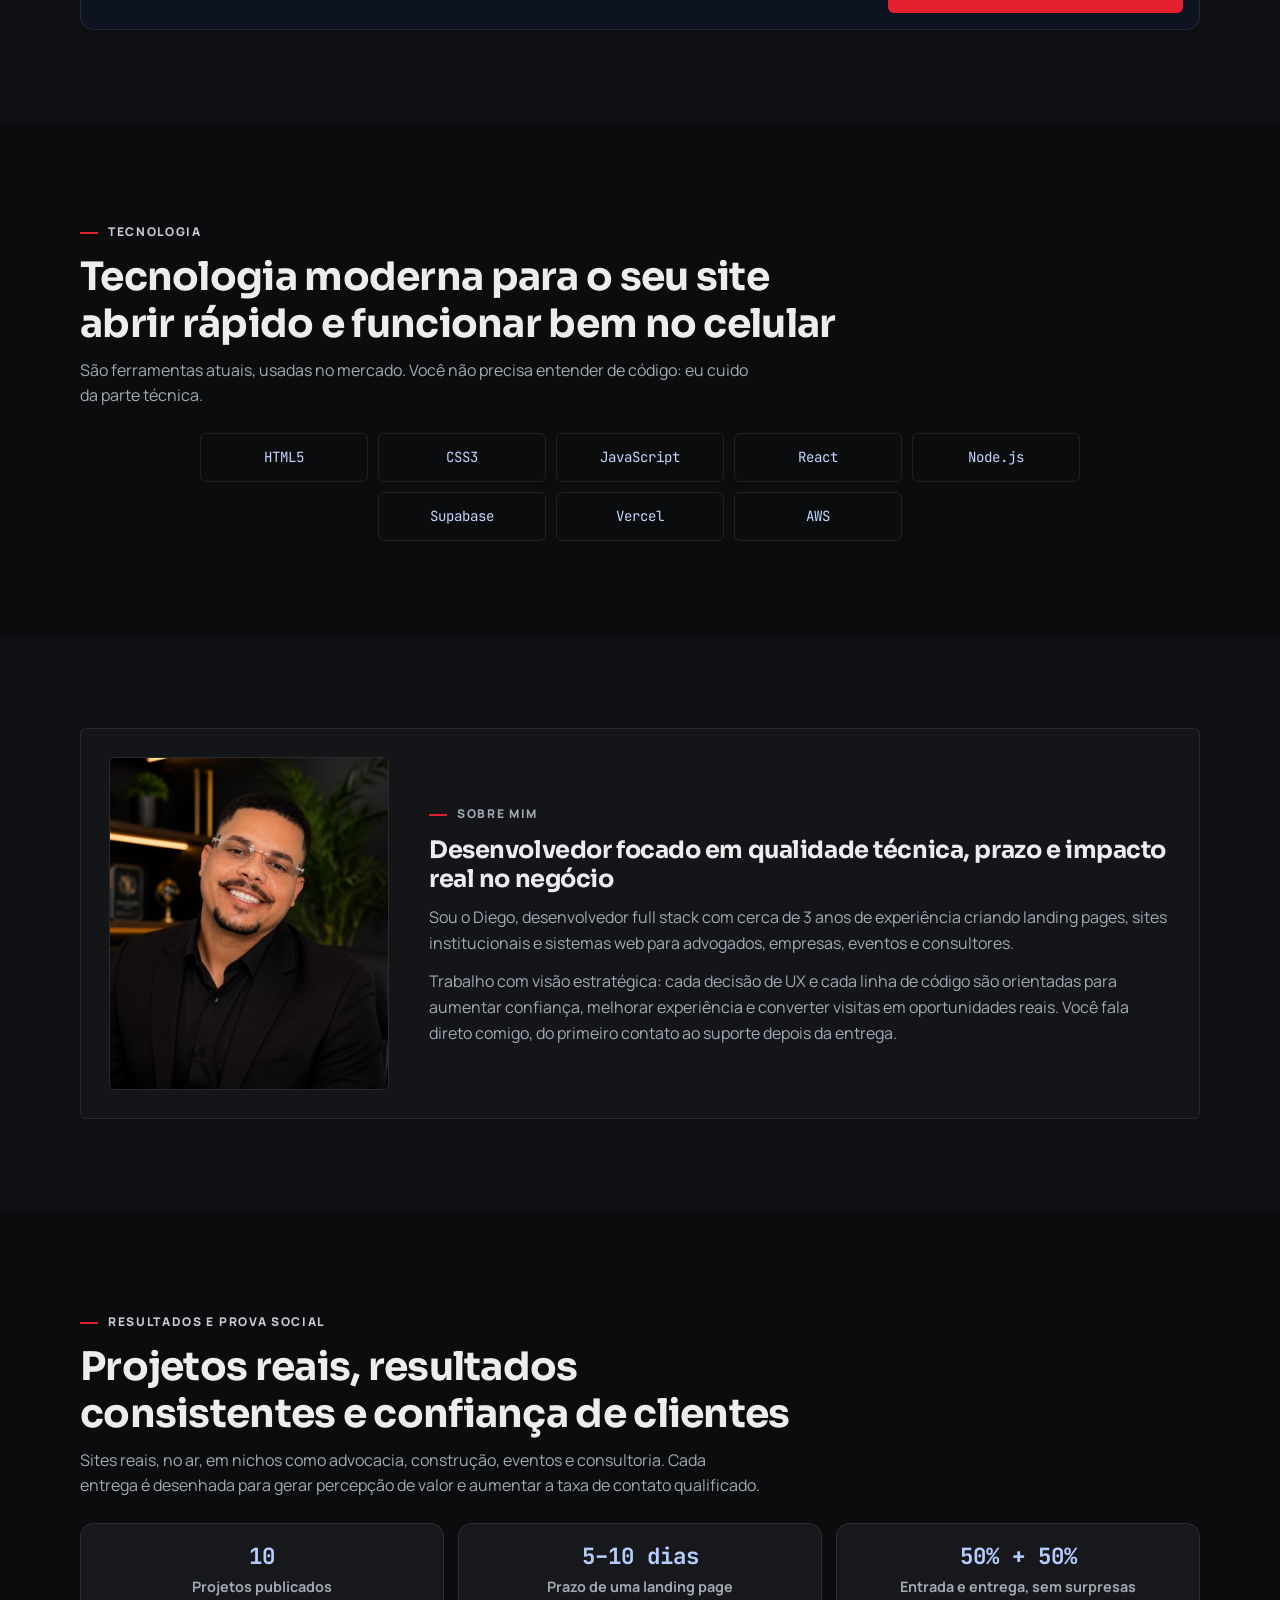
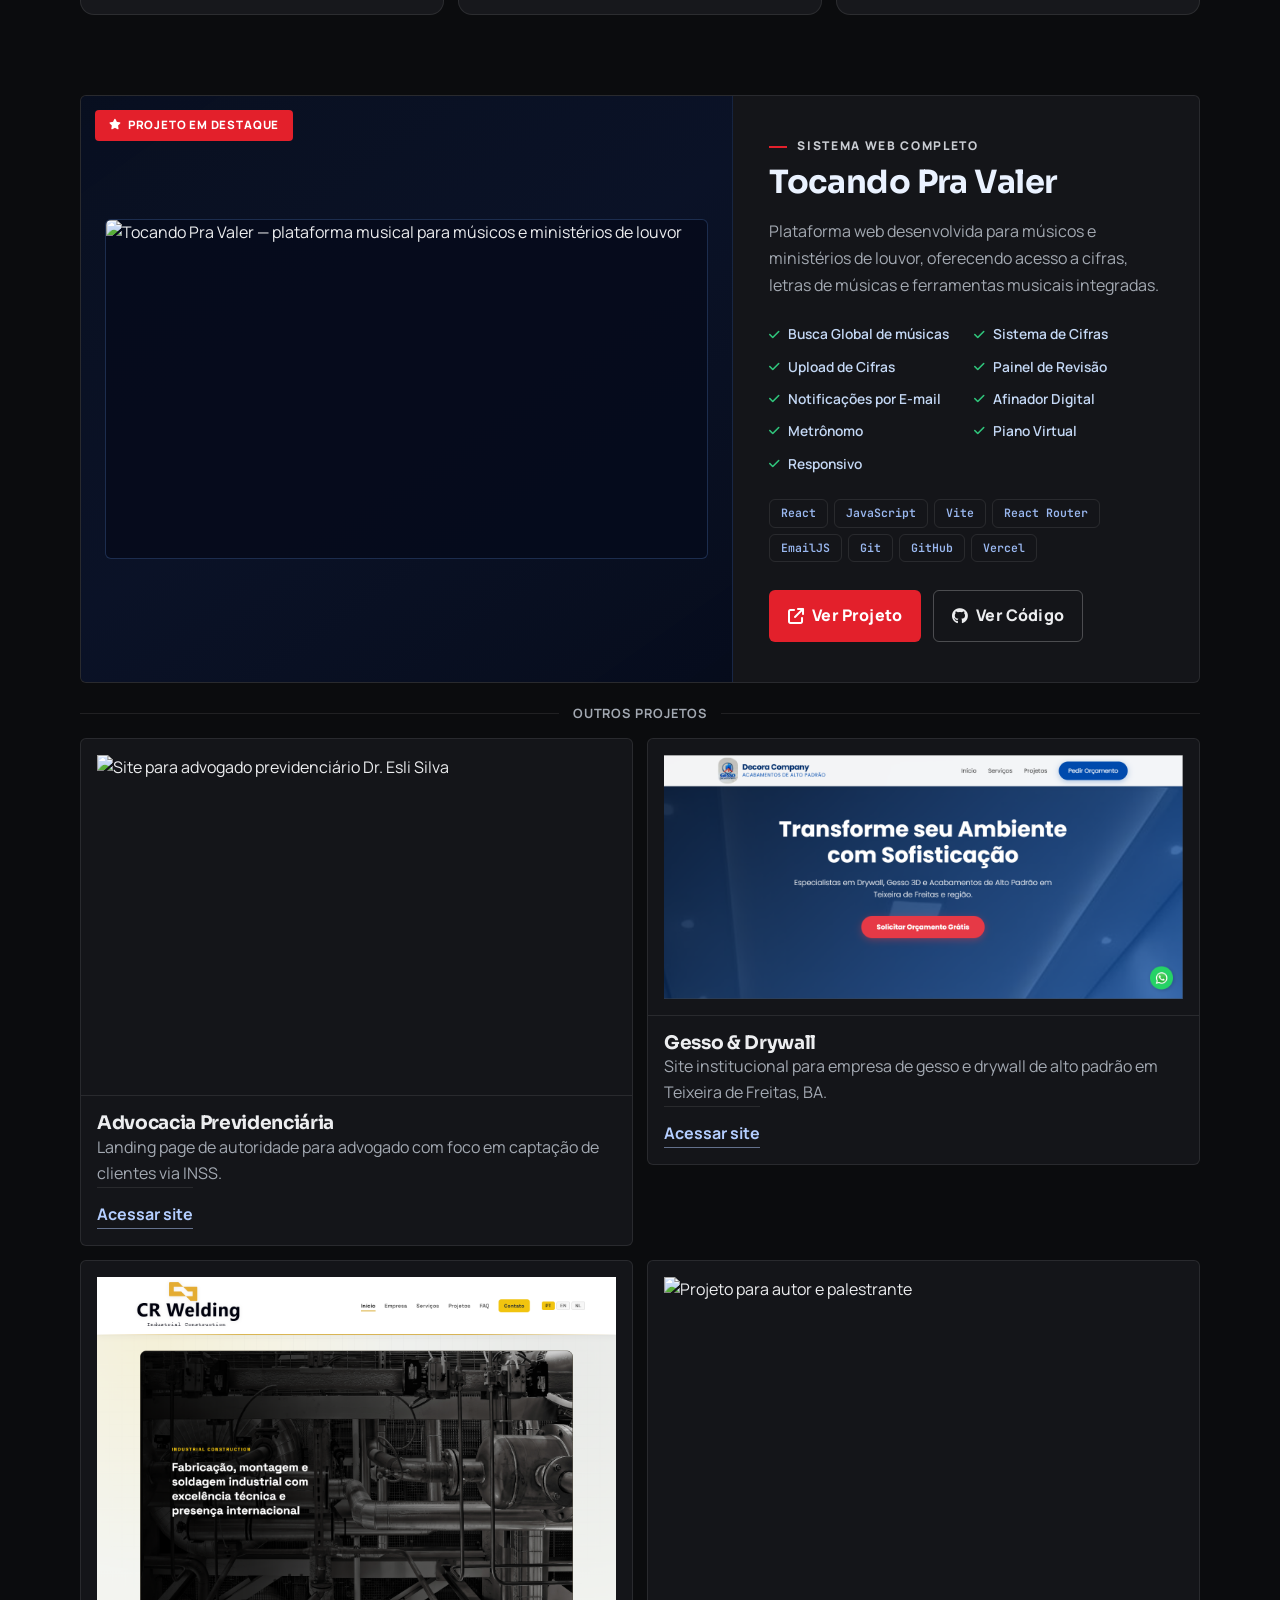
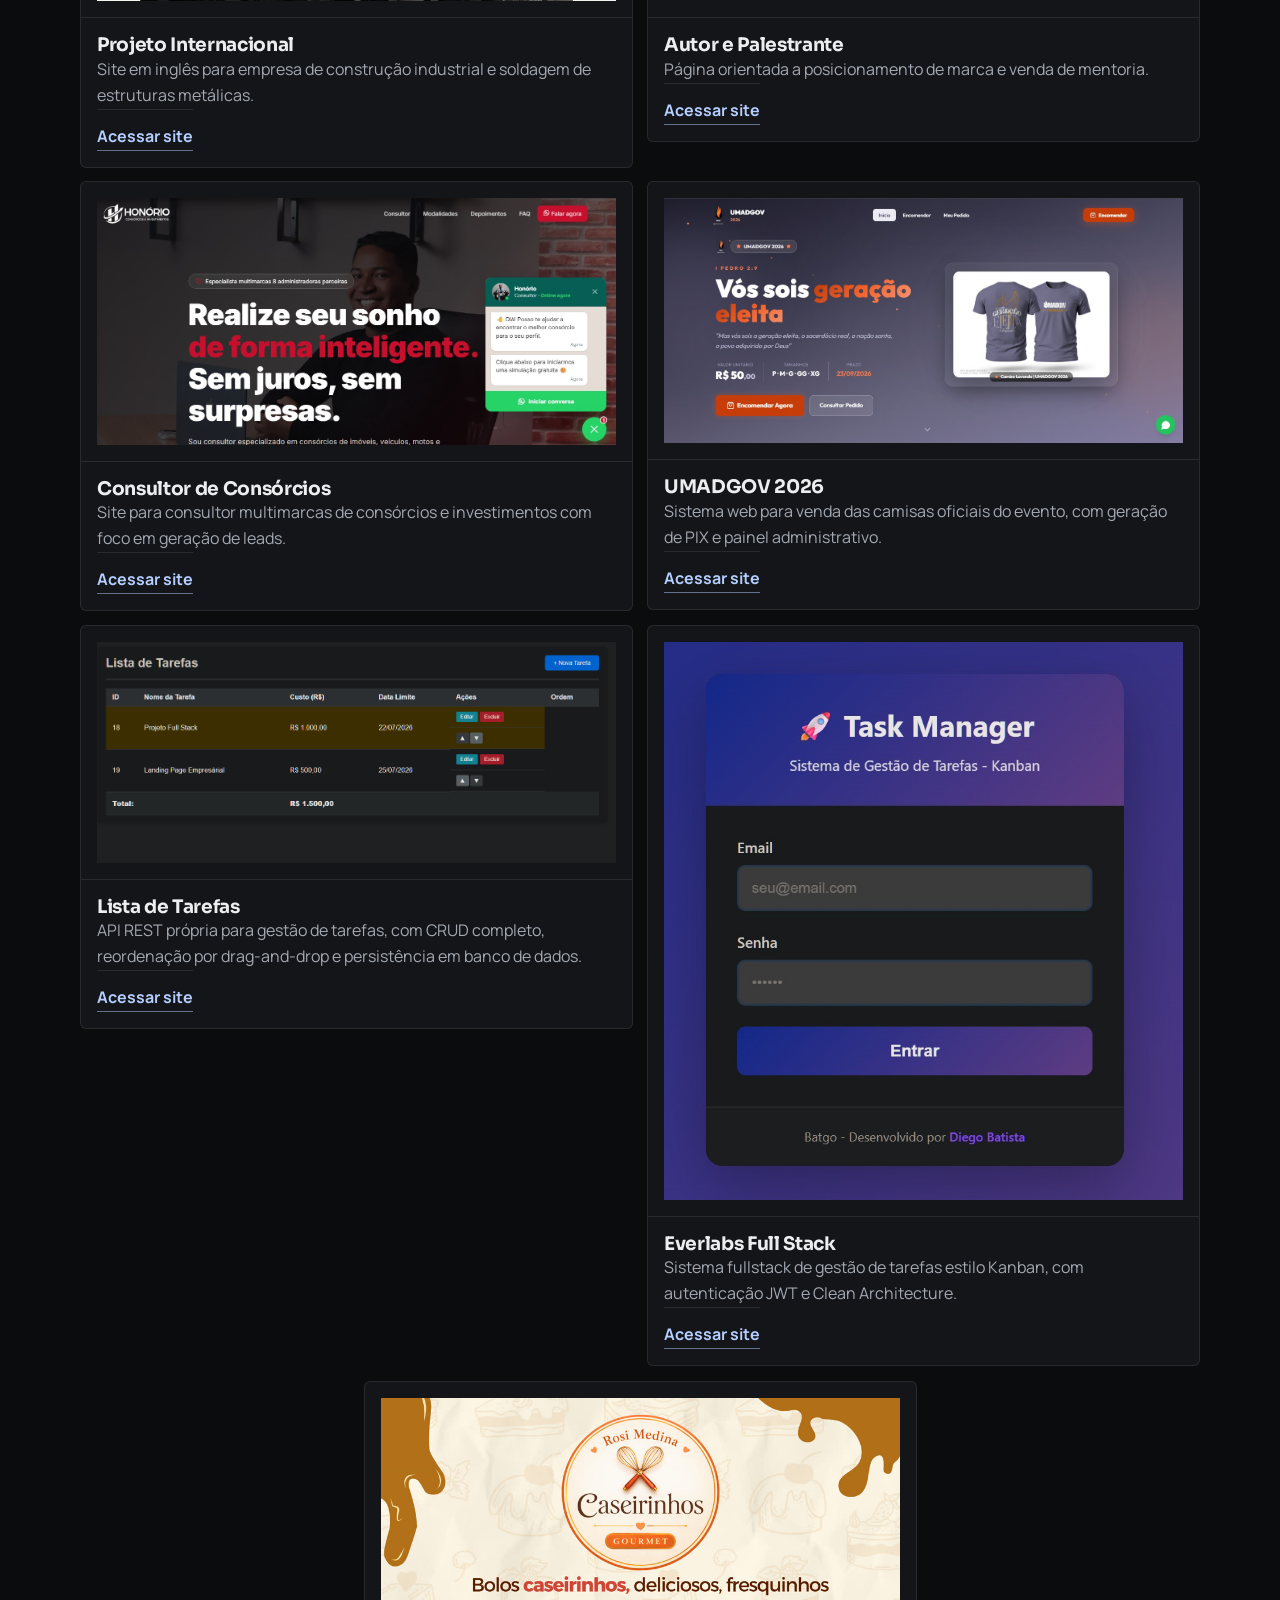
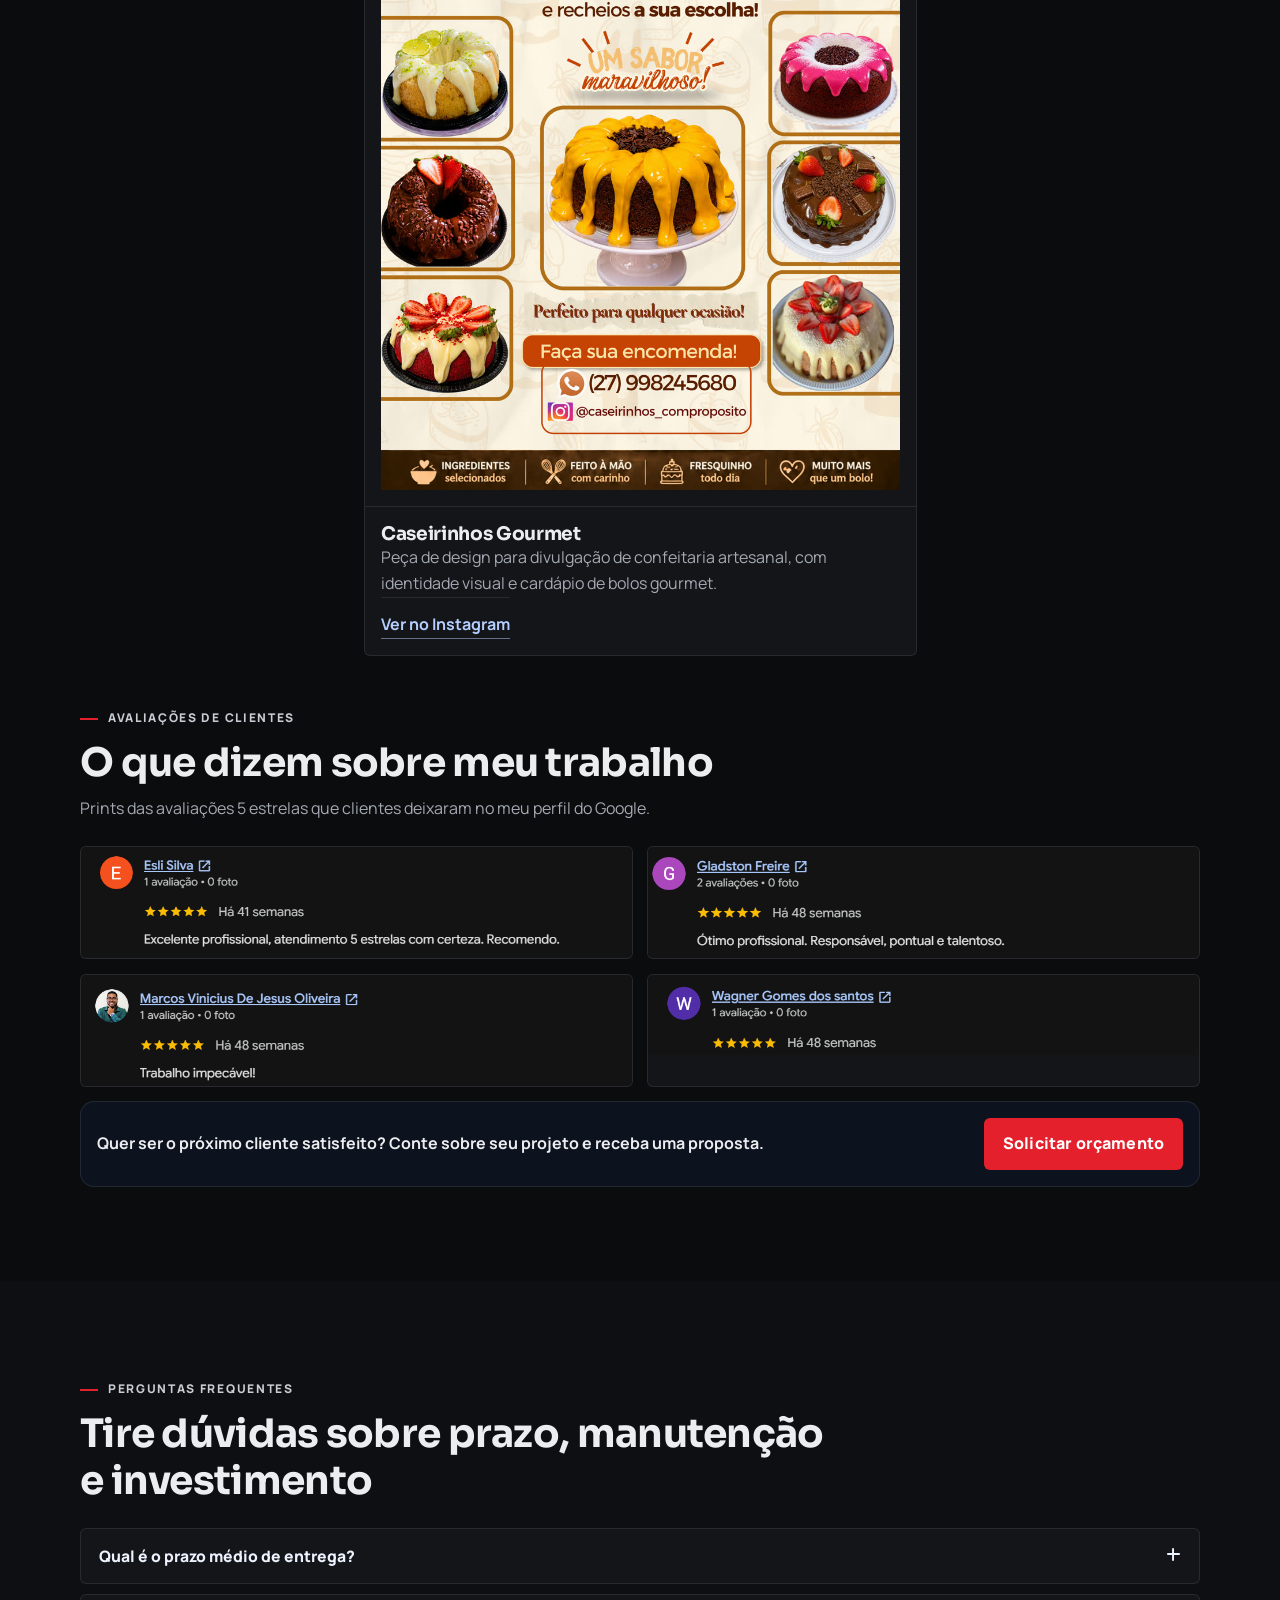
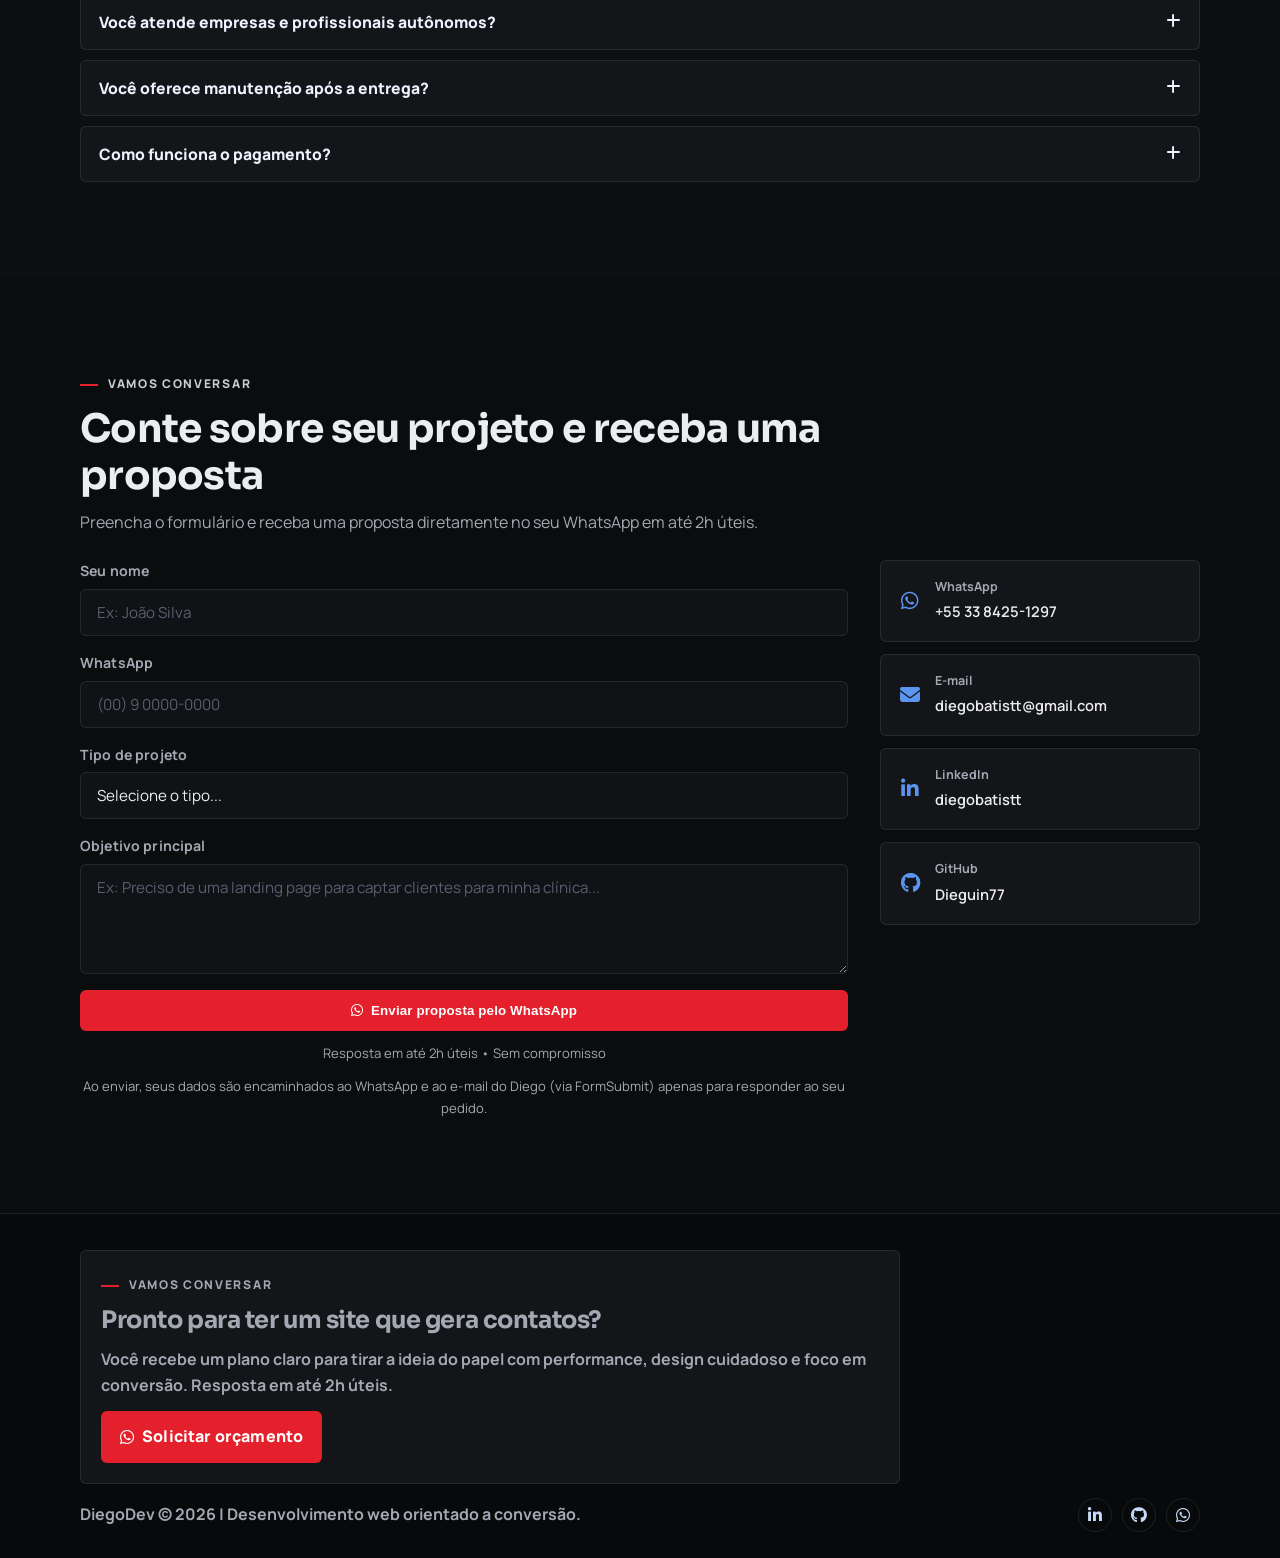
==== commit 8b99d24f: "feat: visual noite, logo no topo e foto no Sobre mim - Novo tema-noite.css (carregado depois do styl" ====
--- a/contato.html
+++ b/contato.html
@@ -8,11 +8,12 @@
     <title>Contato | DiegoDev</title>
     <meta name="description" content="Entre em contato com DiegoDev para solicitar um orçamento de criação de site ou landing page.">
     <link rel="canonical" href="https://diegodev.dev.br/">
-    <link rel="icon" type="image/png" href="imagem/favycon.png">
+    <link rel="icon" type="image/svg+xml" href="imagem/logo-diegodev.svg">
+    <link rel="icon" type="image/png" sizes="32x32" href="imagem/favicon-32.png">
     <style>
-        body { font-family: sans-serif; display: flex; align-items: center; justify-content: center; min-height: 100vh; margin: 0; background: #060914; color: #fff; }
+        body { font-family: sans-serif; display: flex; align-items: center; justify-content: center; min-height: 100vh; margin: 0; background: #0b0c0e; color: #fff; }
         p { opacity: 0.6; }
-        a { color: #7c6fff; }
+        a { color: #5c95f0; }
     </style>
 </head>
 <body>
